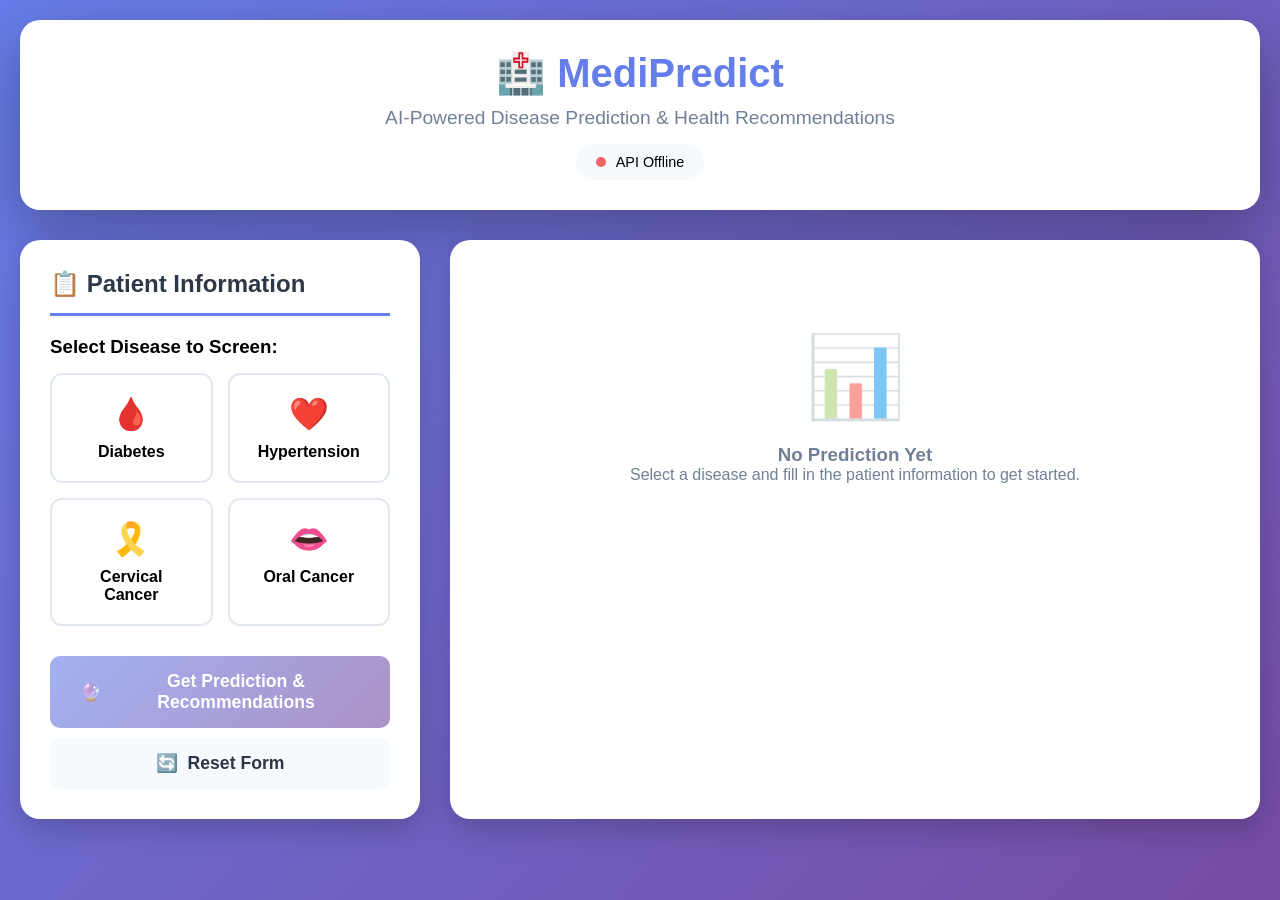
==== website/index.html @ 04dd5582 "Added Frontend Site" ====
<!DOCTYPE html>
<html lang="en">

<head>
    <meta charset="UTF-8">
    <meta name="viewport" content="width=device-width, initial-scale=1.0">
    <title>Sistem Predisksi Penyakit Degeneratif</title>
    <style>
        * {
            margin: 0;
            padding: 0;
            box-sizing: border-box;
        }

        :root {
            --primary: #667eea;
            --primary-dark: #5568d3;
            --secondary: #764ba2;
            --success: #48bb78;
            --warning: #ed8936;
            --danger: #f56565;
            --info: #4299e1;
            --light: #f7fafc;
            --dark: #2d3748;
            --gray: #718096;
        }

        body {
            font-family: 'Segoe UI', Tahoma, Geneva, Verdana, sans-serif;
            background: linear-gradient(135deg, #667eea 0%, #764ba2 100%);
            min-height: 100vh;
            padding: 20px;
        }

        .container {
            max-width: 1400px;
            margin: 0 auto;
        }

        /* Header */
        .header {
            background: white;
            padding: 30px;
            border-radius: 20px;
            box-shadow: 0 20px 60px rgba(0, 0, 0, 0.3);
            margin-bottom: 30px;
            text-align: center;
        }

        .header h1 {
            color: var(--primary);
            font-size: 2.5em;
            margin-bottom: 10px;
        }

        .header .subtitle {
            color: var(--gray);
            font-size: 1.2em;
        }

        .header .api-status {
            display: inline-flex;
            align-items: center;
            gap: 10px;
            margin-top: 15px;
            padding: 10px 20px;
            background: var(--light);
            border-radius: 25px;
            font-size: 0.9em;
        }

        .status-dot {
            width: 10px;
            height: 10px;
            border-radius: 50%;
            animation: pulse 2s infinite;
        }

        .status-dot.online {
            background: var(--success);
        }

        .status-dot.offline {
            background: var(--danger);
        }

        @keyframes pulse {

            0%,
            100% {
                opacity: 1;
            }

            50% {
                opacity: 0.5;
            }
        }

        /* Main Layout */
        .main-content {
            display: grid;
            grid-template-columns: 400px 1fr;
            gap: 30px;
            margin-bottom: 30px;
        }

        /* Left Panel - Input */
        .input-panel {
            background: white;
            border-radius: 20px;
            padding: 30px;
            box-shadow: 0 10px 30px rgba(0, 0, 0, 0.2);
            max-height: calc(100vh - 200px);
            overflow-y: auto;
        }

        .panel-title {
            font-size: 1.5em;
            color: var(--dark);
            margin-bottom: 20px;
            padding-bottom: 15px;
            border-bottom: 3px solid var(--primary);
        }

        .disease-selector {
            margin-bottom: 30px;
        }

        .disease-cards {
            display: grid;
            grid-template-columns: 1fr 1fr;
            gap: 15px;
            margin-top: 15px;
        }

        .disease-card {
            padding: 20px;
            border: 2px solid #e2e8f0;
            border-radius: 12px;
            cursor: pointer;
            transition: all 0.3s;
            text-align: center;
        }

        .disease-card:hover {
            border-color: var(--primary);
            transform: translateY(-3px);
            box-shadow: 0 5px 15px rgba(102, 126, 234, 0.3);
        }

        .disease-card.selected {
            border-color: var(--primary);
            background: linear-gradient(135deg, #667eea 0%, #764ba2 100%);
            color: white;
        }

        .disease-icon {
            font-size: 2em;
            margin-bottom: 10px;
        }

        .disease-name {
            font-weight: bold;
            font-size: 1em;
        }

        .form-section {
            margin-bottom: 25px;
        }

        .form-section h3 {
            color: var(--dark);
            font-size: 1.1em;
            margin-bottom: 15px;
            display: flex;
            align-items: center;
            gap: 10px;
        }

        .form-group {
            margin-bottom: 15px;
        }

        .form-group label {
            display: block;
            margin-bottom: 8px;
            color: var(--dark);
            font-weight: 500;
            font-size: 0.95em;
        }

        .form-group input,
        .form-group select {
            width: 100%;
            padding: 12px;
            border: 2px solid #e2e8f0;
            border-radius: 8px;
            font-size: 1em;
            transition: border-color 0.3s;
        }

        .form-group input:focus,
        .form-group select:focus {
            outline: none;
            border-color: var(--primary);
        }

        .form-group input[type="range"] {
            padding: 0;
        }

        .range-value {
            display: inline-block;
            margin-left: 10px;
            font-weight: bold;
            color: var(--primary);
        }

        .checkbox-group {
            display: flex;
            align-items: center;
            gap: 10px;
        }

        .checkbox-group input[type="checkbox"] {
            width: 20px;
            height: 20px;
            cursor: pointer;
        }

        .btn {
            padding: 15px 30px;
            border: none;
            border-radius: 10px;
            font-size: 1.1em;
            font-weight: bold;
            cursor: pointer;
            transition: all 0.3s;
            width: 100%;
            display: flex;
            align-items: center;
            justify-content: center;
            gap: 10px;
        }

        .btn-primary {
            background: linear-gradient(135deg, var(--primary) 0%, var(--secondary) 100%);
            color: white;
        }

        .btn-primary:hover {
            transform: translateY(-2px);
            box-shadow: 0 10px 20px rgba(102, 126, 234, 0.4);
        }

        .btn-primary:disabled {
            opacity: 0.6;
            cursor: not-allowed;
            transform: none;
        }

        .btn-secondary {
            background: var(--light);
            color: var(--dark);
            margin-top: 10px;
        }

        .btn-secondary:hover {
            background: #e2e8f0;
        }

        /* Right Panel - Results */
        .results-panel {
            background: white;
            border-radius: 20px;
            padding: 30px;
            box-shadow: 0 10px 30px rgba(0, 0, 0, 0.2);
            max-height: calc(100vh - 200px);
            overflow-y: auto;
        }

        .empty-state {
            text-align: center;
            padding: 60px 20px;
            color: var(--gray);
        }

        .empty-state-icon {
            font-size: 5em;
            margin-bottom: 20px;
            opacity: 0.5;
        }

        .loading {
            text-align: center;
            padding: 60px 20px;
        }

        .spinner {
            width: 60px;
            height: 60px;
            border: 5px solid #e2e8f0;
            border-top-color: var(--primary);
            border-radius: 50%;
            animation: spin 1s linear infinite;
            margin: 0 auto 20px;
        }

        @keyframes spin {
            to {
                transform: rotate(360deg);
            }
        }

        /* Prediction Results */
        .prediction-header {
            background: linear-gradient(135deg, var(--primary) 0%, var(--secondary) 100%);
            color: white;
            padding: 25px;
            border-radius: 15px;
            margin-bottom: 25px;
        }

        .prediction-title {
            font-size: 1.3em;
            margin-bottom: 15px;
        }

        .prediction-result {
            display: flex;
            align-items: center;
            justify-content: space-between;
            margin-bottom: 10px;
        }

        .prediction-label {
            font-size: 2em;
            font-weight: bold;
        }

        .confidence-badge {
            padding: 8px 20px;
            border-radius: 20px;
            font-weight: bold;
            font-size: 1.1em;
        }

        .confidence-high {
            background: rgba(255, 255, 255, 0.3);
        }

        .risk-level {
            display: inline-block;
            padding: 5px 15px;
            border-radius: 15px;
            font-size: 0.9em;
            font-weight: bold;
            margin-top: 10px;
        }

        .risk-critical {
            background: #f56565;
            color: white;
        }

        .risk-high {
            background: #ed8936;
            color: white;
        }

        .risk-moderate {
            background: #ecc94b;
            color: white;
        }

        .risk-low {
            background: #48bb78;
            color: white;
        }

        .risk-minimal {
            background: #4299e1;
            color: white;
        }

        .probabilities {
            display: grid;
            grid-template-columns: repeat(auto-fit, minmax(120px, 1fr));
            gap: 15px;
            margin-top: 20px;
        }

        .prob-card {
            background: rgba(255, 255, 255, 0.2);
            padding: 15px;
            border-radius: 10px;
            text-align: center;
        }

        .prob-label {
            font-size: 0.9em;
            opacity: 0.9;
            margin-bottom: 5px;
        }

        .prob-value {
            font-size: 1.8em;
            font-weight: bold;
        }

        /* Recommendations */
        .recommendations-section {
            margin-top: 25px;
        }

        .rec-category {
            background: var(--light);
            border-radius: 12px;
            padding: 20px;
            margin-bottom: 20px;
            border-left: 4px solid var(--primary);
        }

        .rec-category h3 {
            color: var(--dark);
            font-size: 1.2em;
            margin-bottom: 15px;
            display: flex;
            align-items: center;
            gap: 10px;
        }

        .rec-list {
            list-style: none;
        }

        .rec-item {
            padding: 12px;
            background: white;
            border-radius: 8px;
            margin-bottom: 10px;
            display: flex;
            align-items: flex-start;
            gap: 12px;
            box-shadow: 0 2px 4px rgba(0, 0, 0, 0.05);
        }

        .rec-icon {
            font-size: 1.3em;
            flex-shrink: 0;
        }

        .rec-text {
            flex: 1;
            color: var(--dark);
            line-height: 1.5;
        }

        .rec-goal {
            background: white;
            border-radius: 10px;
            padding: 15px;
            margin-bottom: 15px;
            border-left: 4px solid var(--success);
        }

        .rec-goal-title {
            font-weight: bold;
            color: var(--dark);
            margin-bottom: 8px;
        }

        .rec-goal-detail {
            font-size: 0.9em;
            color: var(--gray);
            margin-top: 5px;
        }

        .expandable-section {
            margin-top: 10px;
        }

        .expand-btn {
            background: var(--primary);
            color: white;
            border: none;
            padding: 10px 20px;
            border-radius: 8px;
            cursor: pointer;
            font-size: 0.9em;
            transition: all 0.3s;
        }

        .expand-btn:hover {
            background: var(--primary-dark);
        }

        .expandable-content {
            max-height: 0;
            overflow: hidden;
            transition: max-height 0.3s ease;
        }

        .expandable-content.expanded {
            max-height: 2000px;
        }

        /* Alerts */
        .alert {
            padding: 15px 20px;
            border-radius: 10px;
            margin-bottom: 20px;
            display: flex;
            align-items: center;
            gap: 15px;
        }

        .alert-icon {
            font-size: 1.5em;
        }

        .alert-danger {
            background: #fff5f5;
            border-left: 4px solid var(--danger);
            color: #c53030;
        }

        .alert-warning {
            background: #fffaf0;
            border-left: 4px solid var(--warning);
            color: #c05621;
        }

        .alert-info {
            background: #ebf8ff;
            border-left: 4px solid var(--info);
            color: #2c5282;
        }

        /* Responsive */
        @media (max-width: 1024px) {
            .main-content {
                grid-template-columns: 1fr;
            }

            .input-panel,
            .results-panel {
                max-height: none;
            }
        }

        @media (max-width: 768px) {
            .header h1 {
                font-size: 1.8em;
            }

            .disease-cards {
                grid-template-columns: 1fr;
            }

            .probabilities {
                grid-template-columns: repeat(2, 1fr);
            }
        }

        /* Scrollbar */
        ::-webkit-scrollbar {
            width: 10px;
        }

        ::-webkit-scrollbar-track {
            background: #f1f1f1;
            border-radius: 10px;
        }

        ::-webkit-scrollbar-thumb {
            background: var(--primary);
            border-radius: 10px;
        }

        ::-webkit-scrollbar-thumb:hover {
            background: var(--primary-dark);
        }
    </style>
</head>

<body>
    <div class="container">
        <!-- Header -->
        <div class="header">
            <h1>🏥 MediPredict</h1>
            <p class="subtitle">AI-Powered Disease Prediction & Health Recommendations</p>
            <div class="api-status">
                <div class="status-dot online" id="statusDot"></div>
                <span id="statusText">Checking API...</span>
            </div>
        </div>

        <!-- Main Content -->
        <div class="main-content">
            <!-- Left Panel - Input Form -->
            <div class="input-panel">
                <h2 class="panel-title">📋 Patient Information</h2>

                <!-- Disease Selection -->
                <div class="disease-selector">
                    <h3>Select Disease to Screen:</h3>
                    <div class="disease-cards">
                        <div class="disease-card" data-disease="diabetes">
                            <div class="disease-icon">🩸</div>
                            <div class="disease-name">Diabetes</div>
                        </div>
                        <div class="disease-card" data-disease="hypertension">
                            <div class="disease-icon">❤️</div>
                            <div class="disease-name">Hypertension</div>
                        </div>
                        <div class="disease-card" data-disease="cervical_cancer">
                            <div class="disease-icon">🎗️</div>
                            <div class="disease-name">Cervical Cancer</div>
                        </div>
                        <div class="disease-card" data-disease="oral_cancer">
                            <div class="disease-icon">👄</div>
                            <div class="disease-name">Oral Cancer</div>
                        </div>
                    </div>
                </div>

                <!-- Dynamic Form -->
                <div id="patientForm"></div>

                <!-- Action Buttons -->
                <button class="btn btn-primary" id="predictBtn" disabled>
                    <span>🔮</span>
                    <span>Get Prediction & Recommendations</span>
                </button>
                <button class="btn btn-secondary" id="resetBtn">
                    <span>🔄</span>
                    <span>Reset Form</span>
                </button>
            </div>

            <!-- Right Panel - Results -->
            <div class="results-panel">
                <div id="resultsContent">
                    <div class="empty-state">
                        <div class="empty-state-icon">📊</div>
                        <h3>No Prediction Yet</h3>
                        <p>Select a disease and fill in the patient information to get started.</p>
                    </div>
                </div>
            </div>
        </div>
    </div>

    <script>
        // Configuration
        const API_BASE_URL = 'http://192.168.18.8:5000';

        let selectedDisease = null;
        let diseaseFeatures = {};

        // Disease form configurations
        const diseaseConfigs = {
            diabetes: {
                name: 'Diabetes',
                icon: '🩸',
                fields: [
                    { name: 'Age', type: 'number', min: 1, max: 120, default: 50, category: 'Demographics' },
                    { name: 'Sex', type: 'select', options: [{ v: 0, l: 'Female' }, { v: 1, l: 'Male' }], category: 'Demographics' },
                    { name: 'BMI', type: 'number', min: 10, max: 60, step: 0.1, default: 25, category: 'Physical' },
                    { name: 'HighBP', type: 'checkbox', label: 'High Blood Pressure', category: 'Medical History' },
                    { name: 'HighChol', type: 'checkbox', label: 'High Cholesterol', category: 'Medical History' },
                    { name: 'CholCheck', type: 'checkbox', label: 'Cholesterol Check in 5 years', category: 'Medical History' },
                    { name: 'Smoker', type: 'checkbox', label: 'Smoker', category: 'Lifestyle' },
                    { name: 'Stroke', type: 'checkbox', label: 'History of Stroke', category: 'Medical History' },
                    { name: 'HeartDiseaseorAttack', type: 'checkbox', label: 'Heart Disease or Attack', category: 'Medical History' },
                    { name: 'PhysActivity', type: 'checkbox', label: 'Physical Activity (past 30 days)', category: 'Lifestyle' },
                    { name: 'Fruits', type: 'checkbox', label: 'Consume Fruits Daily', category: 'Lifestyle' },
                    { name: 'Veggies', type: 'checkbox', label: 'Consume Vegetables Daily', category: 'Lifestyle' },
                    { name: 'HvyAlcoholConsump', type: 'checkbox', label: 'Heavy Alcohol Consumption', category: 'Lifestyle' },
                    { name: 'AnyHealthcare', type: 'checkbox', label: 'Has Healthcare Coverage', category: 'Healthcare' },
                    { name: 'NoDocbcCost', type: 'checkbox', label: 'Could not see doctor due to cost', category: 'Healthcare' },
                    { name: 'GenHlth', type: 'range', min: 1, max: 5, default: 3, label: 'General Health (1=Excellent, 5=Poor)', category: 'Health Status' },
                    { name: 'MentHlth', type: 'range', min: 0, max: 30, default: 0, label: 'Mental Health (days not good in past 30)', category: 'Health Status' },
                    { name: 'PhysHlth', type: 'range', min: 0, max: 30, default: 0, label: 'Physical Health (days not good in past 30)', category: 'Health Status' },
                    { name: 'DiffWalk', type: 'checkbox', label: 'Difficulty Walking', category: 'Physical' },
                    { name: 'Education', type: 'range', min: 1, max: 6, default: 4, label: 'Education Level (1-6)', category: 'Demographics' },
                    { name: 'Income', type: 'range', min: 1, max: 8, default: 5, label: 'Income Level (1-8)', category: 'Demographics' }
                ]
            },
            hypertension: {
                name: 'Hypertension',
                icon: '❤️',
                fields: [
                    { name: 'age', type: 'number', min: 1, max: 120, default: 50, category: 'Demographics' },
                    { name: 'sex', type: 'select', options: [{ v: 0, l: 'Female' }, { v: 1, l: 'Male' }], category: 'Demographics' },
                    { name: 'cp', type: 'range', min: 0, max: 3, default: 0, label: 'Chest Pain Type (0-3)', category: 'Symptoms' },
                    { name: 'trestbps', type: 'number', min: 80, max: 200, default: 120, label: 'Resting Blood Pressure (mmHg)', category: 'Vitals' },
                    { name: 'chol', type: 'number', min: 100, max: 400, default: 200, label: 'Serum Cholesterol (mg/dl)', category: 'Lab Values' },
                    { name: 'fbs', type: 'checkbox', label: 'Fasting Blood Sugar > 120 mg/dl', category: 'Lab Values' },
                    { name: 'restecg', type: 'range', min: 0, max: 2, default: 0, label: 'Resting ECG Results (0-2)', category: 'Tests' },
                    { name: 'thalach', type: 'number', min: 60, max: 220, default: 150, label: 'Max Heart Rate Achieved', category: 'Vitals' },
                    { name: 'exang', type: 'checkbox', label: 'Exercise Induced Angina', category: 'Symptoms' },
                    { name: 'oldpeak', type: 'number', min: 0, max: 10, step: 0.1, default: 0, label: 'ST Depression', category: 'Tests' },
                    { name: 'slope', type: 'range', min: 0, max: 2, default: 1, label: 'Slope of Peak Exercise ST Segment', category: 'Tests' },
                    { name: 'ca', type: 'range', min: 0, max: 4, default: 0, label: 'Number of Major Vessels (0-4)', category: 'Tests' },
                    { name: 'thal', type: 'range', min: 0, max: 3, default: 2, label: 'Thalassemia (0-3)', category: 'Tests' }
                ]
            },
            // Simplified versions for space - you can expand these
            cervical_cancer: {
                name: 'Cervical Cancer',
                icon: '🎗️',
                fields: [
                    { name: 'Age', type: 'number', min: 1, max: 120, default: 30, category: 'Demographics' },
                    { name: 'Number of sexual partners', type: 'number', min: 0, max: 20, default: 1, category: 'Risk Factors' },
                    { name: 'First sexual intercourse', type: 'number', min: 10, max: 40, default: 18, label: 'Age at First Sexual Intercourse', category: 'Risk Factors' },
                    { name: 'Num of pregnancies', type: 'number', min: 0, max: 20, default: 0, category: 'Medical History' },
                    { name: 'Smokes', type: 'checkbox', label: 'Smoker', category: 'Lifestyle' },
                    { name: 'Hormonal Contraceptives', type: 'checkbox', label: 'Uses Hormonal Contraceptives', category: 'Medical History' },
                    { name: 'IUD', type: 'checkbox', label: 'Uses IUD', category: 'Medical History' },
                    { name: 'STDs', type: 'checkbox', label: 'History of STDs', category: 'Medical History' },
                    { name: 'STDs:HPV', type: 'checkbox', label: 'HPV Infection', category: 'Medical History' }
                ]
            },
            oral_cancer: {
                name: 'Oral Cancer',
                icon: '👄',
                fields: [
                    { name: 'Age', type: 'number', min: 1, max: 120, default: 50, category: 'Demographics' },
                    { name: 'Gender', type: 'select', options: [{ v: 0, l: 'Female' }, { v: 1, l: 'Male' }], category: 'Demographics' },
                    { name: 'Tobacco Use', type: 'checkbox', label: 'Tobacco Use', category: 'Lifestyle' },
                    { name: 'Alcohol Consumption', type: 'checkbox', label: 'Alcohol Consumption', category: 'Lifestyle' },
                    { name: 'HPV Infection', type: 'checkbox', label: 'HPV Infection', category: 'Risk Factors' },
                    { name: 'Betel Quid Use', type: 'checkbox', label: 'Betel Quid Use', category: 'Lifestyle' },
                    { name: 'Chronic Sun Exposure', type: 'checkbox', label: 'Chronic Sun Exposure', category: 'Risk Factors' },
                    { name: 'Poor Oral Hygiene', type: 'checkbox', label: 'Poor Oral Hygiene', category: 'Lifestyle' },
                    { name: 'Family History of Cancer', type: 'checkbox', label: 'Family History of Cancer', category: 'Medical History' },
                    { name: 'Oral Lesions', type: 'checkbox', label: 'Oral Lesions Present', category: 'Symptoms' },
                    { name: 'Unexplained Bleeding', type: 'checkbox', label: 'Unexplained Bleeding', category: 'Symptoms' },
                    { name: 'Difficulty Swallowing', type: 'checkbox', label: 'Difficulty Swallowing', category: 'Symptoms' },
                    { name: 'White or Red Patches in Mouth', type: 'checkbox', label: 'White or Red Patches', category: 'Symptoms' }
                ]
            }
        };

        // Initialize
        document.addEventListener('DOMContentLoaded', () => {
            checkAPIStatus();
            setupEventListeners();
        });

        // Check API Status
        async function checkAPIStatus() {
            try {
                const response = await fetch(`${API_BASE_URL}/health`);
                const data = await response.json();

                document.getElementById('statusDot').className = 'status-dot online';
                document.getElementById('statusText').textContent = `API Online - ${data.models_loaded} models loaded`;
            } catch (error) {
                document.getElementById('statusDot').className = 'status-dot offline';
                document.getElementById('statusText').textContent = 'API Offline';
                console.error('API Error:', error);
            }
        }

        // Setup Event Listeners
        function setupEventListeners() {
            // Disease card selection
            document.querySelectorAll('.disease-card').forEach(card => {
                card.addEventListener('click', () => selectDisease(card.dataset.disease));
            });

            // Buttons
            document.getElementById('predictBtn').addEventListener('click', makePrediction);
            document.getElementById('resetBtn').addEventListener('click', resetForm);
        }

        // Select Disease
        function selectDisease(disease) {
            selectedDisease = disease;

            // Update UI
            document.querySelectorAll('.disease-card').forEach(card => {
                card.classList.remove('selected');
            });
            event.target.closest('.disease-card').classList.add('selected');

            // Generate form
            generateForm(disease);

            // Enable predict button
            document.getElementById('predictBtn').disabled = false;
        }

        // Generate Form
        function generateForm(disease) {
            const config = diseaseConfigs[disease];
            const formContainer = document.getElementById('patientForm');

            // Group fields by category
            const categories = {};
            config.fields.forEach(field => {
                if (!categories[field.category]) {
                    categories[field.category] = [];
                }
                categories[field.category].push(field);
            });

            // Generate HTML
            let html = '';
            for (const [category, fields] of Object.entries(categories)) {
                html += `
                    <div class="form-section">
                        <h3><span>📝</span> ${category}</h3>
                `;

                fields.forEach(field => {
                    html += generateFieldHTML(field);
                });

                html += `</div>`;
            }

            formContainer.innerHTML = html;

            // Add range input listeners
            document.querySelectorAll('input[type="range"]').forEach(input => {
                input.addEventListener('input', (e) => {
                    const valueSpan = e.target.nextElementSibling;
                    if (valueSpan && valueSpan.classList.contains('range-value')) {
                        valueSpan.textContent = e.target.value;
                    }
                });
            });
        }

        // Generate Field HTML
        function generateFieldHTML(field) {
            const fieldName = field.name;
            const label = field.label || field.name;

            let html = '<div class="form-group">';

            if (field.type === 'checkbox') {
                html += `
                    <div class="checkbox-group">
                        <input type="checkbox" id="${fieldName}" name="${fieldName}">
                        <label for="${fieldName}">${label}</label>
                    </div>
                `;
            } else if (field.type === 'select') {
                html += `
                    <label for="${fieldName}">${label}</label>
                    <select id="${fieldName}" name="${fieldName}">
                        ${field.options.map(opt =>
                    `<option value="${opt.v}">${opt.l}</option>`
                ).join('')}
                    </select>
                `;
            } else if (field.type === 'range') {
                html += `
                    <label for="${fieldName}">${label}</label>
                    <input type="range" id="${fieldName}" name="${fieldName}" 
                           min="${field.min}" max="${field.max}" 
                           value="${field.default || field.min}" 
                           step="${field.step || 1}">
                    <span class="range-value">${field.default || field.min}</span>
                `;
            } else {
                html += `
                    <label for="${fieldName}">${label}</label>
                    <input type="${field.type}" id="${fieldName}" name="${fieldName}" 
                           ${field.min ? `min="${field.min}"` : ''}
                           ${field.max ? `max="${field.max}"` : ''}
                           ${field.step ? `step="${field.step}"` : ''}
                           value="${field.default || ''}">
                `;
            }

            html += '</div>';
            return html;
        }

        // Collect Form Data
        function collectFormData() {
            const config = diseaseConfigs[selectedDisease];
            const data = {};

            config.fields.forEach(field => {
                const input = document.getElementById(field.name);
                if (!input) return;

                if (field.type === 'checkbox') {
                    data[field.name] = input.checked ? 1 : 0;
                } else if (field.type === 'number' || field.type === 'range') {
                    data[field.name] = parseFloat(input.value);
                } else {
                    data[field.name] = input.value;
                }
            });

            // Add missing fields with default 0 for compatibility
            const allPossibleFields = {
                diabetes: ['HighBP', 'HighChol', 'CholCheck', 'BMI', 'Smoker', 'Stroke',
                    'HeartDiseaseorAttack', 'PhysActivity', 'Fruits', 'Veggies',
                    'HvyAlcoholConsump', 'AnyHealthcare', 'NoDocbcCost', 'GenHlth',
                    'MentHlth', 'PhysHlth', 'DiffWalk', 'Sex', 'Age', 'Education', 'Income'],
                hypertension: ['age', 'sex', 'cp', 'trestbps', 'chol', 'fbs', 'restecg',
                    'thalach', 'exang', 'oldpeak', 'slope', 'ca', 'thal'],
                cervical_cancer: ['Age', 'Number of sexual partners', 'First sexual intercourse',
                    'Num of pregnancies', 'Smokes', 'Smokes (years)',
                    'Smokes (packs/year)', 'Hormonal Contraceptives',
                    'Hormonal Contraceptives (years)', 'IUD', 'IUD (years)',
                    'STDs', 'STDs (number)', 'STDs:condylomatosis',
                    'STDs:cervical condylomatosis', 'STDs:vaginal condylomatosis',
                    'STDs:vulvo-perineal condylomatosis', 'STDs:syphilis',
                    'STDs:pelvic inflammatory disease', 'STDs:genital herpes',
                    'STDs:molluscum contagiosum', 'STDs:AIDS', 'STDs:HIV',
                    'STDs:Hepatitis B', 'STDs:HPV', 'STDs: Number of diagnosis',
                    'STDs: Time since first diagnosis', 'STDs: Time since last diagnosis',
                    'Dx:Cancer', 'Dx:CIN', 'Dx:HPV', 'Dx', 'Hinselmann',
                    'Schiller', 'Citology'],
                oral_cancer: ['Country', 'Age', 'Gender', 'Tobacco Use', 'Alcohol Consumption',
                    'HPV Infection', 'Betel Quid Use', 'Chronic Sun Exposure',
                    'Poor Oral Hygiene', 'Diet (Fruits & Vegetables Intake)',
                    'Family History of Cancer', 'Compromised Immune System',
                    'Oral Lesions', 'Unexplained Bleeding', 'Difficulty Swallowing',
                    'White or Red Patches in Mouth', 'Tumor Size (cm)',
                    'Cancer Stage', 'Treatment Type', 'Survival Rate (5-Year, %)',
                    'Cost of Treatment (USD)', 'Economic Burden (Lost Workdays per Year)',
                    'Early Diagnosis']
            };

            const requiredFields = allPossibleFields[selectedDisease] || [];
            requiredFields.forEach(field => {
                if (!(field in data)) {
                    data[field] = 0;
                }
            });

            return data;
        }

        // Make Prediction
        async function makePrediction() {
            if (!selectedDisease) {
                alert('Please select a disease first');
                return;
            }

            const data = collectFormData();
            const resultsContainer = document.getElementById('resultsContent');

            // Show loading
            resultsContainer.innerHTML = `
                <div class="loading">
                    <div class="spinner"></div>
                    <h3>Analyzing patient data...</h3>
                    <p>Running ML model and generating recommendations</p>
                </div>
            `;

            try {
                const response = await fetch(`${API_BASE_URL}/predict/${selectedDisease}`, {
                    method: 'POST',
                    headers: {
                        'Content-Type': 'application/json'
                    },
                    body: JSON.stringify(data)
                });

                const result = await response.json();

                if (result.success) {
                    displayResults(result);
                } else {
                    displayError(result.error);
                }
            } catch (error) {
                displayError('Failed to connect to API: ' + error.message);
            }
        }

        // Display Results
        function displayResults(result) {
            const resultsContainer = document.getElementById('resultsContent');

            let html = `
                <!-- Prediction Header -->
                <div class="prediction-header">
                    <div class="prediction-title">
                        ${diseaseConfigs[selectedDisease].icon} ${result.disease} Screening Results
                    </div>
                    <div class="prediction-result">
                        <div>
                            <div style="opacity: 0.9; font-size: 0.9em; margin-bottom: 5px;">Prediction:</div>
                            <div class="prediction-label">${getPredictionLabel(result.prediction, selectedDisease)}</div>
                        </div>
                        <div class="confidence-badge confidence-high">
                            ${(result.confidence * 100).toFixed(1)}% Confident
                        </div>
                    </div>
                    
                    ${result.recommendations?.risk_assessment ? `
                        <div style="margin-top: 15px;">
                            <span class="risk-level risk-${result.recommendations.risk_assessment.severity_level.toLowerCase()}">
                                ${result.recommendations.risk_assessment.severity_level} RISK
                            </span>
                            <div style="margin-top: 10px; opacity: 0.9; font-size: 0.95em;">
                                ⏰ Urgency: ${result.recommendations.risk_assessment.urgency}
                            </div>
                        </div>
                    ` : `
                        <div style="margin-top: 15px;">
                            <span class="risk-level risk-${result.risk_level.toLowerCase()}">
                                ${result.risk_level.toUpperCase()} RISK
                            </span>
                        </div>
                    `}
                    
                    ${result.probabilities ? `
                        <div class="probabilities">
                            ${Object.entries(result.probabilities).map(([key, value]) => `
                                <div class="prob-card">
                                    <div class="prob-label">${getClassLabel(key, selectedDisease)}</div>
                                    <div class="prob-value">${(value * 100).toFixed(0)}%</div>
                                </div>
                            `).join('')}
                        </div>
                    ` : ''}
                </div>
            `;

            // Recommendations
            if (result.recommendations) {
                html += '<div class="recommendations-section">';

                // Immediate Actions
                if (result.recommendations.immediate_actions && result.recommendations.immediate_actions.length > 0) {
                    html += `
                        <div class="rec-category">
                            <h3><span>🚨</span> Immediate Actions</h3>
                            <ul class="rec-list">
                                ${result.recommendations.immediate_actions.map(action => `
                                    <li class="rec-item">
                                        <div class="rec-icon">▶️</div>
                                        <div class="rec-text">${action}</div>
                                    </li>
                                `).join('')}
                            </ul>
                        </div>
                    `;
                }

                // Diagnostic Workup
                if (result.recommendations.diagnostic_workup && result.recommendations.diagnostic_workup.length > 0) {
                    html += `
                        <div class="rec-category">
                            <h3><span>🔬</span> Diagnostic Tests Recommended</h3>
                            <ul class="rec-list">
                                ${result.recommendations.diagnostic_workup.slice(0, 5).map(test => `
                                    <li class="rec-item">
                                        <div class="rec-icon">🧪</div>
                                        <div class="rec-text">
                                            <strong>${test.test || test}</strong><br>
                                            ${test.purpose ? `<small style="color: var(--gray);">${test.purpose}</small>` : ''}
                                            ${test.target ? `<br><small style="color: var(--primary);">Target: ${test.target}</small>` : ''}
                                        </div>
                                    </li>
                                `).join('')}
                            </ul>
                            ${result.recommendations.diagnostic_workup.length > 5 ? `
                                <button class="expand-btn" onclick="toggleExpand(this, 'diagnostics')">
                                    Show ${result.recommendations.diagnostic_workup.length - 5} More Tests
                                </button>
                                <div id="diagnostics" class="expandable-content">
                                    <ul class="rec-list" style="margin-top: 10px;">
                                        ${result.recommendations.diagnostic_workup.slice(5).map(test => `
                                            <li class="rec-item">
                                                <div class="rec-icon">🧪</div>
                                                <div class="rec-text">
                                                    <strong>${test.test || test}</strong><br>
                                                    ${test.purpose ? `<small style="color: var(--gray);">${test.purpose}</small>` : ''}
                                                </div>
                                            </li>
                                        `).join('')}
                                    </ul>
                                </div>
                            ` : ''}
                        </div>
                    `;
                }

                // Short-term Goals
                if (result.recommendations.short_term_goals && result.recommendations.short_term_goals.length > 0) {
                    html += `
                        <div class="rec-category">
                            <h3><span>🎯</span> Short-Term Goals (1-3 months)</h3>
                            ${result.recommendations.short_term_goals.map(goal => `
                                <div class="rec-goal">
                                    <div class="rec-goal-title">${goal.goal || goal}</div>
                                    ${goal.timeframe ? `<div class="rec-goal-detail">⏱️ Timeframe: ${goal.timeframe}</div>` : ''}
                                    ${goal.success_criteria ? `<div class="rec-goal-detail">✅ Success: ${goal.success_criteria}</div>` : ''}
                                </div>
                            `).join('')}
                        </div>
                    `;
                }

                // Lifestyle Modifications
                if (result.recommendations.lifestyle_modifications) {
                    const lifestyle = result.recommendations.lifestyle_modifications;
                    html += `
                        <div class="rec-category">
                            <h3><span>🥗</span> Lifestyle Modifications</h3>
                    `;

                    // Nutrition
                    if (lifestyle.nutrition) {
                        html += `
                            <div style="margin-bottom: 20px;">
                                <strong>🍎 Nutrition:</strong>
                                ${lifestyle.nutrition.approach ? `<div style="margin: 10px 0; color: var(--gray);">${lifestyle.nutrition.approach}</div>` : ''}
                                ${lifestyle.nutrition.specific_guidance ? `
                                    <ul class="rec-list" style="margin-top: 10px;">
                                        ${lifestyle.nutrition.specific_guidance.slice(0, 4).map(tip => `
                                            <li class="rec-item">
                                                <div class="rec-icon">✓</div>
                                                <div class="rec-text">${tip}</div>
                                            </li>
                                        `).join('')}
                                    </ul>
                                ` : ''}
                            </div>
                        `;
                    }

                    // Physical Activity
                    if (lifestyle.physical_activity) {
                        html += `
                            <div style="margin-bottom: 20px;">
                                <strong>💪 Exercise:</strong>
                                ${lifestyle.physical_activity.prescription ? `<div style="margin: 10px 0; color: var(--gray);">${lifestyle.physical_activity.prescription}</div>` : ''}
                                ${lifestyle.physical_activity.safety_precautions ? `
                                    <ul class="rec-list" style="margin-top: 10px;">
                                        ${lifestyle.physical_activity.safety_precautions.slice(0, 3).map(tip => `
                                            <li class="rec-item">
                                                <div class="rec-icon">⚠️</div>
                                                <div class="rec-text">${tip}</div>
                                            </li>
                                        `).join('')}
                                    </ul>
                                ` : ''}
                            </div>
                        `;
                    }

                    // If array format (basic recommendations)
                    if (Array.isArray(lifestyle)) {
                        html += `
                            <ul class="rec-list">
                                ${lifestyle.map(mod => `
                                    <li class="rec-item">
                                        <div class="rec-icon">✓</div>
                                        <div class="rec-text">${mod}</div>
                                    </li>
                                `).join('')}
                            </ul>
                        `;
                    }

                    html += `</div>`;
                }

                // Warning Signs
                if (result.recommendations.warning_signs && result.recommendations.warning_signs.length > 0) {
                    html += `
                        <div class="alert alert-warning">
                            <div class="alert-icon">⚠️</div>
                            <div>
                                <strong>Warning Signs to Watch:</strong>
                                <ul style="margin-top: 10px; margin-left: 20px;">
                                    ${result.recommendations.warning_signs.slice(0, 3).map(sign => `
                                        <li>${sign.sign || sign}</li>
                                    `).join('')}
                                </ul>
                            </div>
                        </div>
                    `;
                }

                // Emergency Indicators
                if (result.recommendations.emergency_indicators && result.recommendations.emergency_indicators.length > 0) {
                    html += `
                        <div class="alert alert-danger">
                            <div class="alert-icon">🚨</div>
                            <div>
                                <strong>Call 911 If:</strong>
                                <ul style="margin-top: 10px; margin-left: 20px;">
                                    ${result.recommendations.emergency_indicators.slice(0, 3).map(indicator => `
                                        <li>${indicator.emergency || indicator.signs || indicator}</li>
                                    `).join('')}
                                </ul>
                            </div>
                        </div>
                    `;
                }

                // Specialist Referrals
                if (result.recommendations.specialist_referrals && result.recommendations.specialist_referrals.length > 0) {
                    html += `
                        <div class="rec-category">
                            <h3><span>👨‍⚕️</span> Specialist Referrals</h3>
                            <ul class="rec-list">
                                ${result.recommendations.specialist_referrals.map(ref => `
                                    <li class="rec-item">
                                        <div class="rec-icon">🏥</div>
                                        <div class="rec-text">
                                            <strong>${ref.specialist || ref}</strong><br>
                                            ${ref.when ? `<small style="color: var(--gray);">When: ${ref.when}</small><br>` : ''}
                                            ${ref.purpose ? `<small style="color: var(--info);">${ref.purpose}</small>` : ''}
                                        </div>
                                    </li>
                                `).join('')}
                            </ul>
                        </div>
                    `;
                }

                // Follow-up Plan
                if (result.recommendations.follow_up_plan && Object.keys(result.recommendations.follow_up_plan).length > 0) {
                    html += `
                        <div class="rec-category">
                            <h3><span>📅</span> Follow-up Schedule</h3>
                            <ul class="rec-list">
                                ${Object.entries(result.recommendations.follow_up_plan).map(([time, details]) => `
                                    <li class="rec-item">
                                        <div class="rec-icon">📆</div>
                                        <div class="rec-text">
                                            <strong>${time.replace(/_/g, ' ')}</strong><br>
                                            <small style="color: var(--gray);">${details.purpose || details}</small>
                                        </div>
                                    </li>
                                `).join('')}
                            </ul>
                        </div>
                    `;
                }

                // Personalized Insights
                if (result.recommendations.personalized_insights && result.recommendations.personalized_insights.length > 0) {
                    html += `
                        <div class="alert alert-info">
                            <div class="alert-icon">💡</div>
                            <div>
                                <strong>Personalized Insights:</strong>
                                <ul style="margin-top: 10px; margin-left: 20px;">
                                    ${result.recommendations.personalized_insights.map(insight => `
                                        <li>${insight}</li>
                                    `).join('')}
                                </ul>
                            </div>
                        </div>
                    `;
                }

                html += '</div>'; // Close recommendations-section
            }

            // Footer note
            html += `
                <div style="margin-top: 30px; padding: 20px; background: var(--light); border-radius: 10px; text-align: center; color: var(--gray); font-size: 0.9em;">
                    <strong>⚠️ Important Disclaimer:</strong><br>
                    This is an AI-based screening tool for educational purposes. It is NOT a substitute for professional medical diagnosis. 
                    Always consult with qualified healthcare providers for medical advice and treatment.
                </div>
            `;

            resultsContainer.innerHTML = html;

            // Smooth scroll to results
            resultsContainer.scrollIntoView({ behavior: 'smooth', block: 'start' });
        }

        // Display Error
        function displayError(errorMsg) {
            const resultsContainer = document.getElementById('resultsContent');
            resultsContainer.innerHTML = `
                <div class="alert alert-danger">
                    <div class="alert-icon">❌</div>
                    <div>
                        <strong>Error:</strong><br>
                        ${errorMsg}
                    </div>
                </div>
            `;
        }

        // Helper Functions
        function getPredictionLabel(prediction, disease) {
            const labels = {
                diabetes: {
                    '0': 'No Diabetes',
                    '1': 'Prediabetes',
                    '2': 'Diabetes'
                },
                hypertension: {
                    '0': 'No Hypertension',
                    '1': 'Hypertension Detected'
                },
                cervical_cancer: {
                    '0': 'Negative',
                    '1': 'Positive - Further Testing Required'
                },
                oral_cancer: {
                    'No': 'Negative',
                    'Yes': 'Positive - Further Testing Required'
                }
            };

            return labels[disease]?.[String(prediction)] || prediction;
        }

        function getClassLabel(classKey, disease) {
            const labels = {
                diabetes: {
                    '0': 'No Diabetes',
                    '1': 'Prediabetes',
                    '2': 'Diabetes'
                },
                hypertension: {
                    '0': 'Negative',
                    '1': 'Positive'
                },
                cervical_cancer: {
                    '0': 'Negative',
                    '1': 'Positive'
                },
                oral_cancer: {
                    'No': 'Negative',
                    'Yes': 'Positive'
                }
            };

            return labels[disease]?.[String(classKey)] || `Class ${classKey}`;
        }

        function toggleExpand(button, contentId) {
            const content = document.getElementById(contentId);
            if (content.classList.contains('expanded')) {
                content.classList.remove('expanded');
                button.textContent = button.textContent.replace('Hide', 'Show');
            } else {
                content.classList.add('expanded');
                button.textContent = button.textContent.replace('Show', 'Hide');
            }
        }

        // Reset Form
        function resetForm() {
            selectedDisease = null;
            document.getElementById('patientForm').innerHTML = '';
            document.getElementById('resultsContent').innerHTML = `
                <div class="empty-state">
                    <div class="empty-state-icon">📊</div>
                    <h3>No Prediction Yet</h3>
                    <p>Select a disease and fill in the patient information to get started.</p>
                </div>
            `;
            document.querySelectorAll('.disease-card').forEach(card => {
                card.classList.remove('selected');
            });
            document.getElementById('predictBtn').disabled = true;
        }

        // Refresh API status every 30 seconds
        setInterval(checkAPIStatus, 30000);
    </script>
</body>

</html>
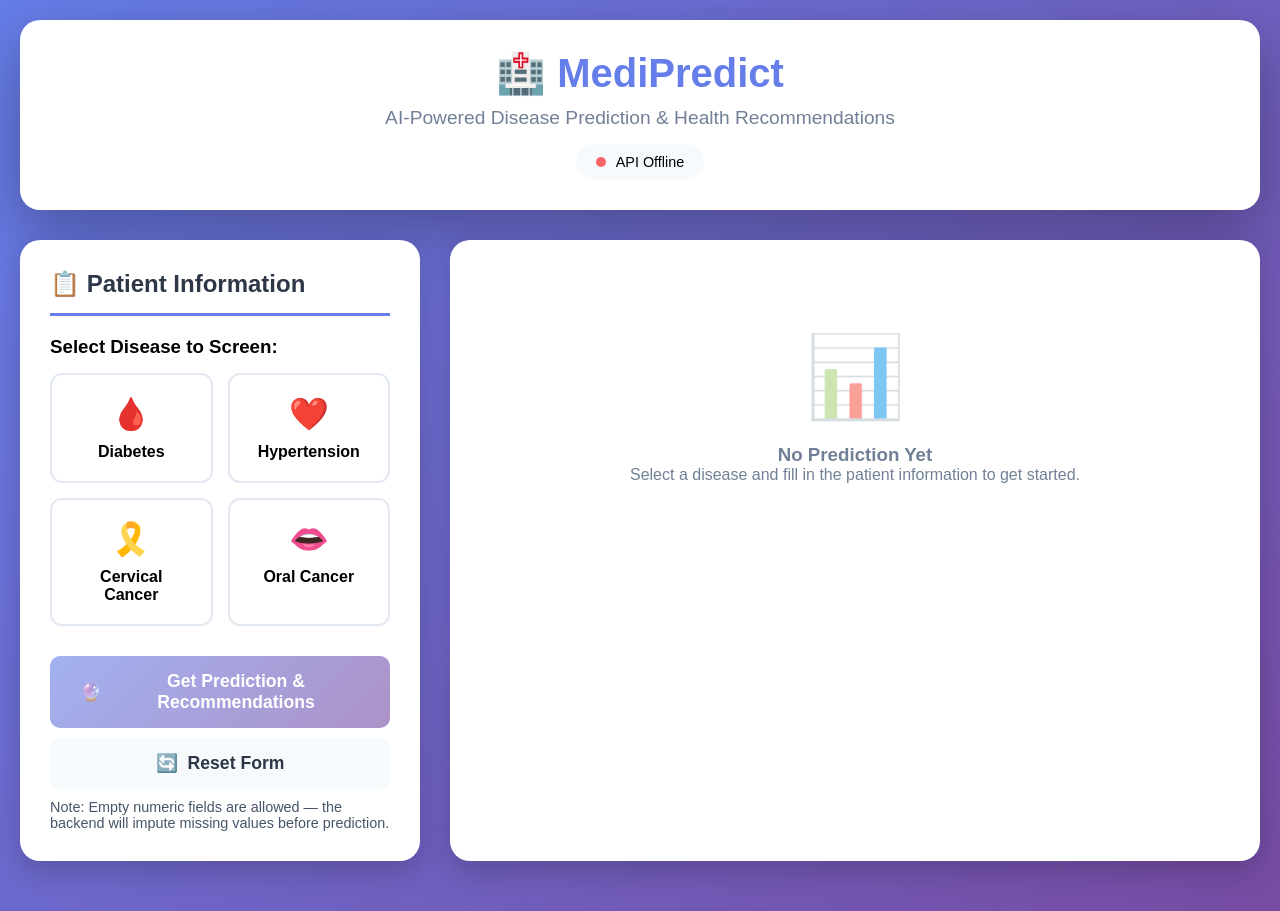
==== commit d3c2ef4c: "Patches Errors" ====
--- a/website/index.html
+++ b/website/index.html
@@ -895,9 +895,12 @@
                 if (field.type === 'checkbox') {
                     data[field.name] = input.checked ? 1 : 0;
                 } else if (field.type === 'number' || field.type === 'range') {
-                    data[field.name] = parseFloat(input.value);
+                    // If user left numeric field empty, send null so backend can impute
+                    data[field.name] = input.value === '' ? null : parseFloat(input.value);
+                } else if (field.type === 'select') {
+                    data[field.name] = input.value === '' ? null : input.value;
                 } else {
-                    data[field.name] = input.value;
+                    data[field.name] = input.value === '' ? null : input.value;
                 }
             });
 
@@ -936,7 +939,7 @@
             const requiredFields = allPossibleFields[selectedDisease] || [];
             requiredFields.forEach(field => {
                 if (!(field in data)) {
-                    data[field] = 0;
+                    data[field] = null;
                 }
             });
 
@@ -982,6 +985,20 @@
                 displayError('Failed to connect to API: ' + error.message);
             }
         }
+
+        // Add a small informational note about missing-value handling
+        (function addImputeNote() {
+            const inputPanel = document.querySelector('.input-panel');
+            if (!document.getElementById('imputeNote')) {
+                const note = document.createElement('div');
+                note.id = 'imputeNote';
+                note.style.marginTop = '10px';
+                note.style.fontSize = '0.9em';
+                note.style.color = '#475569';
+                note.innerHTML = 'Note: Empty numeric fields are allowed — the backend will impute missing values before prediction.';
+                inputPanel.appendChild(note);
+            }
+        })();
 
         // Display Results
         function displayResults(result) {
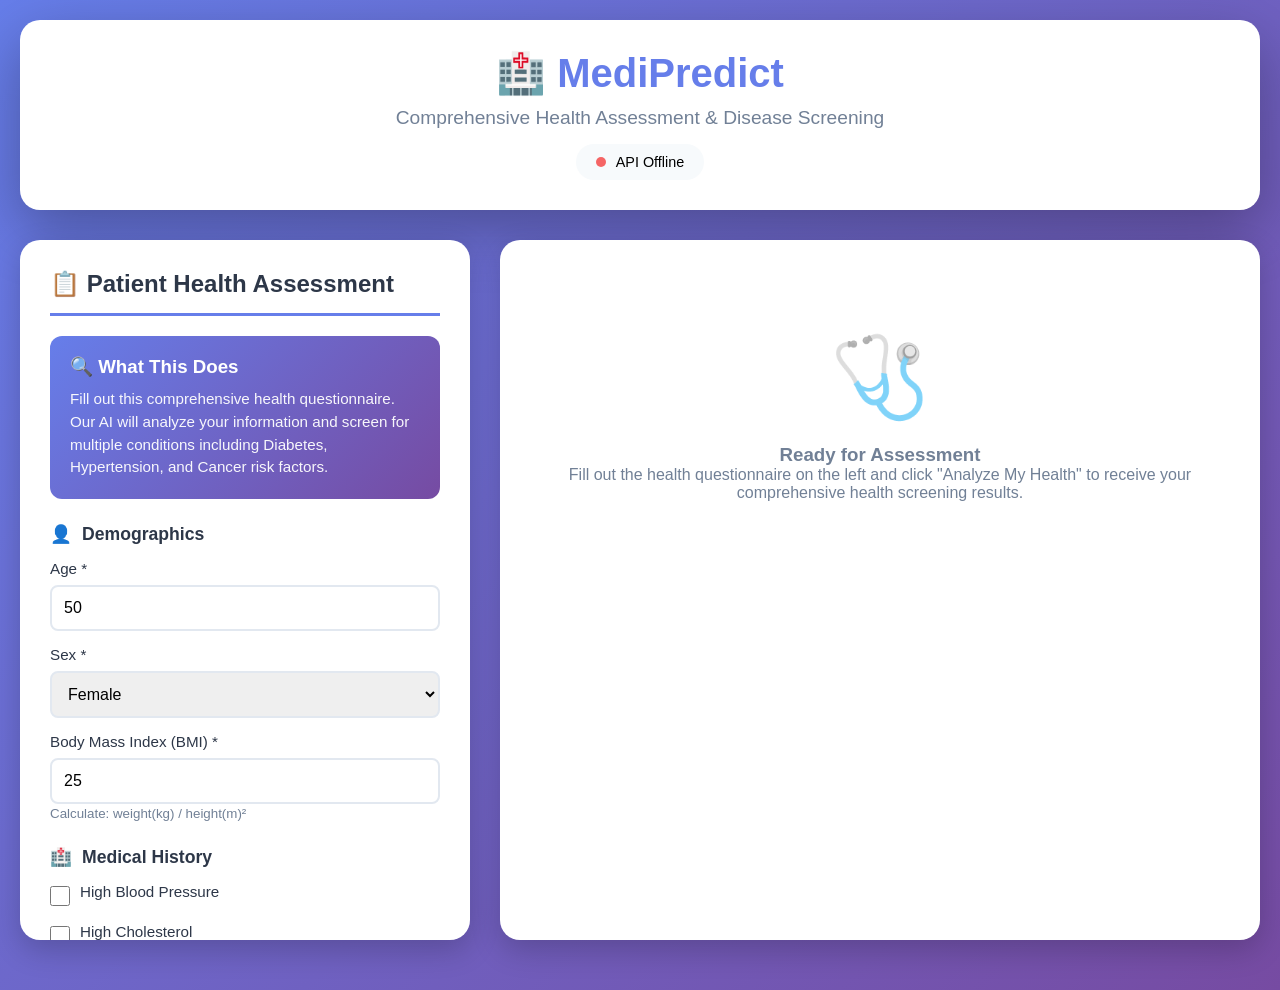
==== commit 83063c65: "Changed Frontend" ====
--- a/website/index.html
+++ b/website/index.html
@@ -4,7 +4,7 @@
 <head>
     <meta charset="UTF-8">
     <meta name="viewport" content="width=device-width, initial-scale=1.0">
-    <title>Sistem Predisksi Penyakit Degeneratif</title>
+    <title>MediPredict - Comprehensive Health Assessment</title>
     <style>
         * {
             margin: 0;
@@ -37,7 +37,6 @@
             margin: 0 auto;
         }
 
-        /* Header */
         .header {
             background: white;
             padding: 30px;
@@ -58,7 +57,7 @@
             font-size: 1.2em;
         }
 
-        .header .api-status {
+        .api-status {
             display: inline-flex;
             align-items: center;
             gap: 10px;
@@ -96,15 +95,13 @@
             }
         }
 
-        /* Main Layout */
         .main-content {
             display: grid;
-            grid-template-columns: 400px 1fr;
+            grid-template-columns: 450px 1fr;
             gap: 30px;
             margin-bottom: 30px;
         }
 
-        /* Left Panel - Input */
         .input-panel {
             background: white;
             border-radius: 20px;
@@ -122,46 +119,22 @@
             border-bottom: 3px solid var(--primary);
         }
 
-        .disease-selector {
-            margin-bottom: 30px;
-        }
-
-        .disease-cards {
-            display: grid;
-            grid-template-columns: 1fr 1fr;
-            gap: 15px;
-            margin-top: 15px;
-        }
-
-        .disease-card {
-            padding: 20px;
-            border: 2px solid #e2e8f0;
-            border-radius: 12px;
-            cursor: pointer;
-            transition: all 0.3s;
-            text-align: center;
-        }
-
-        .disease-card:hover {
-            border-color: var(--primary);
-            transform: translateY(-3px);
-            box-shadow: 0 5px 15px rgba(102, 126, 234, 0.3);
-        }
-
-        .disease-card.selected {
-            border-color: var(--primary);
+        .info-box {
             background: linear-gradient(135deg, #667eea 0%, #764ba2 100%);
             color: white;
-        }
-
-        .disease-icon {
-            font-size: 2em;
+            padding: 20px;
+            border-radius: 12px;
+            margin-bottom: 25px;
+        }
+
+        .info-box h3 {
             margin-bottom: 10px;
         }
 
-        .disease-name {
-            font-weight: bold;
-            font-size: 1em;
+        .info-box p {
+            font-size: 0.95em;
+            opacity: 0.95;
+            line-height: 1.5;
         }
 
         .form-section {
@@ -203,10 +176,6 @@
         .form-group select:focus {
             outline: none;
             border-color: var(--primary);
-        }
-
-        .form-group input[type="range"] {
-            padding: 0;
         }
 
         .range-value {
@@ -269,7 +238,6 @@
             background: #e2e8f0;
         }
 
-        /* Right Panel - Results */
         .results-panel {
             background: white;
             border-radius: 20px;
@@ -312,182 +280,212 @@
             }
         }
 
-        /* Prediction Results */
-        .prediction-header {
-            background: linear-gradient(135deg, var(--primary) 0%, var(--secondary) 100%);
+        .health-summary {
+            background: linear-gradient(135deg, var(--success) 0%, #38a169 100%);
             color: white;
             padding: 25px;
             border-radius: 15px;
             margin-bottom: 25px;
-        }
-
-        .prediction-title {
-            font-size: 1.3em;
+            text-align: center;
+        }
+
+        .health-summary.at-risk {
+            background: linear-gradient(135deg, var(--warning) 0%, #dd6b20 100%);
+        }
+
+        .health-summary.high-risk {
+            background: linear-gradient(135deg, var(--danger) 0%, #c53030 100%);
+        }
+
+        .health-summary h2 {
+            font-size: 2em;
+            margin-bottom: 10px;
+        }
+
+        .health-summary p {
+            font-size: 1.1em;
+            opacity: 0.95;
+        }
+
+        .disease-results {
+            margin-bottom: 30px;
+        }
+
+        .disease-card {
+            background: white;
+            border-radius: 12px;
+            padding: 20px;
             margin-bottom: 15px;
-        }
-
-        .prediction-result {
+            border-left: 5px solid;
+            box-shadow: 0 2px 8px rgba(0, 0, 0, 0.1);
+        }
+
+        .disease-card.positive {
+            border-left-color: var(--danger);
+            background: #fff5f5;
+        }
+
+        .disease-card.warning {
+            border-left-color: var(--warning);
+            background: #fffaf0;
+        }
+
+        .disease-card.negative {
+            border-left-color: var(--success);
+            background: #f0fff4;
+        }
+
+        .disease-header {
+            display: flex;
+            justify-content: space-between;
+            align-items: center;
+            margin-bottom: 15px;
+        }
+
+        .disease-name {
             display: flex;
             align-items: center;
-            justify-content: space-between;
-            margin-bottom: 10px;
-        }
-
-        .prediction-label {
-            font-size: 2em;
+            gap: 10px;
+            font-size: 1.3em;
             font-weight: bold;
-        }
-
-        .confidence-badge {
+            color: var(--dark);
+        }
+
+        .disease-icon {
+            font-size: 1.5em;
+        }
+
+        .disease-status {
             padding: 8px 20px;
             border-radius: 20px;
             font-weight: bold;
-            font-size: 1.1em;
-        }
-
-        .confidence-high {
-            background: rgba(255, 255, 255, 0.3);
-        }
-
-        .risk-level {
-            display: inline-block;
-            padding: 5px 15px;
+            font-size: 0.95em;
+        }
+
+        .status-positive {
+            background: var(--danger);
+            color: white;
+        }
+
+        .status-warning {
+            background: var(--warning);
+            color: white;
+        }
+
+        .status-negative {
+            background: var(--success);
+            color: white;
+        }
+
+        .disease-probability {
+            margin-bottom: 15px;
+        }
+
+        .probability-bar {
+            background: #e2e8f0;
+            height: 30px;
             border-radius: 15px;
-            font-size: 0.9em;
+            overflow: hidden;
+            position: relative;
+        }
+
+        .probability-fill {
+            height: 100%;
+            transition: width 0.5s ease;
+            display: flex;
+            align-items: center;
+            justify-content: center;
+            color: white;
             font-weight: bold;
+        }
+
+        .probability-fill.high {
+            background: linear-gradient(90deg, var(--danger) 0%, #c53030 100%);
+        }
+
+        .probability-fill.medium {
+            background: linear-gradient(90deg, var(--warning) 0%, #dd6b20 100%);
+        }
+
+        .probability-fill.low {
+            background: linear-gradient(90deg, var(--success) 0%, #38a169 100%);
+        }
+
+        .probability-details {
+            display: grid;
+            grid-template-columns: repeat(auto-fit, minmax(100px, 1fr));
+            gap: 10px;
             margin-top: 10px;
         }
 
-        .risk-critical {
-            background: #f56565;
-            color: white;
-        }
-
-        .risk-high {
-            background: #ed8936;
-            color: white;
-        }
-
-        .risk-moderate {
-            background: #ecc94b;
-            color: white;
-        }
-
-        .risk-low {
-            background: #48bb78;
-            color: white;
-        }
-
-        .risk-minimal {
-            background: #4299e1;
-            color: white;
-        }
-
-        .probabilities {
-            display: grid;
-            grid-template-columns: repeat(auto-fit, minmax(120px, 1fr));
-            gap: 15px;
+        .prob-item {
+            background: white;
+            padding: 10px;
+            border-radius: 8px;
+            text-align: center;
+            border: 1px solid #e2e8f0;
+        }
+
+        .prob-label {
+            font-size: 0.85em;
+            color: var(--gray);
+            margin-bottom: 5px;
+        }
+
+        .prob-value {
+            font-size: 1.3em;
+            font-weight: bold;
+            color: var(--dark);
+        }
+
+        .recommendations-section {
             margin-top: 20px;
-        }
-
-        .prob-card {
-            background: rgba(255, 255, 255, 0.2);
-            padding: 15px;
-            border-radius: 10px;
-            text-align: center;
-        }
-
-        .prob-label {
-            font-size: 0.9em;
-            opacity: 0.9;
-            margin-bottom: 5px;
-        }
-
-        .prob-value {
-            font-size: 1.8em;
-            font-weight: bold;
-        }
-
-        /* Recommendations */
-        .recommendations-section {
-            margin-top: 25px;
         }
 
         .rec-category {
             background: var(--light);
-            border-radius: 12px;
-            padding: 20px;
-            margin-bottom: 20px;
-            border-left: 4px solid var(--primary);
-        }
-
-        .rec-category h3 {
-            color: var(--dark);
-            font-size: 1.2em;
-            margin-bottom: 15px;
-            display: flex;
-            align-items: center;
-            gap: 10px;
-        }
-
-        .rec-list {
-            list-style: none;
-        }
-
-        .rec-item {
-            padding: 12px;
-            background: white;
-            border-radius: 8px;
-            margin-bottom: 10px;
-            display: flex;
-            align-items: flex-start;
-            gap: 12px;
-            box-shadow: 0 2px 4px rgba(0, 0, 0, 0.05);
-        }
-
-        .rec-icon {
-            font-size: 1.3em;
-            flex-shrink: 0;
-        }
-
-        .rec-text {
-            flex: 1;
-            color: var(--dark);
-            line-height: 1.5;
-        }
-
-        .rec-goal {
-            background: white;
             border-radius: 10px;
             padding: 15px;
             margin-bottom: 15px;
-            border-left: 4px solid var(--success);
-        }
-
-        .rec-goal-title {
-            font-weight: bold;
+        }
+
+        .rec-category h4 {
             color: var(--dark);
+            margin-bottom: 10px;
+            display: flex;
+            align-items: center;
+            gap: 8px;
+        }
+
+        .rec-list {
+            list-style: none;
+        }
+
+        .rec-item {
+            padding: 10px;
+            background: white;
+            border-radius: 6px;
             margin-bottom: 8px;
-        }
-
-        .rec-goal-detail {
-            font-size: 0.9em;
-            color: var(--gray);
-            margin-top: 5px;
-        }
-
-        .expandable-section {
-            margin-top: 10px;
+            display: flex;
+            align-items: flex-start;
+            gap: 10px;
+            font-size: 0.95em;
+        }
+
+        .rec-icon {
+            font-size: 1.1em;
+            flex-shrink: 0;
         }
 
         .expand-btn {
             background: var(--primary);
             color: white;
             border: none;
-            padding: 10px 20px;
-            border-radius: 8px;
+            padding: 8px 16px;
+            border-radius: 6px;
             cursor: pointer;
             font-size: 0.9em;
+            margin-top: 10px;
             transition: all 0.3s;
         }
 
@@ -502,14 +500,13 @@
         }
 
         .expandable-content.expanded {
-            max-height: 2000px;
-        }
-
-        /* Alerts */
+            max-height: 3000px;
+        }
+
         .alert {
             padding: 15px 20px;
             border-radius: 10px;
-            margin-bottom: 20px;
+            margin-bottom: 15px;
             display: flex;
             align-items: center;
             gap: 15px;
@@ -537,7 +534,12 @@
             color: #2c5282;
         }
 
-        /* Responsive */
+        .alert-success {
+            background: #f0fff4;
+            border-left: 4px solid var(--success);
+            color: #2f855a;
+        }
+
         @media (max-width: 1024px) {
             .main-content {
                 grid-template-columns: 1fr;
@@ -549,21 +551,6 @@
             }
         }
 
-        @media (max-width: 768px) {
-            .header h1 {
-                font-size: 1.8em;
-            }
-
-            .disease-cards {
-                grid-template-columns: 1fr;
-            }
-
-            .probabilities {
-                grid-template-columns: repeat(2, 1fr);
-            }
-        }
-
-        /* Scrollbar */
         ::-webkit-scrollbar {
             width: 10px;
         }
@@ -586,66 +573,187 @@
 
 <body>
     <div class="container">
-        <!-- Header -->
         <div class="header">
             <h1>🏥 MediPredict</h1>
-            <p class="subtitle">AI-Powered Disease Prediction & Health Recommendations</p>
+            <p class="subtitle">Comprehensive Health Assessment & Disease Screening</p>
             <div class="api-status">
                 <div class="status-dot online" id="statusDot"></div>
                 <span id="statusText">Checking API...</span>
             </div>
         </div>
 
-        <!-- Main Content -->
         <div class="main-content">
-            <!-- Left Panel - Input Form -->
+            <!-- Left Panel - Patient Information Form -->
             <div class="input-panel">
-                <h2 class="panel-title">📋 Patient Information</h2>
-
-                <!-- Disease Selection -->
-                <div class="disease-selector">
-                    <h3>Select Disease to Screen:</h3>
-                    <div class="disease-cards">
-                        <div class="disease-card" data-disease="diabetes">
-                            <div class="disease-icon">🩸</div>
-                            <div class="disease-name">Diabetes</div>
-                        </div>
-                        <div class="disease-card" data-disease="hypertension">
-                            <div class="disease-icon">❤️</div>
-                            <div class="disease-name">Hypertension</div>
-                        </div>
-                        <div class="disease-card" data-disease="cervical_cancer">
-                            <div class="disease-icon">🎗️</div>
-                            <div class="disease-name">Cervical Cancer</div>
-                        </div>
-                        <div class="disease-card" data-disease="oral_cancer">
-                            <div class="disease-icon">👄</div>
-                            <div class="disease-name">Oral Cancer</div>
+                <h2 class="panel-title">📋 Patient Health Assessment</h2>
+
+                <div class="info-box">
+                    <h3>🔍 What This Does</h3>
+                    <p>Fill out this comprehensive health questionnaire. Our AI will analyze your information and screen
+                        for multiple conditions including Diabetes, Hypertension, and Cancer risk factors.</p>
+                </div>
+
+                <form id="healthForm">
+                    <!-- Demographics -->
+                    <div class="form-section">
+                        <h3><span>👤</span> Demographics</h3>
+                        <div class="form-group">
+                            <label for="Age">Age *</label>
+                            <input type="number" id="Age" name="Age" min="1" max="120" value="50" required>
+                        </div>
+                        <div class="form-group">
+                            <label for="Sex">Sex *</label>
+                            <select id="Sex" name="Sex" required>
+                                <option value="0">Female</option>
+                                <option value="1">Male</option>
+                            </select>
+                        </div>
+                        <div class="form-group">
+                            <label for="BMI">Body Mass Index (BMI) *</label>
+                            <input type="number" id="BMI" name="BMI" min="10" max="60" step="0.1" value="25" required>
+                            <small style="color: var(--gray);">Calculate: weight(kg) / height(m)²</small>
                         </div>
                     </div>
-                </div>
-
-                <!-- Dynamic Form -->
-                <div id="patientForm"></div>
-
-                <!-- Action Buttons -->
-                <button class="btn btn-primary" id="predictBtn" disabled>
-                    <span>🔮</span>
-                    <span>Get Prediction & Recommendations</span>
-                </button>
-                <button class="btn btn-secondary" id="resetBtn">
-                    <span>🔄</span>
-                    <span>Reset Form</span>
-                </button>
+
+                    <!-- Medical History -->
+                    <div class="form-section">
+                        <h3><span>🏥</span> Medical History</h3>
+                        <div class="form-group">
+                            <div class="checkbox-group">
+                                <input type="checkbox" id="HighBP" name="HighBP">
+                                <label for="HighBP">High Blood Pressure</label>
+                            </div>
+                        </div>
+                        <div class="form-group">
+                            <div class="checkbox-group">
+                                <input type="checkbox" id="HighChol" name="HighChol">
+                                <label for="HighChol">High Cholesterol</label>
+                            </div>
+                        </div>
+                        <div class="form-group">
+                            <div class="checkbox-group">
+                                <input type="checkbox" id="Stroke" name="Stroke">
+                                <label for="Stroke">History of Stroke</label>
+                            </div>
+                        </div>
+                        <div class="form-group">
+                            <div class="checkbox-group">
+                                <input type="checkbox" id="HeartDiseaseorAttack" name="HeartDiseaseorAttack">
+                                <label for="HeartDiseaseorAttack">Heart Disease or Heart Attack</label>
+                            </div>
+                        </div>
+                        <div class="form-group">
+                            <div class="checkbox-group">
+                                <input type="checkbox" id="FamilyHistoryCancer" name="FamilyHistoryCancer">
+                                <label for="FamilyHistoryCancer">Family History of Cancer</label>
+                            </div>
+                        </div>
+                    </div>
+
+                    <!-- Lifestyle Factors -->
+                    <div class="form-section">
+                        <h3><span>🏃</span> Lifestyle</h3>
+                        <div class="form-group">
+                            <div class="checkbox-group">
+                                <input type="checkbox" id="Smoker" name="Smoker">
+                                <label for="Smoker">Tobacco/Smoking Use</label>
+                            </div>
+                        </div>
+                        <div class="form-group">
+                            <div class="checkbox-group">
+                                <input type="checkbox" id="AlcoholConsumption" name="AlcoholConsumption">
+                                <label for="AlcoholConsumption">Regular Alcohol Consumption</label>
+                            </div>
+                        </div>
+                        <div class="form-group">
+                            <div class="checkbox-group">
+                                <input type="checkbox" id="PhysActivity" name="PhysActivity">
+                                <label for="PhysActivity">Regular Physical Activity (past 30 days)</label>
+                            </div>
+                        </div>
+                        <div class="form-group">
+                            <div class="checkbox-group">
+                                <input type="checkbox" id="Fruits" name="Fruits">
+                                <label for="Fruits">Daily Fruit Consumption</label>
+                            </div>
+                        </div>
+                        <div class="form-group">
+                            <div class="checkbox-group">
+                                <input type="checkbox" id="Veggies" name="Veggies">
+                                <label for="Veggies">Daily Vegetable Consumption</label>
+                            </div>
+                        </div>
+                    </div>
+
+                    <!-- Health Status -->
+                    <div class="form-section">
+                        <h3><span>💊</span> Current Health Status</h3>
+                        <div class="form-group">
+                            <label for="GenHlth">General Health (1=Excellent, 5=Poor)</label>
+                            <input type="range" id="GenHlth" name="GenHlth" min="1" max="5" value="3">
+                            <span class="range-value">3</span>
+                        </div>
+                        <div class="form-group">
+                            <label for="MentHlth">Mental Health Issues (days in past 30)</label>
+                            <input type="range" id="MentHlth" name="MentHlth" min="0" max="30" value="0">
+                            <span class="range-value">0</span>
+                        </div>
+                        <div class="form-group">
+                            <label for="PhysHlth">Physical Health Issues (days in past 30)</label>
+                            <input type="range" id="PhysHlth" name="PhysHlth" min="0" max="30" value="0">
+                            <span class="range-value">0</span>
+                        </div>
+                        <div class="form-group">
+                            <div class="checkbox-group">
+                                <input type="checkbox" id="DiffWalk" name="DiffWalk">
+                                <label for="DiffWalk">Difficulty Walking or Climbing Stairs</label>
+                            </div>
+                        </div>
+                    </div>
+
+                    <!-- Symptoms (for cancer screening) -->
+                    <div class="form-section">
+                        <h3><span>⚕️</span> Symptoms (if any)</h3>
+                        <div class="form-group">
+                            <div class="checkbox-group">
+                                <input type="checkbox" id="OralLesions" name="OralLesions">
+                                <label for="OralLesions">Mouth sores or white/red patches</label>
+                            </div>
+                        </div>
+                        <div class="form-group">
+                            <div class="checkbox-group">
+                                <input type="checkbox" id="UnexplainedBleeding" name="UnexplainedBleeding">
+                                <label for="UnexplainedBleeding">Unexplained bleeding</label>
+                            </div>
+                        </div>
+                        <div class="form-group">
+                            <div class="checkbox-group">
+                                <input type="checkbox" id="DifficultySwallowing" name="DifficultySwallowing">
+                                <label for="DifficultySwallowing">Difficulty swallowing</label>
+                            </div>
+                        </div>
+                    </div>
+
+                    <!-- Action Buttons -->
+                    <button type="submit" class="btn btn-primary">
+                        <span>🔬</span>
+                        <span>Analyze My Health</span>
+                    </button>
+                    <button type="button" class="btn btn-secondary" id="resetBtn">
+                        <span>🔄</span>
+                        <span>Reset Form</span>
+                    </button>
+                </form>
             </div>
 
             <!-- Right Panel - Results -->
             <div class="results-panel">
                 <div id="resultsContent">
                     <div class="empty-state">
-                        <div class="empty-state-icon">📊</div>
-                        <h3>No Prediction Yet</h3>
-                        <p>Select a disease and fill in the patient information to get started.</p>
+                        <div class="empty-state-icon">🩺</div>
+                        <h3>Ready for Assessment</h3>
+                        <p>Fill out the health questionnaire on the left and click "Analyze My Health" to receive your
+                            comprehensive health screening results.</p>
                     </div>
                 </div>
             </div>
@@ -653,96 +761,7 @@
     </div>
 
     <script>
-        // Configuration
         const API_BASE_URL = 'http://192.168.18.8:5000';
-
-        let selectedDisease = null;
-        let diseaseFeatures = {};
-
-        // Disease form configurations
-        const diseaseConfigs = {
-            diabetes: {
-                name: 'Diabetes',
-                icon: '🩸',
-                fields: [
-                    { name: 'Age', type: 'number', min: 1, max: 120, default: 50, category: 'Demographics' },
-                    { name: 'Sex', type: 'select', options: [{ v: 0, l: 'Female' }, { v: 1, l: 'Male' }], category: 'Demographics' },
-                    { name: 'BMI', type: 'number', min: 10, max: 60, step: 0.1, default: 25, category: 'Physical' },
-                    { name: 'HighBP', type: 'checkbox', label: 'High Blood Pressure', category: 'Medical History' },
-                    { name: 'HighChol', type: 'checkbox', label: 'High Cholesterol', category: 'Medical History' },
-                    { name: 'CholCheck', type: 'checkbox', label: 'Cholesterol Check in 5 years', category: 'Medical History' },
-                    { name: 'Smoker', type: 'checkbox', label: 'Smoker', category: 'Lifestyle' },
-                    { name: 'Stroke', type: 'checkbox', label: 'History of Stroke', category: 'Medical History' },
-                    { name: 'HeartDiseaseorAttack', type: 'checkbox', label: 'Heart Disease or Attack', category: 'Medical History' },
-                    { name: 'PhysActivity', type: 'checkbox', label: 'Physical Activity (past 30 days)', category: 'Lifestyle' },
-                    { name: 'Fruits', type: 'checkbox', label: 'Consume Fruits Daily', category: 'Lifestyle' },
-                    { name: 'Veggies', type: 'checkbox', label: 'Consume Vegetables Daily', category: 'Lifestyle' },
-                    { name: 'HvyAlcoholConsump', type: 'checkbox', label: 'Heavy Alcohol Consumption', category: 'Lifestyle' },
-                    { name: 'AnyHealthcare', type: 'checkbox', label: 'Has Healthcare Coverage', category: 'Healthcare' },
-                    { name: 'NoDocbcCost', type: 'checkbox', label: 'Could not see doctor due to cost', category: 'Healthcare' },
-                    { name: 'GenHlth', type: 'range', min: 1, max: 5, default: 3, label: 'General Health (1=Excellent, 5=Poor)', category: 'Health Status' },
-                    { name: 'MentHlth', type: 'range', min: 0, max: 30, default: 0, label: 'Mental Health (days not good in past 30)', category: 'Health Status' },
-                    { name: 'PhysHlth', type: 'range', min: 0, max: 30, default: 0, label: 'Physical Health (days not good in past 30)', category: 'Health Status' },
-                    { name: 'DiffWalk', type: 'checkbox', label: 'Difficulty Walking', category: 'Physical' },
-                    { name: 'Education', type: 'range', min: 1, max: 6, default: 4, label: 'Education Level (1-6)', category: 'Demographics' },
-                    { name: 'Income', type: 'range', min: 1, max: 8, default: 5, label: 'Income Level (1-8)', category: 'Demographics' }
-                ]
-            },
-            hypertension: {
-                name: 'Hypertension',
-                icon: '❤️',
-                fields: [
-                    { name: 'age', type: 'number', min: 1, max: 120, default: 50, category: 'Demographics' },
-                    { name: 'sex', type: 'select', options: [{ v: 0, l: 'Female' }, { v: 1, l: 'Male' }], category: 'Demographics' },
-                    { name: 'cp', type: 'range', min: 0, max: 3, default: 0, label: 'Chest Pain Type (0-3)', category: 'Symptoms' },
-                    { name: 'trestbps', type: 'number', min: 80, max: 200, default: 120, label: 'Resting Blood Pressure (mmHg)', category: 'Vitals' },
-                    { name: 'chol', type: 'number', min: 100, max: 400, default: 200, label: 'Serum Cholesterol (mg/dl)', category: 'Lab Values' },
-                    { name: 'fbs', type: 'checkbox', label: 'Fasting Blood Sugar > 120 mg/dl', category: 'Lab Values' },
-                    { name: 'restecg', type: 'range', min: 0, max: 2, default: 0, label: 'Resting ECG Results (0-2)', category: 'Tests' },
-                    { name: 'thalach', type: 'number', min: 60, max: 220, default: 150, label: 'Max Heart Rate Achieved', category: 'Vitals' },
-                    { name: 'exang', type: 'checkbox', label: 'Exercise Induced Angina', category: 'Symptoms' },
-                    { name: 'oldpeak', type: 'number', min: 0, max: 10, step: 0.1, default: 0, label: 'ST Depression', category: 'Tests' },
-                    { name: 'slope', type: 'range', min: 0, max: 2, default: 1, label: 'Slope of Peak Exercise ST Segment', category: 'Tests' },
-                    { name: 'ca', type: 'range', min: 0, max: 4, default: 0, label: 'Number of Major Vessels (0-4)', category: 'Tests' },
-                    { name: 'thal', type: 'range', min: 0, max: 3, default: 2, label: 'Thalassemia (0-3)', category: 'Tests' }
-                ]
-            },
-            // Simplified versions for space - you can expand these
-            cervical_cancer: {
-                name: 'Cervical Cancer',
-                icon: '🎗️',
-                fields: [
-                    { name: 'Age', type: 'number', min: 1, max: 120, default: 30, category: 'Demographics' },
-                    { name: 'Number of sexual partners', type: 'number', min: 0, max: 20, default: 1, category: 'Risk Factors' },
-                    { name: 'First sexual intercourse', type: 'number', min: 10, max: 40, default: 18, label: 'Age at First Sexual Intercourse', category: 'Risk Factors' },
-                    { name: 'Num of pregnancies', type: 'number', min: 0, max: 20, default: 0, category: 'Medical History' },
-                    { name: 'Smokes', type: 'checkbox', label: 'Smoker', category: 'Lifestyle' },
-                    { name: 'Hormonal Contraceptives', type: 'checkbox', label: 'Uses Hormonal Contraceptives', category: 'Medical History' },
-                    { name: 'IUD', type: 'checkbox', label: 'Uses IUD', category: 'Medical History' },
-                    { name: 'STDs', type: 'checkbox', label: 'History of STDs', category: 'Medical History' },
-                    { name: 'STDs:HPV', type: 'checkbox', label: 'HPV Infection', category: 'Medical History' }
-                ]
-            },
-            oral_cancer: {
-                name: 'Oral Cancer',
-                icon: '👄',
-                fields: [
-                    { name: 'Age', type: 'number', min: 1, max: 120, default: 50, category: 'Demographics' },
-                    { name: 'Gender', type: 'select', options: [{ v: 0, l: 'Female' }, { v: 1, l: 'Male' }], category: 'Demographics' },
-                    { name: 'Tobacco Use', type: 'checkbox', label: 'Tobacco Use', category: 'Lifestyle' },
-                    { name: 'Alcohol Consumption', type: 'checkbox', label: 'Alcohol Consumption', category: 'Lifestyle' },
-                    { name: 'HPV Infection', type: 'checkbox', label: 'HPV Infection', category: 'Risk Factors' },
-                    { name: 'Betel Quid Use', type: 'checkbox', label: 'Betel Quid Use', category: 'Lifestyle' },
-                    { name: 'Chronic Sun Exposure', type: 'checkbox', label: 'Chronic Sun Exposure', category: 'Risk Factors' },
-                    { name: 'Poor Oral Hygiene', type: 'checkbox', label: 'Poor Oral Hygiene', category: 'Lifestyle' },
-                    { name: 'Family History of Cancer', type: 'checkbox', label: 'Family History of Cancer', category: 'Medical History' },
-                    { name: 'Oral Lesions', type: 'checkbox', label: 'Oral Lesions Present', category: 'Symptoms' },
-                    { name: 'Unexplained Bleeding', type: 'checkbox', label: 'Unexplained Bleeding', category: 'Symptoms' },
-                    { name: 'Difficulty Swallowing', type: 'checkbox', label: 'Difficulty Swallowing', category: 'Symptoms' },
-                    { name: 'White or Red Patches in Mouth', type: 'checkbox', label: 'White or Red Patches', category: 'Symptoms' }
-                ]
-            }
-        };
 
         // Initialize
         document.addEventListener('DOMContentLoaded', () => {
@@ -757,7 +776,7 @@
                 const data = await response.json();
 
                 document.getElementById('statusDot').className = 'status-dot online';
-                document.getElementById('statusText').textContent = `API Online - ${data.models_loaded} models loaded`;
+                document.getElementById('statusText').textContent = `API Online - ${data.models_loaded} models ready`;
             } catch (error) {
                 document.getElementById('statusDot').className = 'status-dot offline';
                 document.getElementById('statusText').textContent = 'API Offline';
@@ -767,65 +786,13 @@
 
         // Setup Event Listeners
         function setupEventListeners() {
-            // Disease card selection
-            document.querySelectorAll('.disease-card').forEach(card => {
-                card.addEventListener('click', () => selectDisease(card.dataset.disease));
-            });
-
-            // Buttons
-            document.getElementById('predictBtn').addEventListener('click', makePrediction);
+            // Form submission
+            document.getElementById('healthForm').addEventListener('submit', handleFormSubmit);
+
+            // Reset button
             document.getElementById('resetBtn').addEventListener('click', resetForm);
-        }
-
-        // Select Disease
-        function selectDisease(disease) {
-            selectedDisease = disease;
-
-            // Update UI
-            document.querySelectorAll('.disease-card').forEach(card => {
-                card.classList.remove('selected');
-            });
-            event.target.closest('.disease-card').classList.add('selected');
-
-            // Generate form
-            generateForm(disease);
-
-            // Enable predict button
-            document.getElementById('predictBtn').disabled = false;
-        }
-
-        // Generate Form
-        function generateForm(disease) {
-            const config = diseaseConfigs[disease];
-            const formContainer = document.getElementById('patientForm');
-
-            // Group fields by category
-            const categories = {};
-            config.fields.forEach(field => {
-                if (!categories[field.category]) {
-                    categories[field.category] = [];
-                }
-                categories[field.category].push(field);
-            });
-
-            // Generate HTML
-            let html = '';
-            for (const [category, fields] of Object.entries(categories)) {
-                html += `
-                    <div class="form-section">
-                        <h3><span>📝</span> ${category}</h3>
-                `;
-
-                fields.forEach(field => {
-                    html += generateFieldHTML(field);
-                });
-
-                html += `</div>`;
-            }
-
-            formContainer.innerHTML = html;
-
-            // Add range input listeners
+
+            // Range input listeners
             document.querySelectorAll('input[type="range"]').forEach(input => {
                 input.addEventListener('input', (e) => {
                     const valueSpan = e.target.nextElementSibling;
@@ -836,231 +803,386 @@
             });
         }
 
-        // Generate Field HTML
-        function generateFieldHTML(field) {
-            const fieldName = field.name;
-            const label = field.label || field.name;
-
-            let html = '<div class="form-group">';
-
-            if (field.type === 'checkbox') {
-                html += `
-                    <div class="checkbox-group">
-                        <input type="checkbox" id="${fieldName}" name="${fieldName}">
-                        <label for="${fieldName}">${label}</label>
-                    </div>
-                `;
-            } else if (field.type === 'select') {
-                html += `
-                    <label for="${fieldName}">${label}</label>
-                    <select id="${fieldName}" name="${fieldName}">
-                        ${field.options.map(opt =>
-                    `<option value="${opt.v}">${opt.l}</option>`
-                ).join('')}
-                    </select>
-                `;
-            } else if (field.type === 'range') {
-                html += `
-                    <label for="${fieldName}">${label}</label>
-                    <input type="range" id="${fieldName}" name="${fieldName}" 
-                           min="${field.min}" max="${field.max}" 
-                           value="${field.default || field.min}" 
-                           step="${field.step || 1}">
-                    <span class="range-value">${field.default || field.min}</span>
-                `;
-            } else {
-                html += `
-                    <label for="${fieldName}">${label}</label>
-                    <input type="${field.type}" id="${fieldName}" name="${fieldName}" 
-                           ${field.min ? `min="${field.min}"` : ''}
-                           ${field.max ? `max="${field.max}"` : ''}
-                           ${field.step ? `step="${field.step}"` : ''}
-                           value="${field.default || ''}">
-                `;
-            }
-
-            html += '</div>';
-            return html;
-        }
-
-        // Collect Form Data
-        function collectFormData() {
-            const config = diseaseConfigs[selectedDisease];
-            const data = {};
-
-            config.fields.forEach(field => {
-                const input = document.getElementById(field.name);
-                if (!input) return;
-
-                if (field.type === 'checkbox') {
-                    data[field.name] = input.checked ? 1 : 0;
-                } else if (field.type === 'number' || field.type === 'range') {
-                    // If user left numeric field empty, send null so backend can impute
-                    data[field.name] = input.value === '' ? null : parseFloat(input.value);
-                } else if (field.type === 'select') {
-                    data[field.name] = input.value === '' ? null : input.value;
-                } else {
-                    data[field.name] = input.value === '' ? null : input.value;
-                }
-            });
-
-            // Add missing fields with default 0 for compatibility
-            const allPossibleFields = {
-                diabetes: ['HighBP', 'HighChol', 'CholCheck', 'BMI', 'Smoker', 'Stroke',
-                    'HeartDiseaseorAttack', 'PhysActivity', 'Fruits', 'Veggies',
-                    'HvyAlcoholConsump', 'AnyHealthcare', 'NoDocbcCost', 'GenHlth',
-                    'MentHlth', 'PhysHlth', 'DiffWalk', 'Sex', 'Age', 'Education', 'Income'],
-                hypertension: ['age', 'sex', 'cp', 'trestbps', 'chol', 'fbs', 'restecg',
-                    'thalach', 'exang', 'oldpeak', 'slope', 'ca', 'thal'],
-                cervical_cancer: ['Age', 'Number of sexual partners', 'First sexual intercourse',
-                    'Num of pregnancies', 'Smokes', 'Smokes (years)',
-                    'Smokes (packs/year)', 'Hormonal Contraceptives',
-                    'Hormonal Contraceptives (years)', 'IUD', 'IUD (years)',
-                    'STDs', 'STDs (number)', 'STDs:condylomatosis',
-                    'STDs:cervical condylomatosis', 'STDs:vaginal condylomatosis',
-                    'STDs:vulvo-perineal condylomatosis', 'STDs:syphilis',
-                    'STDs:pelvic inflammatory disease', 'STDs:genital herpes',
-                    'STDs:molluscum contagiosum', 'STDs:AIDS', 'STDs:HIV',
-                    'STDs:Hepatitis B', 'STDs:HPV', 'STDs: Number of diagnosis',
-                    'STDs: Time since first diagnosis', 'STDs: Time since last diagnosis',
-                    'Dx:Cancer', 'Dx:CIN', 'Dx:HPV', 'Dx', 'Hinselmann',
-                    'Schiller', 'Citology'],
-                oral_cancer: ['Country', 'Age', 'Gender', 'Tobacco Use', 'Alcohol Consumption',
-                    'HPV Infection', 'Betel Quid Use', 'Chronic Sun Exposure',
-                    'Poor Oral Hygiene', 'Diet (Fruits & Vegetables Intake)',
-                    'Family History of Cancer', 'Compromised Immune System',
-                    'Oral Lesions', 'Unexplained Bleeding', 'Difficulty Swallowing',
-                    'White or Red Patches in Mouth', 'Tumor Size (cm)',
-                    'Cancer Stage', 'Treatment Type', 'Survival Rate (5-Year, %)',
-                    'Cost of Treatment (USD)', 'Economic Burden (Lost Workdays per Year)',
-                    'Early Diagnosis']
-            };
-
-            const requiredFields = allPossibleFields[selectedDisease] || [];
-            requiredFields.forEach(field => {
-                if (!(field in data)) {
-                    data[field] = null;
-                }
-            });
-
-            return data;
-        }
-
-        // Make Prediction
-        async function makePrediction() {
-            if (!selectedDisease) {
-                alert('Please select a disease first');
-                return;
-            }
-
-            const data = collectFormData();
+        // Handle Form Submission
+        async function handleFormSubmit(e) {
+            e.preventDefault();
+
+            const formData = collectFormData();
             const resultsContainer = document.getElementById('resultsContent');
 
             // Show loading
             resultsContainer.innerHTML = `
                 <div class="loading">
                     <div class="spinner"></div>
-                    <h3>Analyzing patient data...</h3>
-                    <p>Running ML model and generating recommendations</p>
+                    <h3>Analyzing your health data...</h3>
+                    <p>Screening for multiple conditions using AI models</p>
                 </div>
             `;
 
             try {
-                const response = await fetch(`${API_BASE_URL}/predict/${selectedDisease}`, {
+                // Predict all diseases
+                const predictions = await Promise.all([
+                    predictDisease('diabetes', formData),
+                    predictDisease('hypertension', formData),
+                    predictDisease('oral_cancer', formData)
+                ]);
+
+                displayComprehensiveResults(predictions, formData);
+            } catch (error) {
+                displayError('Failed to complete health assessment: ' + error.message);
+            }
+        }
+
+        // Collect Form Data
+        function collectFormData() {
+            const form = document.getElementById('healthForm');
+            const formData = new FormData(form);
+            const data = {};
+
+            // Get all form values
+            for (let [key, value] of formData.entries()) {
+                const input = document.getElementById(key);
+                if (input.type === 'checkbox') {
+                    data[key] = input.checked ? 1 : 0;
+                } else if (input.type === 'number' || input.type === 'range') {
+                    data[key] = parseFloat(value);
+                } else {
+                    data[key] = value;
+                }
+            }
+
+            // Add any unchecked checkboxes as 0
+            document.querySelectorAll('input[type="checkbox"]').forEach(checkbox => {
+                if (!(checkbox.name in data)) {
+                    data[checkbox.name] = 0;
+                }
+            });
+
+            return data;
+        }
+
+        // Predict Single Disease
+        async function predictDisease(disease, baseData) {
+            // Map form data to disease-specific fields
+            let diseaseData = {};
+
+            if (disease === 'diabetes') {
+                diseaseData = {
+                    Age: baseData.Age || 50,
+                    Sex: parseInt(baseData.Sex) || 0,
+                    BMI: parseFloat(baseData.BMI) || 25,
+                    HighBP: baseData.HighBP || 0,
+                    HighChol: baseData.HighChol || 0,
+                    CholCheck: 1, // Assume checked
+                    Smoker: baseData.Smoker || 0,
+                    Stroke: baseData.Stroke || 0,
+                    HeartDiseaseorAttack: baseData.HeartDiseaseorAttack || 0,
+                    PhysActivity: baseData.PhysActivity || 0,
+                    Fruits: baseData.Fruits || 0,
+                    Veggies: baseData.Veggies || 0,
+                    HvyAlcoholConsump: baseData.AlcoholConsumption || 0,
+                    AnyHealthcare: 1,
+                    NoDocbcCost: 0,
+                    GenHlth: baseData.GenHlth || 3,
+                    MentHlth: baseData.MentHlth || 0,
+                    PhysHlth: baseData.PhysHlth || 0,
+                    DiffWalk: baseData.DiffWalk || 0,
+                    Education: 4,
+                    Income: 5
+                };
+            } else if (disease === 'hypertension') {
+                diseaseData = {
+                    age: baseData.Age || 50,
+                    sex: parseInt(baseData.Sex) || 0,
+                    cp: baseData.HeartDiseaseorAttack ? 2 : 0,
+                    trestbps: baseData.HighBP ? 140 : 120,
+                    chol: baseData.HighChol ? 240 : 200,
+                    fbs: 0,
+                    restecg: 0,
+                    thalach: 150,
+                    exang: 0,
+                    oldpeak: 0,
+                    slope: 1,
+                    ca: 0,
+                    thal: 2
+                };
+            } else if (disease === 'oral_cancer') {
+                diseaseData = {
+                    Country: 0,
+                    Age: baseData.Age || 50,
+                    Gender: parseInt(baseData.Sex) || 0,
+                    'Tobacco Use': baseData.Smoker || 0,
+                    'Alcohol Consumption': baseData.AlcoholConsumption || 0,
+                    'HPV Infection': 0,
+                    'Betel Quid Use': 0,
+                    'Chronic Sun Exposure': 0,
+                    'Poor Oral Hygiene': 0,
+                    'Diet (Fruits & Vegetables Intake)': (baseData.Fruits && baseData.Veggies) ? 1 : 0,
+                    'Family History of Cancer': baseData.FamilyHistoryCancer || 0,
+                    'Compromised Immune System': 0,
+                    'Oral Lesions': baseData.OralLesions || 0,
+                    'Unexplained Bleeding': baseData.UnexplainedBleeding || 0,
+                    'Difficulty Swallowing': baseData.DifficultySwallowing || 0,
+                    'White or Red Patches in Mouth': baseData.OralLesions || 0,
+                    'Tumor Size (cm)': 0,
+                    'Cancer Stage': 0,
+                    'Treatment Type': 0,
+                    'Survival Rate (5-Year, %)': 0,
+                    'Cost of Treatment (USD)': 0,
+                    'Economic Burden (Lost Workdays per Year)': 0,
+                    'Early Diagnosis': 0
+                };
+            }
+
+            try {
+                const response = await fetch(`${API_BASE_URL}/predict/${disease}`, {
                     method: 'POST',
                     headers: {
                         'Content-Type': 'application/json'
                     },
-                    body: JSON.stringify(data)
+                    body: JSON.stringify(diseaseData)
                 });
 
                 const result = await response.json();
-
-                if (result.success) {
-                    displayResults(result);
-                } else {
-                    displayError(result.error);
+                return {
+                    disease: disease,
+                    ...result
+                };
+            } catch (error) {
+                return {
+                    disease: disease,
+                    success: false,
+                    error: error.message
+                };
+            }
+        }
+
+        // Display Comprehensive Results
+        function displayComprehensiveResults(predictions, formData) {
+            const resultsContainer = document.getElementById('resultsContent');
+
+            // Count positive results
+            let positiveCount = 0;
+            let highRiskCount = 0;
+
+            predictions.forEach(pred => {
+                if (pred.success) {
+                    const isPositive = checkIfPositive(pred);
+                    if (isPositive) positiveCount++;
+                    if (pred.confidence > 0.7 && isPositive) highRiskCount++;
                 }
-            } catch (error) {
-                displayError('Failed to connect to API: ' + error.message);
-            }
-        }
-
-        // Add a small informational note about missing-value handling
-        (function addImputeNote() {
-            const inputPanel = document.querySelector('.input-panel');
-            if (!document.getElementById('imputeNote')) {
-                const note = document.createElement('div');
-                note.id = 'imputeNote';
-                note.style.marginTop = '10px';
-                note.style.fontSize = '0.9em';
-                note.style.color = '#475569';
-                note.innerHTML = 'Note: Empty numeric fields are allowed — the backend will impute missing values before prediction.';
-                inputPanel.appendChild(note);
-            }
-        })();
-
-        // Display Results
-        function displayResults(result) {
-            const resultsContainer = document.getElementById('resultsContent');
-
-            let html = `
-                <!-- Prediction Header -->
-                <div class="prediction-header">
-                    <div class="prediction-title">
-                        ${diseaseConfigs[selectedDisease].icon} ${result.disease} Screening Results
-                    </div>
-                    <div class="prediction-result">
-                        <div>
-                            <div style="opacity: 0.9; font-size: 0.9em; margin-bottom: 5px;">Prediction:</div>
-                            <div class="prediction-label">${getPredictionLabel(result.prediction, selectedDisease)}</div>
-                        </div>
-                        <div class="confidence-badge confidence-high">
-                            ${(result.confidence * 100).toFixed(1)}% Confident
-                        </div>
+            });
+
+            // Overall health status
+            let healthStatus = 'healthy';
+            let statusMessage = 'No significant health concerns detected';
+            let statusClass = '';
+
+            if (highRiskCount > 0) {
+                healthStatus = 'high-risk';
+                statusMessage = `${highRiskCount} condition${highRiskCount > 1 ? 's' : ''} detected with high confidence`;
+                statusClass = 'high-risk';
+            } else if (positiveCount > 0) {
+                healthStatus = 'at-risk';
+                statusMessage = `${positiveCount} potential health concern${positiveCount > 1 ? 's' : ''} detected`;
+                statusClass = 'at-risk';
+            }
+
+            let html = '';
+
+            // Health Summary
+            if (healthStatus === 'healthy') {
+                html += `
+                    <div class="health-summary">
+                        <h2>✅ Good Health Status</h2>
+                        <p>Based on your assessment, no major health concerns were detected. Continue maintaining your healthy lifestyle!</p>
                     </div>
                     
-                    ${result.recommendations?.risk_assessment ? `
-                        <div style="margin-top: 15px;">
-                            <span class="risk-level risk-${result.recommendations.risk_assessment.severity_level.toLowerCase()}">
-                                ${result.recommendations.risk_assessment.severity_level} RISK
-                            </span>
-                            <div style="margin-top: 10px; opacity: 0.9; font-size: 0.95em;">
-                                ⏰ Urgency: ${result.recommendations.risk_assessment.urgency}
-                            </div>
-                        </div>
-                    ` : `
-                        <div style="margin-top: 15px;">
-                            <span class="risk-level risk-${result.risk_level.toLowerCase()}">
-                                ${result.risk_level.toUpperCase()} RISK
-                            </span>
-                        </div>
-                    `}
-                    
-                    ${result.probabilities ? `
-                        <div class="probabilities">
-                            ${Object.entries(result.probabilities).map(([key, value]) => `
-                                <div class="prob-card">
-                                    <div class="prob-label">${getClassLabel(key, selectedDisease)}</div>
-                                    <div class="prob-value">${(value * 100).toFixed(0)}%</div>
-                                </div>
-                            `).join('')}
-                        </div>
-                    ` : ''}
+                    <div class="alert alert-success">
+                        <div class="alert-icon">💚</div>
+                        <div>
+                            <strong>Great News!</strong><br>
+                            Your screening results show low risk for diabetes, hypertension, and cancer. Keep up the healthy habits!
+                        </div>
+                    </div>
+                `;
+            } else {
+                html += `
+                    <div class="health-summary ${statusClass}">
+                        <h2>⚠️ Health Assessment Results</h2>
+                        <p>${statusMessage}</p>
+                        <p style="margin-top: 10px; font-size: 0.95em;">Please review the detailed results below and follow the recommended actions.</p>
+                    </div>
+                `;
+            }
+
+            // Disease Results
+            html += '<div class="disease-results">';
+            html += '<h3 style="color: var(--dark); margin-bottom: 20px; font-size: 1.4em;">🔬 Screening Results by Condition</h3>';
+
+            predictions.forEach(pred => {
+                if (pred.success) {
+                    html += generateDiseaseCard(pred);
+                }
+            });
+
+            html += '</div>';
+
+            // General Health Recommendations (if healthy)
+            if (healthStatus === 'healthy') {
+                html += `
+                    <div class="rec-category" style="background: var(--light); padding: 20px; border-radius: 12px;">
+                        <h4 style="font-size: 1.2em; margin-bottom: 15px;">
+                            <span>💡</span> General Health Recommendations
+                        </h4>
+                        <ul class="rec-list">
+                            <li class="rec-item">
+                                <div class="rec-icon">✓</div>
+                                <div class="rec-text">Continue annual health check-ups with your primary care physician</div>
+                            </li>
+                            <li class="rec-item">
+                                <div class="rec-icon">✓</div>
+                                <div class="rec-text">Maintain a balanced diet rich in fruits, vegetables, and whole grains</div>
+                            </li>
+                            <li class="rec-item">
+                                <div class="rec-icon">✓</div>
+                                <div class="rec-text">Exercise regularly - at least 150 minutes of moderate activity per week</div>
+                            </li>
+                            <li class="rec-item">
+                                <div class="rec-icon">✓</div>
+                                <div class="rec-text">Get 7-9 hours of quality sleep each night</div>
+                            </li>
+                            <li class="rec-item">
+                                <div class="rec-icon">✓</div>
+                                <div class="rec-text">Manage stress through mindfulness, meditation, or hobbies</div>
+                            </li>
+                            <li class="rec-item">
+                                <div class="rec-icon">✓</div>
+                                <div class="rec-text">Stay hydrated - drink at least 8 glasses of water daily</div>
+                            </li>
+                            <li class="rec-item">
+                                <div class="rec-icon">✓</div>
+                                <div class="rec-text">Avoid smoking and limit alcohol consumption</div>
+                            </li>
+                        </ul>
+                    </div>
+                `;
+            }
+
+            // Disclaimer
+            html += `
+                <div class="alert alert-warning" style="margin-top: 30px;">
+                    <div class="alert-icon">⚠️</div>
+                    <div>
+                        <strong>Important Disclaimer:</strong><br>
+                        This is an AI-based screening tool for educational purposes only. It is NOT a medical diagnosis and should NOT replace professional medical advice. 
+                        Always consult with qualified healthcare providers for proper diagnosis and treatment.
+                    </div>
                 </div>
             `;
 
-            // Recommendations
-            if (result.recommendations) {
+            resultsContainer.innerHTML = html;
+            resultsContainer.scrollIntoView({ behavior: 'smooth', block: 'start' });
+        }
+
+        // Check if prediction is positive
+        function checkIfPositive(pred) {
+            const prediction = String(pred.prediction).toLowerCase();
+
+            if (pred.disease === 'diabetes') {
+                return prediction === '1' || prediction === '2'; // Prediabetes or Diabetes
+            } else if (pred.disease === 'hypertension') {
+                return prediction === '1';
+            } else if (pred.disease === 'oral_cancer') {
+                return prediction === 'yes';
+            }
+
+            return false;
+        }
+
+        // Generate Disease Card
+        function generateDiseaseCard(pred) {
+            const diseaseInfo = {
+                diabetes: { name: 'Diabetes', icon: '🩸' },
+                hypertension: { name: 'Hypertension', icon: '❤️' },
+                oral_cancer: { name: 'Oral Cancer', icon: '👄' }
+            };
+
+            const info = diseaseInfo[pred.disease];
+            const isPositive = checkIfPositive(pred);
+            const confidence = pred.confidence || 0;
+
+            let cardClass = 'negative';
+            let statusClass = 'status-negative';
+            let statusText = 'Low Risk';
+            let barClass = 'low';
+
+            if (isPositive) {
+                if (confidence > 0.7) {
+                    cardClass = 'positive';
+                    statusClass = 'status-positive';
+                    statusText = 'Detected';
+                    barClass = 'high';
+                } else {
+                    cardClass = 'warning';
+                    statusClass = 'status-warning';
+                    statusText = 'Moderate Risk';
+                    barClass = 'medium';
+                }
+            }
+
+            let html = `
+                <div class="disease-card ${cardClass}">
+                    <div class="disease-header">
+                        <div class="disease-name">
+                            <span class="disease-icon">${info.icon}</span>
+                            <span>${info.name}</span>
+                        </div>
+                        <div class="disease-status ${statusClass}">${statusText}</div>
+                    </div>
+                    
+                    <div class="disease-probability">
+                        <div class="probability-bar">
+                            <div class="probability-fill ${barClass}" style="width: ${(confidence * 100).toFixed(0)}%">
+                                ${(confidence * 100).toFixed(1)}% Confidence
+                            </div>
+                        </div>
+            `;
+
+            // Show probability breakdown if available
+            if (pred.probabilities) {
+                html += '<div class="probability-details">';
+                Object.entries(pred.probabilities).forEach(([key, value]) => {
+                    const label = getPredictionLabel(key, pred.disease);
+                    html += `
+                        <div class="prob-item">
+                            <div class="prob-label">${label}</div>
+                            <div class="prob-value">${(value * 100).toFixed(0)}%</div>
+                        </div>
+                    `;
+                });
+                html += '</div>';
+            }
+
+            html += '</div>'; // Close probability div
+
+            // Interpretation
+            html += '<div style="margin: 15px 0; padding: 12px; background: white; border-radius: 8px;">';
+            html += `<strong>Interpretation:</strong><br>`;
+            html += getInterpretation(pred.disease, pred.prediction, confidence);
+            html += '</div>';
+
+            // Show recommendations if positive or moderate risk
+            if (isPositive && pred.recommendations) {
                 html += '<div class="recommendations-section">';
 
                 // Immediate Actions
-                if (result.recommendations.immediate_actions && result.recommendations.immediate_actions.length > 0) {
+                if (pred.recommendations.immediate_actions && pred.recommendations.immediate_actions.length > 0) {
                     html += `
                         <div class="rec-category">
-                            <h3><span>🚨</span> Immediate Actions</h3>
+                            <h4><span>🚨</span> Immediate Actions</h4>
                             <ul class="rec-list">
-                                ${result.recommendations.immediate_actions.map(action => `
+                                ${pred.recommendations.immediate_actions.slice(0, 3).map(action => `
                                     <li class="rec-item">
                                         <div class="rec-icon">▶️</div>
                                         <div class="rec-text">${action}</div>
@@ -1071,234 +1193,141 @@
                     `;
                 }
 
-                // Diagnostic Workup
-                if (result.recommendations.diagnostic_workup && result.recommendations.diagnostic_workup.length > 0) {
+                // Lifestyle Modifications
+                if (pred.recommendations.lifestyle_modifications) {
+                    const lifestyle = pred.recommendations.lifestyle_modifications;
+                    html += '<div class="rec-category"><h4><span>🥗</span> Lifestyle Modifications</h4><ul class="rec-list">';
+
+                    if (Array.isArray(lifestyle)) {
+                        lifestyle.slice(0, 3).forEach(mod => {
+                            html += `
+                                <li class="rec-item">
+                                    <div class="rec-icon">✓</div>
+                                    <div class="rec-text">${mod}</div>
+                                </li>
+                            `;
+                        });
+                    } else if (lifestyle.nutrition && lifestyle.nutrition.specific_guidance) {
+                        lifestyle.nutrition.specific_guidance.slice(0, 3).forEach(tip => {
+                            html += `
+                                <li class="rec-item">
+                                    <div class="rec-icon">✓</div>
+                                    <div class="rec-text">${tip}</div>
+                                </li>
+                            `;
+                        });
+                    }
+
+                    html += '</ul></div>';
+                }
+
+                // Show more button
+                const hasMoreRecs = pred.recommendations.short_term_goals ||
+                    pred.recommendations.diagnostic_workup ||
+                    pred.recommendations.warning_signs;
+
+                if (hasMoreRecs) {
                     html += `
-                        <div class="rec-category">
-                            <h3><span>🔬</span> Diagnostic Tests Recommended</h3>
-                            <ul class="rec-list">
-                                ${result.recommendations.diagnostic_workup.slice(0, 5).map(test => `
-                                    <li class="rec-item">
-                                        <div class="rec-icon">🧪</div>
-                                        <div class="rec-text">
-                                            <strong>${test.test || test}</strong><br>
-                                            ${test.purpose ? `<small style="color: var(--gray);">${test.purpose}</small>` : ''}
-                                            ${test.target ? `<br><small style="color: var(--primary);">Target: ${test.target}</small>` : ''}
-                                        </div>
-                                    </li>
-                                `).join('')}
-                            </ul>
-                            ${result.recommendations.diagnostic_workup.length > 5 ? `
-                                <button class="expand-btn" onclick="toggleExpand(this, 'diagnostics')">
-                                    Show ${result.recommendations.diagnostic_workup.length - 5} More Tests
-                                </button>
-                                <div id="diagnostics" class="expandable-content">
-                                    <ul class="rec-list" style="margin-top: 10px;">
-                                        ${result.recommendations.diagnostic_workup.slice(5).map(test => `
-                                            <li class="rec-item">
-                                                <div class="rec-icon">🧪</div>
-                                                <div class="rec-text">
-                                                    <strong>${test.test || test}</strong><br>
-                                                    ${test.purpose ? `<small style="color: var(--gray);">${test.purpose}</small>` : ''}
-                                                </div>
-                                            </li>
-                                        `).join('')}
-                                    </ul>
-                                </div>
-                            ` : ''}
-                        </div>
+                        <button class="expand-btn" onclick="toggleExpand(this, 'recs-${pred.disease}')">
+                            Show More Recommendations
+                        </button>
+                        <div id="recs-${pred.disease}" class="expandable-content">
                     `;
+
+                    // Short-term Goals
+                    if (pred.recommendations.short_term_goals && pred.recommendations.short_term_goals.length > 0) {
+                        html += '<div class="rec-category" style="margin-top: 15px;"><h4><span>🎯</span> Goals (1-3 months)</h4><ul class="rec-list">';
+                        pred.recommendations.short_term_goals.slice(0, 3).forEach(goal => {
+                            html += `
+                                <li class="rec-item">
+                                    <div class="rec-icon">📌</div>
+                                    <div class="rec-text">${goal.goal || goal}</div>
+                                </li>
+                            `;
+                        });
+                        html += '</ul></div>';
+                    }
+
+                    // Warning Signs
+                    if (pred.recommendations.warning_signs && pred.recommendations.warning_signs.length > 0) {
+                        html += '<div class="alert alert-warning" style="margin-top: 15px;">';
+                        html += '<div class="alert-icon">⚠️</div><div><strong>Warning Signs to Watch:</strong><ul style="margin-top: 10px; margin-left: 20px;">';
+                        pred.recommendations.warning_signs.slice(0, 3).forEach(sign => {
+                            html += `<li>${sign.sign || sign}</li>`;
+                        });
+                        html += '</ul></div></div>';
+                    }
+
+                    html += '</div>'; // Close expandable content
                 }
 
-                // Short-term Goals
-                if (result.recommendations.short_term_goals && result.recommendations.short_term_goals.length > 0) {
-                    html += `
-                        <div class="rec-category">
-                            <h3><span>🎯</span> Short-Term Goals (1-3 months)</h3>
-                            ${result.recommendations.short_term_goals.map(goal => `
-                                <div class="rec-goal">
-                                    <div class="rec-goal-title">${goal.goal || goal}</div>
-                                    ${goal.timeframe ? `<div class="rec-goal-detail">⏱️ Timeframe: ${goal.timeframe}</div>` : ''}
-                                    ${goal.success_criteria ? `<div class="rec-goal-detail">✅ Success: ${goal.success_criteria}</div>` : ''}
-                                </div>
-                            `).join('')}
-                        </div>
-                    `;
+                html += '</div>'; // Close recommendations section
+            }
+
+            html += '</div>'; // Close disease card
+            return html;
+        }
+
+        // Get Prediction Label
+        function getPredictionLabel(key, disease) {
+            const labels = {
+                diabetes: {
+                    '0': 'No Diabetes',
+                    '1': 'Prediabetes',
+                    '2': 'Diabetes'
+                },
+                hypertension: {
+                    '0': 'Normal',
+                    '1': 'Hypertension'
+                },
+                oral_cancer: {
+                    'no': 'Negative',
+                    'yes': 'Positive'
                 }
-
-                // Lifestyle Modifications
-                if (result.recommendations.lifestyle_modifications) {
-                    const lifestyle = result.recommendations.lifestyle_modifications;
-                    html += `
-                        <div class="rec-category">
-                            <h3><span>🥗</span> Lifestyle Modifications</h3>
-                    `;
-
-                    // Nutrition
-                    if (lifestyle.nutrition) {
-                        html += `
-                            <div style="margin-bottom: 20px;">
-                                <strong>🍎 Nutrition:</strong>
-                                ${lifestyle.nutrition.approach ? `<div style="margin: 10px 0; color: var(--gray);">${lifestyle.nutrition.approach}</div>` : ''}
-                                ${lifestyle.nutrition.specific_guidance ? `
-                                    <ul class="rec-list" style="margin-top: 10px;">
-                                        ${lifestyle.nutrition.specific_guidance.slice(0, 4).map(tip => `
-                                            <li class="rec-item">
-                                                <div class="rec-icon">✓</div>
-                                                <div class="rec-text">${tip}</div>
-                                            </li>
-                                        `).join('')}
-                                    </ul>
-                                ` : ''}
-                            </div>
-                        `;
-                    }
-
-                    // Physical Activity
-                    if (lifestyle.physical_activity) {
-                        html += `
-                            <div style="margin-bottom: 20px;">
-                                <strong>💪 Exercise:</strong>
-                                ${lifestyle.physical_activity.prescription ? `<div style="margin: 10px 0; color: var(--gray);">${lifestyle.physical_activity.prescription}</div>` : ''}
-                                ${lifestyle.physical_activity.safety_precautions ? `
-                                    <ul class="rec-list" style="margin-top: 10px;">
-                                        ${lifestyle.physical_activity.safety_precautions.slice(0, 3).map(tip => `
-                                            <li class="rec-item">
-                                                <div class="rec-icon">⚠️</div>
-                                                <div class="rec-text">${tip}</div>
-                                            </li>
-                                        `).join('')}
-                                    </ul>
-                                ` : ''}
-                            </div>
-                        `;
-                    }
-
-                    // If array format (basic recommendations)
-                    if (Array.isArray(lifestyle)) {
-                        html += `
-                            <ul class="rec-list">
-                                ${lifestyle.map(mod => `
-                                    <li class="rec-item">
-                                        <div class="rec-icon">✓</div>
-                                        <div class="rec-text">${mod}</div>
-                                    </li>
-                                `).join('')}
-                            </ul>
-                        `;
-                    }
-
-                    html += `</div>`;
+            };
+
+            return labels[disease]?.[String(key).toLowerCase()] || `Class ${key}`;
+        }
+
+        // Get Interpretation
+        function getInterpretation(disease, prediction, confidence) {
+            const pred = String(prediction).toLowerCase();
+
+            if (disease === 'diabetes') {
+                if (pred === '2') {
+                    return `Based on your risk factors, the model indicates high likelihood of diabetes (Type 2). This requires medical evaluation and management. Schedule an appointment with your doctor soon.`;
+                } else if (pred === '1') {
+                    return `Your results suggest prediabetes - blood sugar levels higher than normal but not yet diabetes. This is reversible with lifestyle changes. Consult your doctor about prevention strategies.`;
+                } else {
+                    return `Your current risk factors suggest low likelihood of diabetes. Continue maintaining healthy lifestyle habits to keep your risk low.`;
                 }
-
-                // Warning Signs
-                if (result.recommendations.warning_signs && result.recommendations.warning_signs.length > 0) {
-                    html += `
-                        <div class="alert alert-warning">
-                            <div class="alert-icon">⚠️</div>
-                            <div>
-                                <strong>Warning Signs to Watch:</strong>
-                                <ul style="margin-top: 10px; margin-left: 20px;">
-                                    ${result.recommendations.warning_signs.slice(0, 3).map(sign => `
-                                        <li>${sign.sign || sign}</li>
-                                    `).join('')}
-                                </ul>
-                            </div>
-                        </div>
-                    `;
+            } else if (disease === 'hypertension') {
+                if (pred === '1') {
+                    return `Your risk profile indicates potential hypertension (high blood pressure). This should be confirmed with proper blood pressure measurements. Consult your doctor for evaluation and management.`;
+                } else {
+                    return `Your cardiovascular risk factors appear within normal range. Continue heart-healthy habits to maintain good blood pressure.`;
                 }
-
-                // Emergency Indicators
-                if (result.recommendations.emergency_indicators && result.recommendations.emergency_indicators.length > 0) {
-                    html += `
-                        <div class="alert alert-danger">
-                            <div class="alert-icon">🚨</div>
-                            <div>
-                                <strong>Call 911 If:</strong>
-                                <ul style="margin-top: 10px; margin-left: 20px;">
-                                    ${result.recommendations.emergency_indicators.slice(0, 3).map(indicator => `
-                                        <li>${indicator.emergency || indicator.signs || indicator}</li>
-                                    `).join('')}
-                                </ul>
-                            </div>
-                        </div>
-                    `;
+            } else if (disease === 'oral_cancer') {
+                if (pred === 'yes') {
+                    return `WARNING: Your risk factors and symptoms suggest increased oral cancer risk. This requires immediate medical attention. Schedule an examination with an oral surgeon or oncologist as soon as possible.`;
+                } else {
+                    return `Your oral cancer risk appears low based on current factors. Continue regular dental check-ups and maintain good oral hygiene. Avoid tobacco and excessive alcohol.`;
                 }
-
-                // Specialist Referrals
-                if (result.recommendations.specialist_referrals && result.recommendations.specialist_referrals.length > 0) {
-                    html += `
-                        <div class="rec-category">
-                            <h3><span>👨‍⚕️</span> Specialist Referrals</h3>
-                            <ul class="rec-list">
-                                ${result.recommendations.specialist_referrals.map(ref => `
-                                    <li class="rec-item">
-                                        <div class="rec-icon">🏥</div>
-                                        <div class="rec-text">
-                                            <strong>${ref.specialist || ref}</strong><br>
-                                            ${ref.when ? `<small style="color: var(--gray);">When: ${ref.when}</small><br>` : ''}
-                                            ${ref.purpose ? `<small style="color: var(--info);">${ref.purpose}</small>` : ''}
-                                        </div>
-                                    </li>
-                                `).join('')}
-                            </ul>
-                        </div>
-                    `;
-                }
-
-                // Follow-up Plan
-                if (result.recommendations.follow_up_plan && Object.keys(result.recommendations.follow_up_plan).length > 0) {
-                    html += `
-                        <div class="rec-category">
-                            <h3><span>📅</span> Follow-up Schedule</h3>
-                            <ul class="rec-list">
-                                ${Object.entries(result.recommendations.follow_up_plan).map(([time, details]) => `
-                                    <li class="rec-item">
-                                        <div class="rec-icon">📆</div>
-                                        <div class="rec-text">
-                                            <strong>${time.replace(/_/g, ' ')}</strong><br>
-                                            <small style="color: var(--gray);">${details.purpose || details}</small>
-                                        </div>
-                                    </li>
-                                `).join('')}
-                            </ul>
-                        </div>
-                    `;
-                }
-
-                // Personalized Insights
-                if (result.recommendations.personalized_insights && result.recommendations.personalized_insights.length > 0) {
-                    html += `
-                        <div class="alert alert-info">
-                            <div class="alert-icon">💡</div>
-                            <div>
-                                <strong>Personalized Insights:</strong>
-                                <ul style="margin-top: 10px; margin-left: 20px;">
-                                    ${result.recommendations.personalized_insights.map(insight => `
-                                        <li>${insight}</li>
-                                    `).join('')}
-                                </ul>
-                            </div>
-                        </div>
-                    `;
-                }
-
-                html += '</div>'; // Close recommendations-section
-            }
-
-            // Footer note
-            html += `
-                <div style="margin-top: 30px; padding: 20px; background: var(--light); border-radius: 10px; text-align: center; color: var(--gray); font-size: 0.9em;">
-                    <strong>⚠️ Important Disclaimer:</strong><br>
-                    This is an AI-based screening tool for educational purposes. It is NOT a substitute for professional medical diagnosis. 
-                    Always consult with qualified healthcare providers for medical advice and treatment.
-                </div>
-            `;
-
-            resultsContainer.innerHTML = html;
-
-            // Smooth scroll to results
-            resultsContainer.scrollIntoView({ behavior: 'smooth', block: 'start' });
+            }
+
+            return `Results indicate ${confidence > 0.7 ? 'high' : 'moderate'} confidence in this assessment.`;
+        }
+
+        // Toggle Expand
+        function toggleExpand(button, contentId) {
+            const content = document.getElementById(contentId);
+            if (content.classList.contains('expanded')) {
+                content.classList.remove('expanded');
+                button.textContent = 'Show More Recommendations';
+            } else {
+                content.classList.add('expanded');
+                button.textContent = 'Show Less';
+            }
         }
 
         // Display Error
@@ -1309,87 +1338,33 @@
                     <div class="alert-icon">❌</div>
                     <div>
                         <strong>Error:</strong><br>
-                        ${errorMsg}
+                        ${errorMsg}<br><br>
+                        Please make sure the API server is running and try again.
                     </div>
                 </div>
             `;
         }
 
-        // Helper Functions
-        function getPredictionLabel(prediction, disease) {
-            const labels = {
-                diabetes: {
-                    '0': 'No Diabetes',
-                    '1': 'Prediabetes',
-                    '2': 'Diabetes'
-                },
-                hypertension: {
-                    '0': 'No Hypertension',
-                    '1': 'Hypertension Detected'
-                },
-                cervical_cancer: {
-                    '0': 'Negative',
-                    '1': 'Positive - Further Testing Required'
-                },
-                oral_cancer: {
-                    'No': 'Negative',
-                    'Yes': 'Positive - Further Testing Required'
-                }
-            };
-
-            return labels[disease]?.[String(prediction)] || prediction;
-        }
-
-        function getClassLabel(classKey, disease) {
-            const labels = {
-                diabetes: {
-                    '0': 'No Diabetes',
-                    '1': 'Prediabetes',
-                    '2': 'Diabetes'
-                },
-                hypertension: {
-                    '0': 'Negative',
-                    '1': 'Positive'
-                },
-                cervical_cancer: {
-                    '0': 'Negative',
-                    '1': 'Positive'
-                },
-                oral_cancer: {
-                    'No': 'Negative',
-                    'Yes': 'Positive'
-                }
-            };
-
-            return labels[disease]?.[String(classKey)] || `Class ${classKey}`;
-        }
-
-        function toggleExpand(button, contentId) {
-            const content = document.getElementById(contentId);
-            if (content.classList.contains('expanded')) {
-                content.classList.remove('expanded');
-                button.textContent = button.textContent.replace('Hide', 'Show');
-            } else {
-                content.classList.add('expanded');
-                button.textContent = button.textContent.replace('Show', 'Hide');
-            }
-        }
-
         // Reset Form
         function resetForm() {
-            selectedDisease = null;
-            document.getElementById('patientForm').innerHTML = '';
+            document.getElementById('healthForm').reset();
+
+            // Reset range values
+            document.querySelectorAll('input[type="range"]').forEach(input => {
+                const valueSpan = input.nextElementSibling;
+                if (valueSpan && valueSpan.classList.contains('range-value')) {
+                    valueSpan.textContent = input.value;
+                }
+            });
+
+            // Reset results
             document.getElementById('resultsContent').innerHTML = `
                 <div class="empty-state">
-                    <div class="empty-state-icon">📊</div>
-                    <h3>No Prediction Yet</h3>
-                    <p>Select a disease and fill in the patient information to get started.</p>
+                    <div class="empty-state-icon">🩺</div>
+                    <h3>Ready for Assessment</h3>
+                    <p>Fill out the health questionnaire on the left and click "Analyze My Health" to receive your comprehensive health screening results.</p>
                 </div>
             `;
-            document.querySelectorAll('.disease-card').forEach(card => {
-                card.classList.remove('selected');
-            });
-            document.getElementById('predictBtn').disabled = true;
         }
 
         // Refresh API status every 30 seconds
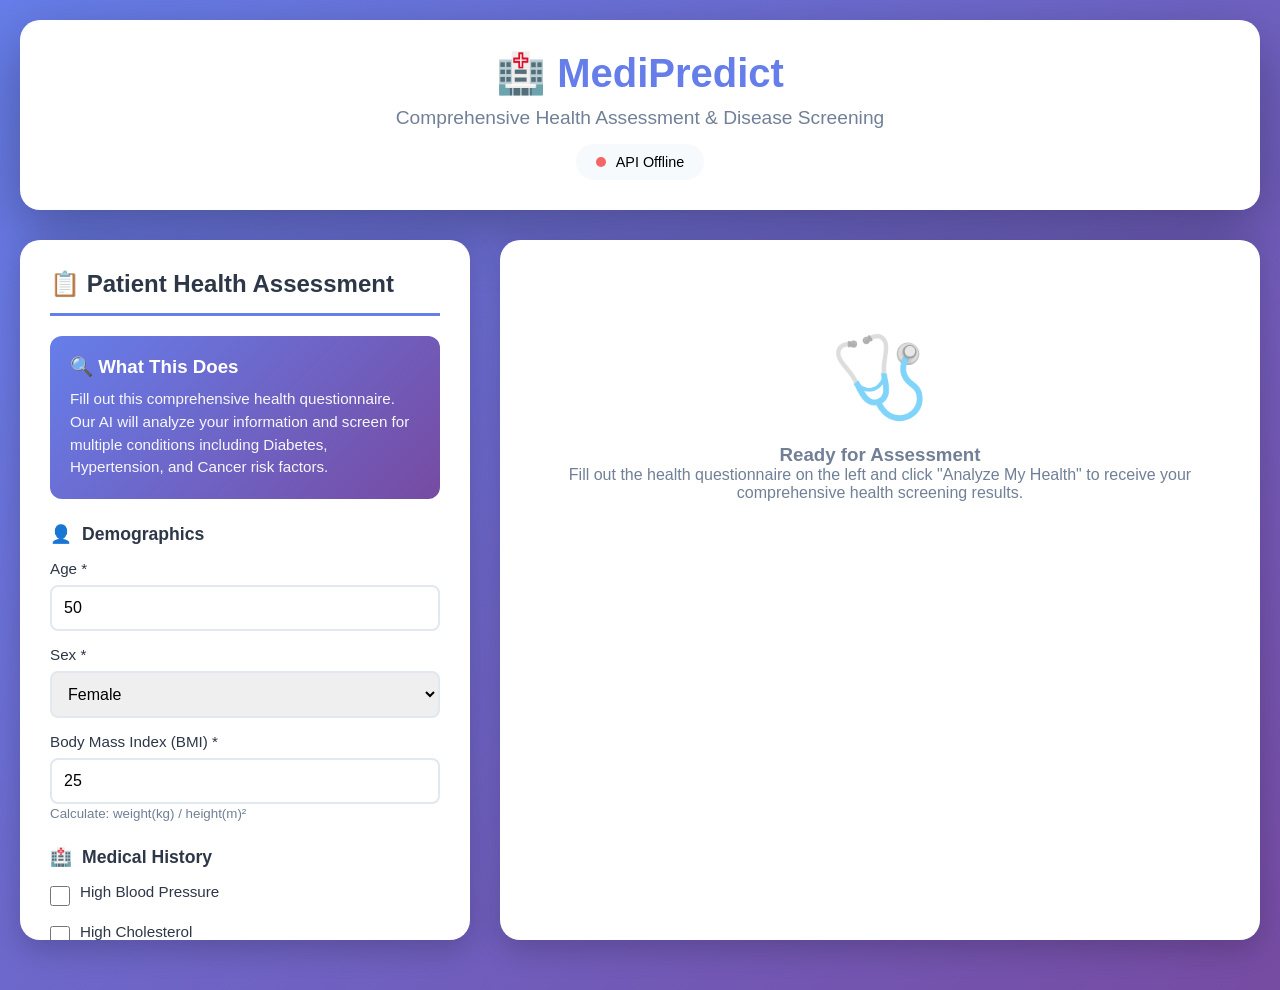
==== commit d1a467af: "Fixed errors" ====
--- a/website/index.html
+++ b/website/index.html
@@ -1088,12 +1088,13 @@
         // Check if prediction is positive
         function checkIfPositive(pred) {
             const prediction = String(pred.prediction).toLowerCase();
-
-            if (pred.disease === 'diabetes') {
+            const diseaseKey = normalizeDiseaseName(pred.disease);
+
+            if (diseaseKey === 'diabetes') {
                 return prediction === '1' || prediction === '2'; // Prediabetes or Diabetes
-            } else if (pred.disease === 'hypertension') {
+            } else if (diseaseKey === 'hypertension') {
                 return prediction === '1';
-            } else if (pred.disease === 'oral_cancer') {
+            } else if (diseaseKey === 'oral_cancer') {
                 return prediction === 'yes';
             }
 
@@ -1108,7 +1109,8 @@
                 oral_cancer: { name: 'Oral Cancer', icon: '👄' }
             };
 
-            const info = diseaseInfo[pred.disease];
+            const diseaseKey = normalizeDiseaseName(pred.disease);
+            const info = diseaseInfo[diseaseKey] || { name: pred.disease || 'Unknown', icon: '❓' };
             const isPositive = checkIfPositive(pred);
             const confidence = pred.confidence || 0;
 
@@ -1153,7 +1155,7 @@
             if (pred.probabilities) {
                 html += '<div class="probability-details">';
                 Object.entries(pred.probabilities).forEach(([key, value]) => {
-                    const label = getPredictionLabel(key, pred.disease);
+                    const label = getPredictionLabel(key, diseaseKey);
                     html += `
                         <div class="prob-item">
                             <div class="prob-label">${label}</div>
@@ -1270,6 +1272,8 @@
 
         // Get Prediction Label
         function getPredictionLabel(key, disease) {
+            // Normalize disease identifier (server may return 'Diabetes' etc.)
+            disease = String(disease || '').toLowerCase().replace(/\s+/g, '_');
             const labels = {
                 diabetes: {
                     '0': 'No Diabetes',
@@ -1289,11 +1293,18 @@
             return labels[disease]?.[String(key).toLowerCase()] || `Class ${key}`;
         }
 
+        // Normalize disease name returned from API into internal key
+        function normalizeDiseaseName(disease) {
+            if (!disease) return '';
+            return String(disease).toLowerCase().trim().replace(/\s+/g, '_');
+        }
+
         // Get Interpretation
         function getInterpretation(disease, prediction, confidence) {
             const pred = String(prediction).toLowerCase();
-
-            if (disease === 'diabetes') {
+            const diseaseKey = normalizeDiseaseName(disease);
+
+            if (diseaseKey === 'diabetes') {
                 if (pred === '2') {
                     return `Based on your risk factors, the model indicates high likelihood of diabetes (Type 2). This requires medical evaluation and management. Schedule an appointment with your doctor soon.`;
                 } else if (pred === '1') {
@@ -1301,13 +1312,13 @@
                 } else {
                     return `Your current risk factors suggest low likelihood of diabetes. Continue maintaining healthy lifestyle habits to keep your risk low.`;
                 }
-            } else if (disease === 'hypertension') {
+            } else if (diseaseKey === 'hypertension') {
                 if (pred === '1') {
                     return `Your risk profile indicates potential hypertension (high blood pressure). This should be confirmed with proper blood pressure measurements. Consult your doctor for evaluation and management.`;
                 } else {
                     return `Your cardiovascular risk factors appear within normal range. Continue heart-healthy habits to maintain good blood pressure.`;
                 }
-            } else if (disease === 'oral_cancer') {
+            } else if (diseaseKey === 'oral_cancer') {
                 if (pred === 'yes') {
                     return `WARNING: Your risk factors and symptoms suggest increased oral cancer risk. This requires immediate medical attention. Schedule an examination with an oral surgeon or oncologist as soon as possible.`;
                 } else {
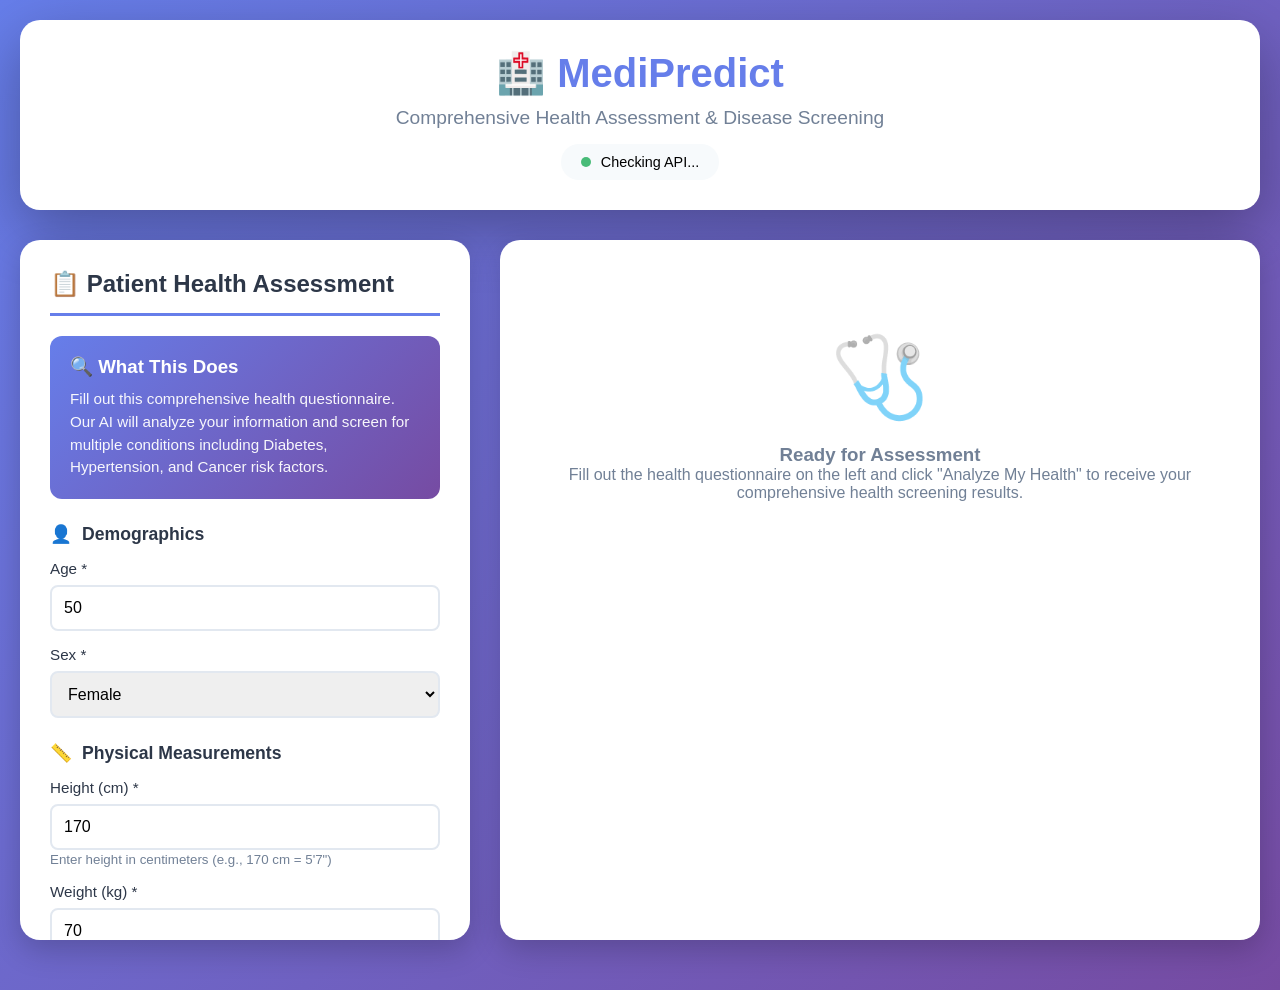
==== commit 8a2911af: "revert" ====
--- a/website/index.html
+++ b/website/index.html
@@ -608,10 +608,38 @@
                                 <option value="1">Male</option>
                             </select>
                         </div>
-                        <div class="form-group">
-                            <label for="BMI">Body Mass Index (BMI) *</label>
-                            <input type="number" id="BMI" name="BMI" min="10" max="60" step="0.1" value="25" required>
-                            <small style="color: var(--gray);">Calculate: weight(kg) / height(m)²</small>
+                    </div>
+
+                    <!-- Physical Measurements -->
+                    <div class="form-section">
+                        <h3><span>📏</span> Physical Measurements</h3>
+                        <div class="form-group">
+                            <label for="Height">Height (cm) *</label>
+                            <input type="number" id="Height" name="Height" min="100" max="250" step="0.1" value="170"
+                                required>
+                            <small style="color: var(--gray);">Enter height in centimeters (e.g., 170 cm = 5'7")</small>
+                        </div>
+                        <div class="form-group">
+                            <label for="Weight">Weight (kg) *</label>
+                            <input type="number" id="Weight" name="Weight" min="30" max="300" step="0.1" value="70"
+                                required>
+                            <small style="color: var(--gray);">Enter weight in kilograms (e.g., 70 kg = 154 lbs)</small>
+                        </div>
+                        <div class="form-group">
+                            <label>Body Mass Index (BMI)</label>
+                            <div
+                                style="background: var(--light); padding: 15px; border-radius: 8px; border: 2px solid #e2e8f0;">
+                                <div style="display: flex; justify-content: space-between; align-items: center;">
+                                    <span style="font-size: 0.9em; color: var(--gray);">Calculated BMI:</span>
+                                    <span id="calculatedBMI"
+                                        style="font-size: 1.5em; font-weight: bold; color: var(--primary);">24.2</span>
+                                </div>
+                                <div id="bmiCategory"
+                                    style="margin-top: 8px; font-size: 0.85em; padding: 5px 10px; border-radius: 5px; text-align: center; background: var(--success); color: white;">
+                                    Normal Weight
+                                </div>
+                            </div>
+                            <input type="hidden" id="BMI" name="BMI" value="24.2">
                         </div>
                     </div>
 
@@ -801,6 +829,68 @@
                     }
                 });
             });
+
+            // BMI calculation listeners
+            const heightInput = document.getElementById('Height');
+            const weightInput = document.getElementById('Weight');
+
+            if (heightInput && weightInput) {
+                heightInput.addEventListener('input', calculateBMI);
+                weightInput.addEventListener('input', calculateBMI);
+
+                // Calculate initial BMI
+                calculateBMI();
+            }
+        }
+
+        // Calculate BMI
+        function calculateBMI() {
+            const height = parseFloat(document.getElementById('Height').value);
+            const weight = parseFloat(document.getElementById('Weight').value);
+
+            if (height > 0 && weight > 0) {
+                // BMI = weight (kg) / height (m)²
+                const heightInMeters = height / 100;
+                const bmi = weight / (heightInMeters * heightInMeters);
+
+                // Update display
+                document.getElementById('calculatedBMI').textContent = bmi.toFixed(1);
+                document.getElementById('BMI').value = bmi.toFixed(1);
+
+                // Update category
+                updateBMICategory(bmi);
+            }
+        }
+
+        // Update BMI Category Display
+        function updateBMICategory(bmi) {
+            const categoryDiv = document.getElementById('bmiCategory');
+
+            let category = '';
+            let color = '';
+
+            if (bmi < 18.5) {
+                category = 'Underweight';
+                color = 'var(--info)';
+            } else if (bmi < 25) {
+                category = 'Normal Weight';
+                color = 'var(--success)';
+            } else if (bmi < 30) {
+                category = 'Overweight';
+                color = 'var(--warning)';
+            } else if (bmi < 35) {
+                category = 'Obese (Class I)';
+                color = 'var(--danger)';
+            } else if (bmi < 40) {
+                category = 'Obese (Class II)';
+                color = 'var(--danger)';
+            } else {
+                category = 'Obese (Class III)';
+                color = 'var(--danger)';
+            }
+
+            categoryDiv.textContent = category;
+            categoryDiv.style.background = color;
         }
 
         // Handle Form Submission
@@ -961,38 +1051,514 @@
         function displayComprehensiveResults(predictions, formData) {
             const resultsContainer = document.getElementById('resultsContent');
 
-            // Count positive results
-            let positiveCount = 0;
-            let highRiskCount = 0;
+            // Separate positive/at-risk from low-risk
+            let highPriorityResults = [];
+            let lowPriorityResults = [];
 
             predictions.forEach(pred => {
                 if (pred.success) {
                     const isPositive = checkIfPositive(pred);
-                    if (isPositive) positiveCount++;
-                    if (pred.confidence > 0.7 && isPositive) highRiskCount++;
+                    const confidence = pred.confidence || 0;
+
+                    if (isPositive && confidence > 0.4) {
+                        highPriorityResults.push(pred);
+                    } else {
+                        lowPriorityResults.push(pred);
+                    }
                 }
             });
 
-            // Overall health status
-            let healthStatus = 'healthy';
-            let statusMessage = 'No significant health concerns detected';
-            let statusClass = '';
-
-            if (highRiskCount > 0) {
-                healthStatus = 'high-risk';
-                statusMessage = `${highRiskCount} condition${highRiskCount > 1 ? 's' : ''} detected with high confidence`;
-                statusClass = 'high-risk';
-            } else if (positiveCount > 0) {
-                healthStatus = 'at-risk';
-                statusMessage = `${positiveCount} potential health concern${positiveCount > 1 ? 's' : ''} detected`;
-                statusClass = 'at-risk';
-            }
+            // Sort high priority by confidence (highest first)
+            highPriorityResults.sort((a, b) => (b.confidence || 0) - (a.confidence || 0));
 
             let html = '';
 
             // Health Summary
-            if (healthStatus === 'healthy') {
+            if (highPriorityResults.length === 0) {
                 html += `
+                    <div class="health-summary">
+                        <h2>✅ Excellent Health Status</h2>
+                        <p>Based on your comprehensive assessment, no significant health concerns were detected across all screenings.</p>
+                        <p style="margin-top: 10px; font-size: 0.95em;">Continue maintaining your healthy lifestyle and schedule regular check-ups.</p>
+                    </div>
+                    
+                    <div class="alert alert-success">
+                        <div class="alert-icon">💚</div>
+                        <div>
+                            <strong>Great News!</strong><br>
+                            Your screening results show low risk for diabetes, hypertension, and cancer. All vital health indicators are within healthy ranges.
+                        </div>
+                    </div>
+                    
+                    <div class="rec-category" style="background: var(--light); padding: 20px; border-radius: 12px; margin-top: 20px;">
+                        <h4 style="font-size: 1.2em; margin-bottom: 15px;">
+                            <span>💡</span> Maintain Your Health
+                        </h4>
+                        <ul class="rec-list">
+                            <li class="rec-item">
+                                <div class="rec-icon">✓</div>
+                                <div class="rec-text">Schedule annual physical examinations with your primary care physician</div>
+                            </li>
+                            <li class="rec-item">
+                                <div class="rec-icon">✓</div>
+                                <div class="rec-text">Continue eating a balanced diet with plenty of fruits, vegetables, and whole grains</div>
+                            </li>
+                            <li class="rec-item">
+                                <div class="rec-icon">✓</div>
+                                <div class="rec-text">Maintain regular exercise routine - at least 150 minutes of moderate activity per week</div>
+                            </li>
+                            <li class="rec-item">
+                                <div class="rec-icon">✓</div>
+                                <div class="rec-text">Prioritize 7-9 hours of quality sleep each night</div>
+                            </li>
+                            <li class="rec-item">
+                                <div class="rec-icon">✓</div>
+                                <div class="rec-text">Practice stress management through meditation, yoga, or hobbies</div>
+                            </li>
+                            <li class="rec-item">
+                                <div class="rec-icon">✓</div>
+                                <div class="rec-text">Stay hydrated with at least 8 glasses of water daily</div>
+                            </li>
+                            <li class="rec-item">
+                                <div class="rec-icon">✓</div>
+                                <div class="rec-text">Avoid tobacco products and limit alcohol consumption</div>
+                            </li>
+                            <li class="rec-item">
+                                <div class="rec-icon">✓</div>
+                                <div class="rec-text">Keep up with age-appropriate cancer screenings (mammogram, colonoscopy, etc.)</div>
+                            </li>
+                        </ul>
+                    </div>
+                `;
+            } else {
+                // Show priority condition(s)
+                const primaryCondition = highPriorityResults[0];
+                const conditionCount = highPriorityResults.length;
+
+                html += `
+                    <div class="health-summary high-risk">
+                        <h2>⚠️ Health Concern Detected</h2>
+                        <p>${conditionCount === 1 ? 'One condition requires' : `${conditionCount} conditions require`} your attention based on the screening results.</p>
+                        <p style="margin-top: 10px; font-size: 0.95em;">Please review the findings below and follow the recommended actions promptly.</p>
+                    </div>
+                `;
+
+                // Display each high-priority result prominently
+                highPriorityResults.forEach((pred, index) => {
+                    html += generateDetailedDiseaseCard(pred, index === 0); // First one is most prominent
+                });
+            }
+
+            // Show low-risk results minimized at bottom
+            if (lowPriorityResults.length > 0) {
+                html += `
+                    <div style="margin-top: 40px; padding-top: 30px; border-top: 2px solid #e2e8f0;">
+                        <h4 style="color: var(--gray); font-size: 1.1em; margin-bottom: 15px;">
+                            ✓ Other Screenings - Low Risk
+                        </h4>
+                        <div style="display: grid; grid-template-columns: repeat(auto-fit, minmax(250px, 1fr)); gap: 15px;">
+                `;
+
+                lowPriorityResults.forEach(pred => {
+                    html += generateMinimalDiseaseCard(pred);
+                });
+
+                html += `
+                        </div>
+                        <p style="color: var(--gray); font-size: 0.9em; margin-top: 15px; text-align: center;">
+                            These conditions show low probability based on your current health profile. Continue healthy habits to maintain low risk.
+                        </p>
+                    </div>
+                `;
+            }
+
+            // Disclaimer
+            html += `
+                <div class="alert alert-warning" style="margin-top: 30px;">
+                    <div class="alert-icon">⚠️</div>
+                    <div>
+                        <strong>Important Medical Disclaimer:</strong><br>
+                        This is an AI-based screening tool for educational purposes only. It is NOT a medical diagnosis and should NOT replace professional medical evaluation. 
+                        Always consult with qualified healthcare providers for proper diagnosis, treatment, and medical advice. If you have symptoms or concerns, please seek immediate medical attention.
+                    </div>
+                </div>
+            `;
+
+            resultsContainer.innerHTML = html;
+            resultsContainer.scrollIntoView({ behavior: 'smooth', block: 'start' });
+        }
+
+        // Generate Detailed Disease Card (for detected/at-risk conditions)
+        function generateDetailedDiseaseCard(pred, isPrimary) {
+            const diseaseInfo = {
+                diabetes: { name: 'Diabetes', icon: '🩸', color: '#f56565' },
+                hypertension: { name: 'Hypertension (High Blood Pressure)', icon: '❤️', color: '#ed8936' },
+                oral_cancer: { name: 'Oral Cancer Risk', icon: '👄', color: '#f56565' }
+            };
+
+            const info = diseaseInfo[pred.disease];
+            const confidence = pred.confidence || 0;
+
+            let severityLevel = 'High Risk';
+            let severityColor = '#f56565';
+
+            if (confidence < 0.7) {
+                severityLevel = 'Moderate Risk';
+                severityColor = '#ed8936';
+            }
+
+            let html = `
+                <div style="background: white; border-radius: 15px; padding: 30px; margin-bottom: 25px; 
+                            box-shadow: 0 4px 20px rgba(0,0,0,0.15); border-left: 6px solid ${info.color};">
+                    
+                    <!-- Header -->
+                    <div style="display: flex; justify-content: space-between; align-items: center; margin-bottom: 25px;">
+                        <div style="display: flex; align-items: center; gap: 15px;">
+                            <span style="font-size: 3em;">${info.icon}</span>
+                            <div>
+                                <h2 style="color: var(--dark); font-size: 1.8em; margin-bottom: 5px;">${info.name}</h2>
+                                <p style="color: var(--gray); font-size: 1em;">Screening Result</p>
+                            </div>
+                        </div>
+                        <div style="background: ${severityColor}; color: white; padding: 12px 24px; 
+                                    border-radius: 25px; font-weight: bold; font-size: 1.1em;">
+                            ${severityLevel}
+                        </div>
+                    </div>
+                    
+                    <!-- Confidence Bar -->
+                    <div style="margin-bottom: 25px;">
+                        <div style="display: flex; justify-content: space-between; align-items: center; margin-bottom: 10px;">
+                            <span style="font-weight: 600; color: var(--dark);">Prediction Confidence</span>
+                            <span style="font-size: 1.5em; font-weight: bold; color: ${severityColor};">
+                                ${(confidence * 100).toFixed(1)}%
+                            </span>
+                        </div>
+                        <div style="background: #e2e8f0; height: 40px; border-radius: 20px; overflow: hidden;">
+                            <div style="height: 100%; background: linear-gradient(90deg, ${severityColor} 0%, ${severityColor}dd 100%); 
+                                        width: ${(confidence * 100).toFixed(0)}%; display: flex; align-items: center; 
+                                        justify-content: flex-end; padding-right: 15px; color: white; font-weight: bold;
+                                        transition: width 0.8s ease;">
+                            </div>
+                        </div>
+                    </div>
+            `;
+
+            // Probability Breakdown
+            if (pred.probabilities) {
+                html += `
+                    <div style="background: var(--light); padding: 20px; border-radius: 12px; margin-bottom: 25px;">
+                        <h4 style="color: var(--dark); margin-bottom: 15px; font-size: 1.1em;">
+                            📊 Probability Breakdown
+                        </h4>
+                        <div style="display: grid; grid-template-columns: repeat(auto-fit, minmax(150px, 1fr)); gap: 15px;">
+                `;
+
+                Object.entries(pred.probabilities).forEach(([key, value]) => {
+                    const label = getPredictionLabel(key, pred.disease);
+                    const isHighest = value === Math.max(...Object.values(pred.probabilities));
+                    html += `
+                        <div style="background: white; padding: 15px; border-radius: 10px; text-align: center;
+                                    border: 2px solid ${isHighest ? severityColor : '#e2e8f0'};">
+                            <div style="font-size: 0.9em; color: var(--gray); margin-bottom: 8px;">${label}</div>
+                            <div style="font-size: 1.8em; font-weight: bold; color: ${isHighest ? severityColor : 'var(--dark)'};">
+                                ${(value * 100).toFixed(1)}%
+                            </div>
+                        </div>
+                    `;
+                });
+
+                html += `
+                        </div>
+                    </div>
+                `;
+            }
+
+            // Clinical Interpretation
+            html += `
+                <div style="background: #ebf8ff; border-left: 4px solid var(--info); padding: 20px; 
+                            border-radius: 8px; margin-bottom: 25px;">
+                    <h4 style="color: var(--info); margin-bottom: 10px; display: flex; align-items: center; gap: 10px;">
+                        <span>🔍</span> Clinical Interpretation
+                    </h4>
+                    <p style="color: var(--dark); line-height: 1.6; margin: 0;">
+                        ${getDetailedInterpretation(pred.disease, pred.prediction, confidence)}
+                    </p>
+                </div>
+            `;
+
+            // Recommendations Section
+            if (pred.recommendations) {
+                html += '<div style="margin-top: 30px;">';
+
+                // Immediate Actions
+                if (pred.recommendations.immediate_actions && pred.recommendations.immediate_actions.length > 0) {
+                    html += `
+                        <div style="background: #fff5f5; border-left: 4px solid var(--danger); padding: 20px; 
+                                    border-radius: 8px; margin-bottom: 20px;">
+                            <h3 style="color: var(--danger); margin-bottom: 15px; font-size: 1.3em; display: flex; align-items: center; gap: 10px;">
+                                <span>🚨</span> Immediate Actions Required
+                            </h3>
+                            <ul style="list-style: none; padding: 0; margin: 0;">
+                                ${pred.recommendations.immediate_actions.map((action, index) => `
+                                    <li style="padding: 12px; background: white; border-radius: 8px; margin-bottom: 10px;
+                                               display: flex; align-items: flex-start; gap: 12px;">
+                                        <span style="background: var(--danger); color: white; width: 28px; height: 28px;
+                                                     border-radius: 50%; display: flex; align-items: center; justify-content: center;
+                                                     font-weight: bold; flex-shrink: 0;">${index + 1}</span>
+                                        <span style="color: var(--dark); line-height: 1.6; flex: 1;">${action}</span>
+                                    </li>
+                                `).join('')}
+                            </ul>
+                        </div>
+                    `;
+                }
+
+                // Diagnostic Tests
+                if (pred.recommendations.diagnostic_workup && pred.recommendations.diagnostic_workup.length > 0) {
+                    html += `
+                        <div style="background: var(--light); padding: 20px; border-radius: 12px; margin-bottom: 20px;">
+                            <h3 style="color: var(--dark); margin-bottom: 15px; font-size: 1.2em; display: flex; align-items: center; gap: 10px;">
+                                <span>🔬</span> Recommended Diagnostic Tests
+                            </h3>
+                            <div style="display: grid; gap: 12px;">
+                                ${pred.recommendations.diagnostic_workup.slice(0, 5).map(test => `
+                                    <div style="background: white; padding: 15px; border-radius: 8px; border-left: 3px solid var(--info);">
+                                        <div style="font-weight: bold; color: var(--dark); margin-bottom: 5px;">
+                                            🧪 ${test.test || test}
+                                        </div>
+                                        ${test.purpose ? `<div style="font-size: 0.9em; color: var(--gray); margin-bottom: 5px;">${test.purpose}</div>` : ''}
+                                        ${test.target ? `<div style="font-size: 0.9em; color: var(--primary); font-weight: 500;">Target: ${test.target}</div>` : ''}
+                                        ${test.frequency ? `<div style="font-size: 0.85em; color: var(--gray);">Frequency: ${test.frequency}</div>` : ''}
+                                    </div>
+                                `).join('')}
+                            </div>
+                        </div>
+                    `;
+                }
+
+                // Short-term Goals
+                if (pred.recommendations.short_term_goals && pred.recommendations.short_term_goals.length > 0) {
+                    html += `
+                        <div style="background: #f0fff4; border-left: 4px solid var(--success); padding: 20px; 
+                                    border-radius: 8px; margin-bottom: 20px;">
+                            <h3 style="color: var(--success); margin-bottom: 15px; font-size: 1.2em; display: flex; align-items: center; gap: 10px;">
+                                <span>🎯</span> Your Health Goals (1-3 months)
+                            </h3>
+                            ${pred.recommendations.short_term_goals.slice(0, 4).map(goal => `
+                                <div style="background: white; padding: 15px; border-radius: 8px; margin-bottom: 12px;">
+                                    <div style="font-weight: bold; color: var(--dark); margin-bottom: 8px;">
+                                        ✓ ${goal.goal || goal}
+                                    </div>
+                                    ${goal.timeframe ? `<div style="font-size: 0.9em; color: var(--gray);">⏱️ ${goal.timeframe}</div>` : ''}
+                                    ${goal.success_criteria ? `<div style="font-size: 0.9em; color: var(--success); margin-top: 5px;">Success: ${goal.success_criteria}</div>` : ''}
+                                </div>
+                            `).join('')}
+                        </div>
+                    `;
+                }
+
+                // Lifestyle Modifications
+                if (pred.recommendations.lifestyle_modifications) {
+                    const lifestyle = pred.recommendations.lifestyle_modifications;
+                    html += `
+                        <div style="background: #fffaf0; border-left: 4px solid var(--warning); padding: 20px; 
+                                    border-radius: 8px; margin-bottom: 20px;">
+                            <h3 style="color: var(--warning); margin-bottom: 15px; font-size: 1.2em; display: flex; align-items: center; gap: 10px;">
+                                <span>🥗</span> Lifestyle Modifications
+                            </h3>
+                    `;
+
+                    // Nutrition
+                    if (lifestyle.nutrition) {
+                        html += `
+                            <div style="background: white; padding: 15px; border-radius: 8px; margin-bottom: 15px;">
+                                <h4 style="color: var(--dark); margin-bottom: 10px;">🍎 Nutrition</h4>
+                                ${lifestyle.nutrition.approach ? `<p style="color: var(--gray); margin-bottom: 10px;">${lifestyle.nutrition.approach}</p>` : ''}
+                                ${lifestyle.nutrition.specific_guidance ? `
+                                    <ul style="list-style: none; padding: 0; margin: 0;">
+                                        ${lifestyle.nutrition.specific_guidance.slice(0, 5).map(tip => `
+                                            <li style="padding: 8px 0; color: var(--dark); display: flex; align-items: start; gap: 10px;">
+                                                <span style="color: var(--success);">✓</span>
+                                                <span>${tip}</span>
+                                            </li>
+                                        `).join('')}
+                                    </ul>
+                                ` : ''}
+                            </div>
+                        `;
+                    }
+
+                    // Physical Activity
+                    if (lifestyle.physical_activity) {
+                        html += `
+                            <div style="background: white; padding: 15px; border-radius: 8px; margin-bottom: 15px;">
+                                <h4 style="color: var(--dark); margin-bottom: 10px;">💪 Physical Activity</h4>
+                                ${lifestyle.physical_activity.prescription ? `<p style="color: var(--gray); margin-bottom: 10px; font-weight: 500;">${lifestyle.physical_activity.prescription}</p>` : ''}
+                                ${lifestyle.physical_activity.safety_precautions ? `
+                                    <div style="background: var(--light); padding: 10px; border-radius: 6px; margin-top: 10px;">
+                                        <strong style="color: var(--dark);">⚠️ Safety Precautions:</strong>
+                                        <ul style="margin: 10px 0 0 20px; color: var(--gray);">
+                                            ${lifestyle.physical_activity.safety_precautions.slice(0, 3).map(tip => `
+                                                <li style="margin: 5px 0;">${tip}</li>
+                                            `).join('')}
+                                        </ul>
+                                    </div>
+                                ` : ''}
+                            </div>
+                        `;
+                    }
+
+                    // If array format (basic recommendations)
+                    if (Array.isArray(lifestyle)) {
+                        html += `
+                            <ul style="list-style: none; padding: 0; margin: 0;">
+                                ${lifestyle.slice(0, 6).map(mod => `
+                                    <li style="padding: 10px; background: white; border-radius: 8px; margin-bottom: 8px;
+                                               display: flex; align-items: start; gap: 10px;">
+                                        <span style="color: var(--success); font-size: 1.2em;">✓</span>
+                                        <span style="color: var(--dark); flex: 1;">${mod}</span>
+                                    </li>
+                                `).join('')}
+                            </ul>
+                        `;
+                    }
+
+                    html += '</div>';
+                }
+
+                // Warning Signs
+                if (pred.recommendations.warning_signs && pred.recommendations.warning_signs.length > 0) {
+                    html += `
+                        <div class="alert alert-warning">
+                            <div class="alert-icon" style="font-size: 2em;">⚠️</div>
+                            <div>
+                                <strong style="font-size: 1.1em;">Watch for These Warning Signs:</strong>
+                                <ul style="margin: 10px 0 0 20px; line-height: 1.8;">
+                                    ${pred.recommendations.warning_signs.slice(0, 4).map(sign => `
+                                        <li>${sign.sign || sign.details || sign}</li>
+                                    `).join('')}
+                                </ul>
+                                <p style="margin-top: 10px; font-size: 0.95em;">
+                                    If you experience any of these symptoms, contact your healthcare provider promptly.
+                                </p>
+                            </div>
+                        </div>
+                    `;
+                }
+
+                // Emergency Indicators
+                if (pred.recommendations.emergency_indicators && pred.recommendations.emergency_indicators.length > 0) {
+                    html += `
+                        <div class="alert alert-danger">
+                            <div class="alert-icon" style="font-size: 2em;">🚨</div>
+                            <div>
+                                <strong style="font-size: 1.1em;">CALL 911 IMMEDIATELY IF:</strong>
+                                <ul style="margin: 10px 0 0 20px; line-height: 1.8; font-weight: 500;">
+                                    ${pred.recommendations.emergency_indicators.slice(0, 3).map(indicator => `
+                                        <li>${indicator.emergency || indicator.signs || indicator}</li>
+                                    `).join('')}
+                                </ul>
+                            </div>
+                        </div>
+                    `;
+                }
+
+                // Specialist Referrals
+                if (pred.recommendations.specialist_referrals && pred.recommendations.specialist_referrals.length > 0) {
+                    html += `
+                        <div style="background: var(--light); padding: 20px; border-radius: 12px; margin-bottom: 20px;">
+                            <h3 style="color: var(--dark); margin-bottom: 15px; font-size: 1.2em; display: flex; align-items: center; gap: 10px;">
+                                <span>👨‍⚕️</span> Recommended Specialists
+                            </h3>
+                            <div style="display: grid; gap: 12px;">
+                                ${pred.recommendations.specialist_referrals.map(ref => `
+                                    <div style="background: white; padding: 15px; border-radius: 8px; display: flex; align-items: start; gap: 12px;">
+                                        <span style="font-size: 2em;">🏥</span>
+                                        <div style="flex: 1;">
+                                            <div style="font-weight: bold; color: var(--dark); margin-bottom: 5px;">
+                                                ${ref.specialist || ref}
+                                            </div>
+                                            ${ref.when ? `<div style="font-size: 0.9em; color: var(--warning); font-weight: 500;">⏰ ${ref.when}</div>` : ''}
+                                            ${ref.purpose ? `<div style="font-size: 0.9em; color: var(--gray); margin-top: 5px;">${ref.purpose}</div>` : ''}
+                                        </div>
+                                    </div>
+                                `).join('')}
+                            </div>
+                        </div>
+                    `;
+                }
+
+                html += '</div>'; // Close recommendations section
+            }
+
+            html += '</div>'; // Close main card
+            return html;
+        }
+
+        // Generate Minimal Disease Card (for low-risk conditions)
+        function generateMinimalDiseaseCard(pred) {
+            const diseaseInfo = {
+                diabetes: { name: 'Diabetes', icon: '🩸' },
+                hypertension: { name: 'Hypertension', icon: '❤️' },
+                oral_cancer: { name: 'Oral Cancer', icon: '👄' }
+            };
+
+            const info = diseaseInfo[pred.disease];
+            const confidence = pred.confidence || 0;
+
+            return `
+                <div style="background: #f0fff4; border: 2px solid var(--success); border-radius: 10px; 
+                            padding: 15px; text-align: center;">
+                    <div style="font-size: 2em; margin-bottom: 8px;">${info.icon}</div>
+                    <div style="font-weight: bold; color: var(--dark); margin-bottom: 5px;">${info.name}</div>
+                    <div style="color: var(--success); font-weight: 600; font-size: 0.95em;">✓ Low Risk</div>
+                    <div style="color: var(--gray); font-size: 0.85em; margin-top: 5px;">
+                        ${(confidence * 100).toFixed(0)}% confidence
+                    </div>
+                </div>
+            `;
+        }
+
+        // Get Detailed Interpretation
+        function getDetailedInterpretation(disease, prediction, confidence) {
+            const pred = String(prediction).toLowerCase();
+
+            if (disease === 'diabetes') {
+                if (pred === '2') {
+                    return `Based on your health profile and risk factors, our AI model predicts a <strong>${(confidence * 100).toFixed(1)}% likelihood of Type 2 Diabetes</strong>. This indicates elevated blood sugar levels that require medical evaluation and management. Key risk factors include BMI, family history, lifestyle habits, and age. It's important to schedule an appointment with an endocrinologist or your primary care physician within the next few days to confirm this assessment with proper blood glucose testing (fasting glucose and HbA1c). Early detection and treatment can prevent serious complications.`;
+                } else if (pred === '1') {
+                    return `Your results suggest <strong>prediabetes</strong> with ${(confidence * 100).toFixed(1)}% confidence. This means your blood sugar levels are higher than normal but not yet in the diabetes range. The good news is that prediabetes is often reversible through lifestyle modifications such as weight loss, dietary changes, and increased physical activity. Without intervention, prediabetes can progress to Type 2 diabetes within a few years. Consult your doctor about a prevention plan, which may include regular monitoring and possible medication.`;
+                }
+            } else if (disease === 'hypertension') {
+                if (pred === '1') {
+                    return `Your cardiovascular risk profile suggests <strong>${(confidence * 100).toFixed(1)}% likelihood of hypertension</strong> (high blood pressure). This assessment is based on factors including age, BMI, cholesterol levels, family history, and lifestyle habits. Hypertension is often called the "silent killer" because it typically has no symptoms but can lead to serious complications including heart attack, stroke, and kidney disease. You should have your blood pressure measured by a healthcare professional and discuss whether treatment (lifestyle changes and/or medication) is needed. Target blood pressure is generally below 130/80 mmHg.`;
+                } else {
+                    return `Based on your current health profile, your cardiovascular risk factors appear within normal range with a ${(confidence * 100).toFixed(1)}% confidence level. Continue maintaining heart-healthy habits including regular exercise, a balanced diet low in sodium, stress management, and avoiding tobacco. Monitor your blood pressure regularly and maintain communication with your healthcare provider about your cardiovascular health.`;
+                }
+            } else if (disease === 'oral_cancer') {
+                if (pred === 'yes') {
+                    return `<strong>IMPORTANT:</strong> Your risk assessment indicates a ${(confidence * 100).toFixed(1)}% likelihood of oral cancer risk based on factors including tobacco use, alcohol consumption, HPV status, oral symptoms, and family history. This does NOT mean you have cancer, but it indicates you have significant risk factors that require professional evaluation. Oral cancer is highly treatable when detected early. You should schedule an examination with an oral surgeon, ENT specialist, or oncologist as soon as possible for a thorough clinical examination and possible biopsy. Do not delay seeking medical attention, especially if you have persistent mouth sores, white/red patches, or unexplained bleeding.`;
+                }
+            }
+
+            return `Results indicate ${confidence > 0.7 ? 'high' : 'moderate'} confidence in this assessment based on your provided health information.`;
+        }
+        0) {
+            healthStatus = 'high-risk';
+            statusMessage = `${highRiskCount} condition${highRiskCount > 1 ? 's' : ''} detected with high confidence`;
+            statusClass = 'high-risk';
+        } else if (positiveCount > 0) {
+            healthStatus = 'at-risk';
+            statusMessage = `${positiveCount} potential health concern${positiveCount > 1 ? 's' : ''} detected`;
+            statusClass = 'at-risk';
+        }
+
+        let html = '';
+
+        // Health Summary
+        if (healthStatus === 'healthy') {
+            html += `
                     <div class="health-summary">
                         <h2>✅ Good Health Status</h2>
                         <p>Based on your assessment, no major health concerns were detected. Continue maintaining your healthy lifestyle!</p>
@@ -1006,31 +1572,31 @@
                         </div>
                     </div>
                 `;
-            } else {
-                html += `
+        } else {
+            html += `
                     <div class="health-summary ${statusClass}">
                         <h2>⚠️ Health Assessment Results</h2>
                         <p>${statusMessage}</p>
                         <p style="margin-top: 10px; font-size: 0.95em;">Please review the detailed results below and follow the recommended actions.</p>
                     </div>
                 `;
-            }
-
-            // Disease Results
-            html += '<div class="disease-results">';
-            html += '<h3 style="color: var(--dark); margin-bottom: 20px; font-size: 1.4em;">🔬 Screening Results by Condition</h3>';
-
-            predictions.forEach(pred => {
-                if (pred.success) {
-                    html += generateDiseaseCard(pred);
-                }
-            });
-
-            html += '</div>';
-
-            // General Health Recommendations (if healthy)
-            if (healthStatus === 'healthy') {
-                html += `
+        }
+
+        // Disease Results
+        html += '<div class="disease-results">';
+        html += '<h3 style="color: var(--dark); margin-bottom: 20px; font-size: 1.4em;">🔬 Screening Results by Condition</h3>';
+
+        predictions.forEach(pred => {
+            if (pred.success) {
+                html += generateDiseaseCard(pred);
+            }
+        });
+
+        html += '</div>';
+
+        // General Health Recommendations (if healthy)
+        if (healthStatus === 'healthy') {
+            html += `
                     <div class="rec-category" style="background: var(--light); padding: 20px; border-radius: 12px;">
                         <h4 style="font-size: 1.2em; margin-bottom: 15px;">
                             <span>💡</span> General Health Recommendations
@@ -1067,10 +1633,10 @@
                         </ul>
                     </div>
                 `;
-            }
-
-            // Disclaimer
-            html += `
+        }
+
+        // Disclaimer
+        html += `
                 <div class="alert alert-warning" style="margin-top: 30px;">
                     <div class="alert-icon">⚠️</div>
                     <div>
@@ -1081,199 +1647,27 @@
                 </div>
             `;
 
-            resultsContainer.innerHTML = html;
-            resultsContainer.scrollIntoView({ behavior: 'smooth', block: 'start' });
+        resultsContainer.innerHTML = html;
+        resultsContainer.scrollIntoView({ behavior: 'smooth', block: 'start' });
         }
 
         // Check if prediction is positive
         function checkIfPositive(pred) {
             const prediction = String(pred.prediction).toLowerCase();
-            const diseaseKey = normalizeDiseaseName(pred.disease);
-
-            if (diseaseKey === 'diabetes') {
+
+            if (pred.disease === 'diabetes') {
                 return prediction === '1' || prediction === '2'; // Prediabetes or Diabetes
-            } else if (diseaseKey === 'hypertension') {
+            } else if (pred.disease === 'hypertension') {
                 return prediction === '1';
-            } else if (diseaseKey === 'oral_cancer') {
+            } else if (pred.disease === 'oral_cancer') {
                 return prediction === 'yes';
             }
 
             return false;
-        }
-
-        // Generate Disease Card
-        function generateDiseaseCard(pred) {
-            const diseaseInfo = {
-                diabetes: { name: 'Diabetes', icon: '🩸' },
-                hypertension: { name: 'Hypertension', icon: '❤️' },
-                oral_cancer: { name: 'Oral Cancer', icon: '👄' }
-            };
-
-            const diseaseKey = normalizeDiseaseName(pred.disease);
-            const info = diseaseInfo[diseaseKey] || { name: pred.disease || 'Unknown', icon: '❓' };
-            const isPositive = checkIfPositive(pred);
-            const confidence = pred.confidence || 0;
-
-            let cardClass = 'negative';
-            let statusClass = 'status-negative';
-            let statusText = 'Low Risk';
-            let barClass = 'low';
-
-            if (isPositive) {
-                if (confidence > 0.7) {
-                    cardClass = 'positive';
-                    statusClass = 'status-positive';
-                    statusText = 'Detected';
-                    barClass = 'high';
-                } else {
-                    cardClass = 'warning';
-                    statusClass = 'status-warning';
-                    statusText = 'Moderate Risk';
-                    barClass = 'medium';
-                }
-            }
-
-            let html = `
-                <div class="disease-card ${cardClass}">
-                    <div class="disease-header">
-                        <div class="disease-name">
-                            <span class="disease-icon">${info.icon}</span>
-                            <span>${info.name}</span>
-                        </div>
-                        <div class="disease-status ${statusClass}">${statusText}</div>
-                    </div>
-                    
-                    <div class="disease-probability">
-                        <div class="probability-bar">
-                            <div class="probability-fill ${barClass}" style="width: ${(confidence * 100).toFixed(0)}%">
-                                ${(confidence * 100).toFixed(1)}% Confidence
-                            </div>
-                        </div>
-            `;
-
-            // Show probability breakdown if available
-            if (pred.probabilities) {
-                html += '<div class="probability-details">';
-                Object.entries(pred.probabilities).forEach(([key, value]) => {
-                    const label = getPredictionLabel(key, diseaseKey);
-                    html += `
-                        <div class="prob-item">
-                            <div class="prob-label">${label}</div>
-                            <div class="prob-value">${(value * 100).toFixed(0)}%</div>
-                        </div>
-                    `;
-                });
-                html += '</div>';
-            }
-
-            html += '</div>'; // Close probability div
-
-            // Interpretation
-            html += '<div style="margin: 15px 0; padding: 12px; background: white; border-radius: 8px;">';
-            html += `<strong>Interpretation:</strong><br>`;
-            html += getInterpretation(pred.disease, pred.prediction, confidence);
-            html += '</div>';
-
-            // Show recommendations if positive or moderate risk
-            if (isPositive && pred.recommendations) {
-                html += '<div class="recommendations-section">';
-
-                // Immediate Actions
-                if (pred.recommendations.immediate_actions && pred.recommendations.immediate_actions.length > 0) {
-                    html += `
-                        <div class="rec-category">
-                            <h4><span>🚨</span> Immediate Actions</h4>
-                            <ul class="rec-list">
-                                ${pred.recommendations.immediate_actions.slice(0, 3).map(action => `
-                                    <li class="rec-item">
-                                        <div class="rec-icon">▶️</div>
-                                        <div class="rec-text">${action}</div>
-                                    </li>
-                                `).join('')}
-                            </ul>
-                        </div>
-                    `;
-                }
-
-                // Lifestyle Modifications
-                if (pred.recommendations.lifestyle_modifications) {
-                    const lifestyle = pred.recommendations.lifestyle_modifications;
-                    html += '<div class="rec-category"><h4><span>🥗</span> Lifestyle Modifications</h4><ul class="rec-list">';
-
-                    if (Array.isArray(lifestyle)) {
-                        lifestyle.slice(0, 3).forEach(mod => {
-                            html += `
-                                <li class="rec-item">
-                                    <div class="rec-icon">✓</div>
-                                    <div class="rec-text">${mod}</div>
-                                </li>
-                            `;
-                        });
-                    } else if (lifestyle.nutrition && lifestyle.nutrition.specific_guidance) {
-                        lifestyle.nutrition.specific_guidance.slice(0, 3).forEach(tip => {
-                            html += `
-                                <li class="rec-item">
-                                    <div class="rec-icon">✓</div>
-                                    <div class="rec-text">${tip}</div>
-                                </li>
-                            `;
-                        });
-                    }
-
-                    html += '</ul></div>';
-                }
-
-                // Show more button
-                const hasMoreRecs = pred.recommendations.short_term_goals ||
-                    pred.recommendations.diagnostic_workup ||
-                    pred.recommendations.warning_signs;
-
-                if (hasMoreRecs) {
-                    html += `
-                        <button class="expand-btn" onclick="toggleExpand(this, 'recs-${pred.disease}')">
-                            Show More Recommendations
-                        </button>
-                        <div id="recs-${pred.disease}" class="expandable-content">
-                    `;
-
-                    // Short-term Goals
-                    if (pred.recommendations.short_term_goals && pred.recommendations.short_term_goals.length > 0) {
-                        html += '<div class="rec-category" style="margin-top: 15px;"><h4><span>🎯</span> Goals (1-3 months)</h4><ul class="rec-list">';
-                        pred.recommendations.short_term_goals.slice(0, 3).forEach(goal => {
-                            html += `
-                                <li class="rec-item">
-                                    <div class="rec-icon">📌</div>
-                                    <div class="rec-text">${goal.goal || goal}</div>
-                                </li>
-                            `;
-                        });
-                        html += '</ul></div>';
-                    }
-
-                    // Warning Signs
-                    if (pred.recommendations.warning_signs && pred.recommendations.warning_signs.length > 0) {
-                        html += '<div class="alert alert-warning" style="margin-top: 15px;">';
-                        html += '<div class="alert-icon">⚠️</div><div><strong>Warning Signs to Watch:</strong><ul style="margin-top: 10px; margin-left: 20px;">';
-                        pred.recommendations.warning_signs.slice(0, 3).forEach(sign => {
-                            html += `<li>${sign.sign || sign}</li>`;
-                        });
-                        html += '</ul></div></div>';
-                    }
-
-                    html += '</div>'; // Close expandable content
-                }
-
-                html += '</div>'; // Close recommendations section
-            }
-
-            html += '</div>'; // Close disease card
-            return html;
         }
 
         // Get Prediction Label
         function getPredictionLabel(key, disease) {
-            // Normalize disease identifier (server may return 'Diabetes' etc.)
-            disease = String(disease || '').toLowerCase().replace(/\s+/g, '_');
             const labels = {
                 diabetes: {
                     '0': 'No Diabetes',
@@ -1281,7 +1675,7 @@
                     '2': 'Diabetes'
                 },
                 hypertension: {
-                    '0': 'Normal',
+                    '0': 'Normal BP',
                     '1': 'Hypertension'
                 },
                 oral_cancer: {
@@ -1293,54 +1687,6 @@
             return labels[disease]?.[String(key).toLowerCase()] || `Class ${key}`;
         }
 
-        // Normalize disease name returned from API into internal key
-        function normalizeDiseaseName(disease) {
-            if (!disease) return '';
-            return String(disease).toLowerCase().trim().replace(/\s+/g, '_');
-        }
-
-        // Get Interpretation
-        function getInterpretation(disease, prediction, confidence) {
-            const pred = String(prediction).toLowerCase();
-            const diseaseKey = normalizeDiseaseName(disease);
-
-            if (diseaseKey === 'diabetes') {
-                if (pred === '2') {
-                    return `Based on your risk factors, the model indicates high likelihood of diabetes (Type 2). This requires medical evaluation and management. Schedule an appointment with your doctor soon.`;
-                } else if (pred === '1') {
-                    return `Your results suggest prediabetes - blood sugar levels higher than normal but not yet diabetes. This is reversible with lifestyle changes. Consult your doctor about prevention strategies.`;
-                } else {
-                    return `Your current risk factors suggest low likelihood of diabetes. Continue maintaining healthy lifestyle habits to keep your risk low.`;
-                }
-            } else if (diseaseKey === 'hypertension') {
-                if (pred === '1') {
-                    return `Your risk profile indicates potential hypertension (high blood pressure). This should be confirmed with proper blood pressure measurements. Consult your doctor for evaluation and management.`;
-                } else {
-                    return `Your cardiovascular risk factors appear within normal range. Continue heart-healthy habits to maintain good blood pressure.`;
-                }
-            } else if (diseaseKey === 'oral_cancer') {
-                if (pred === 'yes') {
-                    return `WARNING: Your risk factors and symptoms suggest increased oral cancer risk. This requires immediate medical attention. Schedule an examination with an oral surgeon or oncologist as soon as possible.`;
-                } else {
-                    return `Your oral cancer risk appears low based on current factors. Continue regular dental check-ups and maintain good oral hygiene. Avoid tobacco and excessive alcohol.`;
-                }
-            }
-
-            return `Results indicate ${confidence > 0.7 ? 'high' : 'moderate'} confidence in this assessment.`;
-        }
-
-        // Toggle Expand
-        function toggleExpand(button, contentId) {
-            const content = document.getElementById(contentId);
-            if (content.classList.contains('expanded')) {
-                content.classList.remove('expanded');
-                button.textContent = 'Show More Recommendations';
-            } else {
-                content.classList.add('expanded');
-                button.textContent = 'Show Less';
-            }
-        }
-
         // Display Error
         function displayError(errorMsg) {
             const resultsContainer = document.getElementById('resultsContent');
@@ -1348,9 +1694,17 @@
                 <div class="alert alert-danger">
                     <div class="alert-icon">❌</div>
                     <div>
-                        <strong>Error:</strong><br>
+                        <strong>Assessment Error:</strong><br>
                         ${errorMsg}<br><br>
-                        Please make sure the API server is running and try again.
+                        <strong>Troubleshooting:</strong>
+                        <ul style="margin-top: 10px; margin-left: 20px;">
+                            <li>Ensure the API server is running on http://192.168.18.8:5000</li>
+                            <li>Check your network connection</li>
+                            <li>Verify all form fields are filled correctly</li>
+                        </ul>
+                        <button onclick="location.reload()" style="margin-top: 15px; padding: 10px 20px; background: var(--primary); color: white; border: none; border-radius: 8px; cursor: pointer;">
+                            Reload Page
+                        </button>
                     </div>
                 </div>
             `;
@@ -1367,6 +1721,9 @@
                     valueSpan.textContent = input.value;
                 }
             });
+
+            // Recalculate BMI with default values
+            calculateBMI();
 
             // Reset results
             document.getElementById('resultsContent').innerHTML = `
@@ -1376,6 +1733,9 @@
                     <p>Fill out the health questionnaire on the left and click "Analyze My Health" to receive your comprehensive health screening results.</p>
                 </div>
             `;
+
+            // Scroll to top
+            window.scrollTo({ top: 0, behavior: 'smooth' });
         }
 
         // Refresh API status every 30 seconds
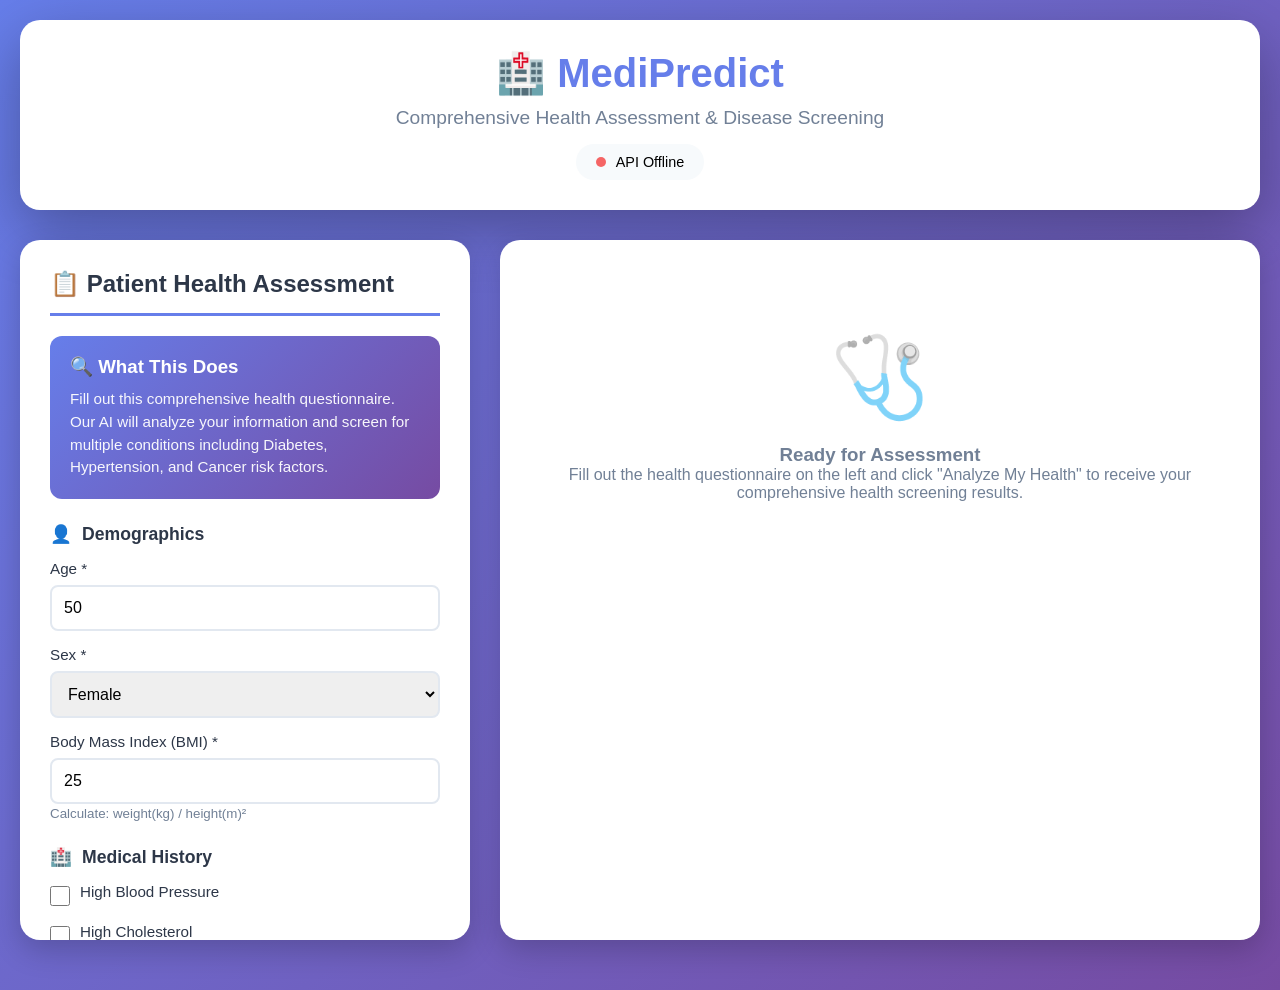
==== commit 9e93fad7: "revert2" ====
--- a/website/index.html
+++ b/website/index.html
@@ -608,38 +608,10 @@
                                 <option value="1">Male</option>
                             </select>
                         </div>
-                    </div>
-
-                    <!-- Physical Measurements -->
-                    <div class="form-section">
-                        <h3><span>📏</span> Physical Measurements</h3>
-                        <div class="form-group">
-                            <label for="Height">Height (cm) *</label>
-                            <input type="number" id="Height" name="Height" min="100" max="250" step="0.1" value="170"
-                                required>
-                            <small style="color: var(--gray);">Enter height in centimeters (e.g., 170 cm = 5'7")</small>
-                        </div>
-                        <div class="form-group">
-                            <label for="Weight">Weight (kg) *</label>
-                            <input type="number" id="Weight" name="Weight" min="30" max="300" step="0.1" value="70"
-                                required>
-                            <small style="color: var(--gray);">Enter weight in kilograms (e.g., 70 kg = 154 lbs)</small>
-                        </div>
-                        <div class="form-group">
-                            <label>Body Mass Index (BMI)</label>
-                            <div
-                                style="background: var(--light); padding: 15px; border-radius: 8px; border: 2px solid #e2e8f0;">
-                                <div style="display: flex; justify-content: space-between; align-items: center;">
-                                    <span style="font-size: 0.9em; color: var(--gray);">Calculated BMI:</span>
-                                    <span id="calculatedBMI"
-                                        style="font-size: 1.5em; font-weight: bold; color: var(--primary);">24.2</span>
-                                </div>
-                                <div id="bmiCategory"
-                                    style="margin-top: 8px; font-size: 0.85em; padding: 5px 10px; border-radius: 5px; text-align: center; background: var(--success); color: white;">
-                                    Normal Weight
-                                </div>
-                            </div>
-                            <input type="hidden" id="BMI" name="BMI" value="24.2">
+                        <div class="form-group">
+                            <label for="BMI">Body Mass Index (BMI) *</label>
+                            <input type="number" id="BMI" name="BMI" min="10" max="60" step="0.1" value="25" required>
+                            <small style="color: var(--gray);">Calculate: weight(kg) / height(m)²</small>
                         </div>
                     </div>
 
@@ -829,68 +801,6 @@
                     }
                 });
             });
-
-            // BMI calculation listeners
-            const heightInput = document.getElementById('Height');
-            const weightInput = document.getElementById('Weight');
-
-            if (heightInput && weightInput) {
-                heightInput.addEventListener('input', calculateBMI);
-                weightInput.addEventListener('input', calculateBMI);
-
-                // Calculate initial BMI
-                calculateBMI();
-            }
-        }
-
-        // Calculate BMI
-        function calculateBMI() {
-            const height = parseFloat(document.getElementById('Height').value);
-            const weight = parseFloat(document.getElementById('Weight').value);
-
-            if (height > 0 && weight > 0) {
-                // BMI = weight (kg) / height (m)²
-                const heightInMeters = height / 100;
-                const bmi = weight / (heightInMeters * heightInMeters);
-
-                // Update display
-                document.getElementById('calculatedBMI').textContent = bmi.toFixed(1);
-                document.getElementById('BMI').value = bmi.toFixed(1);
-
-                // Update category
-                updateBMICategory(bmi);
-            }
-        }
-
-        // Update BMI Category Display
-        function updateBMICategory(bmi) {
-            const categoryDiv = document.getElementById('bmiCategory');
-
-            let category = '';
-            let color = '';
-
-            if (bmi < 18.5) {
-                category = 'Underweight';
-                color = 'var(--info)';
-            } else if (bmi < 25) {
-                category = 'Normal Weight';
-                color = 'var(--success)';
-            } else if (bmi < 30) {
-                category = 'Overweight';
-                color = 'var(--warning)';
-            } else if (bmi < 35) {
-                category = 'Obese (Class I)';
-                color = 'var(--danger)';
-            } else if (bmi < 40) {
-                category = 'Obese (Class II)';
-                color = 'var(--danger)';
-            } else {
-                category = 'Obese (Class III)';
-                color = 'var(--danger)';
-            }
-
-            categoryDiv.textContent = category;
-            categoryDiv.style.background = color;
         }
 
         // Handle Form Submission
@@ -1051,514 +961,38 @@
         function displayComprehensiveResults(predictions, formData) {
             const resultsContainer = document.getElementById('resultsContent');
 
-            // Separate positive/at-risk from low-risk
-            let highPriorityResults = [];
-            let lowPriorityResults = [];
+            // Count positive results
+            let positiveCount = 0;
+            let highRiskCount = 0;
 
             predictions.forEach(pred => {
                 if (pred.success) {
                     const isPositive = checkIfPositive(pred);
-                    const confidence = pred.confidence || 0;
-
-                    if (isPositive && confidence > 0.4) {
-                        highPriorityResults.push(pred);
-                    } else {
-                        lowPriorityResults.push(pred);
-                    }
+                    if (isPositive) positiveCount++;
+                    if (pred.confidence > 0.7 && isPositive) highRiskCount++;
                 }
             });
 
-            // Sort high priority by confidence (highest first)
-            highPriorityResults.sort((a, b) => (b.confidence || 0) - (a.confidence || 0));
+            // Overall health status
+            let healthStatus = 'healthy';
+            let statusMessage = 'No significant health concerns detected';
+            let statusClass = '';
+
+            if (highRiskCount > 0) {
+                healthStatus = 'high-risk';
+                statusMessage = `${highRiskCount} condition${highRiskCount > 1 ? 's' : ''} detected with high confidence`;
+                statusClass = 'high-risk';
+            } else if (positiveCount > 0) {
+                healthStatus = 'at-risk';
+                statusMessage = `${positiveCount} potential health concern${positiveCount > 1 ? 's' : ''} detected`;
+                statusClass = 'at-risk';
+            }
 
             let html = '';
 
             // Health Summary
-            if (highPriorityResults.length === 0) {
+            if (healthStatus === 'healthy') {
                 html += `
-                    <div class="health-summary">
-                        <h2>✅ Excellent Health Status</h2>
-                        <p>Based on your comprehensive assessment, no significant health concerns were detected across all screenings.</p>
-                        <p style="margin-top: 10px; font-size: 0.95em;">Continue maintaining your healthy lifestyle and schedule regular check-ups.</p>
-                    </div>
-                    
-                    <div class="alert alert-success">
-                        <div class="alert-icon">💚</div>
-                        <div>
-                            <strong>Great News!</strong><br>
-                            Your screening results show low risk for diabetes, hypertension, and cancer. All vital health indicators are within healthy ranges.
-                        </div>
-                    </div>
-                    
-                    <div class="rec-category" style="background: var(--light); padding: 20px; border-radius: 12px; margin-top: 20px;">
-                        <h4 style="font-size: 1.2em; margin-bottom: 15px;">
-                            <span>💡</span> Maintain Your Health
-                        </h4>
-                        <ul class="rec-list">
-                            <li class="rec-item">
-                                <div class="rec-icon">✓</div>
-                                <div class="rec-text">Schedule annual physical examinations with your primary care physician</div>
-                            </li>
-                            <li class="rec-item">
-                                <div class="rec-icon">✓</div>
-                                <div class="rec-text">Continue eating a balanced diet with plenty of fruits, vegetables, and whole grains</div>
-                            </li>
-                            <li class="rec-item">
-                                <div class="rec-icon">✓</div>
-                                <div class="rec-text">Maintain regular exercise routine - at least 150 minutes of moderate activity per week</div>
-                            </li>
-                            <li class="rec-item">
-                                <div class="rec-icon">✓</div>
-                                <div class="rec-text">Prioritize 7-9 hours of quality sleep each night</div>
-                            </li>
-                            <li class="rec-item">
-                                <div class="rec-icon">✓</div>
-                                <div class="rec-text">Practice stress management through meditation, yoga, or hobbies</div>
-                            </li>
-                            <li class="rec-item">
-                                <div class="rec-icon">✓</div>
-                                <div class="rec-text">Stay hydrated with at least 8 glasses of water daily</div>
-                            </li>
-                            <li class="rec-item">
-                                <div class="rec-icon">✓</div>
-                                <div class="rec-text">Avoid tobacco products and limit alcohol consumption</div>
-                            </li>
-                            <li class="rec-item">
-                                <div class="rec-icon">✓</div>
-                                <div class="rec-text">Keep up with age-appropriate cancer screenings (mammogram, colonoscopy, etc.)</div>
-                            </li>
-                        </ul>
-                    </div>
-                `;
-            } else {
-                // Show priority condition(s)
-                const primaryCondition = highPriorityResults[0];
-                const conditionCount = highPriorityResults.length;
-
-                html += `
-                    <div class="health-summary high-risk">
-                        <h2>⚠️ Health Concern Detected</h2>
-                        <p>${conditionCount === 1 ? 'One condition requires' : `${conditionCount} conditions require`} your attention based on the screening results.</p>
-                        <p style="margin-top: 10px; font-size: 0.95em;">Please review the findings below and follow the recommended actions promptly.</p>
-                    </div>
-                `;
-
-                // Display each high-priority result prominently
-                highPriorityResults.forEach((pred, index) => {
-                    html += generateDetailedDiseaseCard(pred, index === 0); // First one is most prominent
-                });
-            }
-
-            // Show low-risk results minimized at bottom
-            if (lowPriorityResults.length > 0) {
-                html += `
-                    <div style="margin-top: 40px; padding-top: 30px; border-top: 2px solid #e2e8f0;">
-                        <h4 style="color: var(--gray); font-size: 1.1em; margin-bottom: 15px;">
-                            ✓ Other Screenings - Low Risk
-                        </h4>
-                        <div style="display: grid; grid-template-columns: repeat(auto-fit, minmax(250px, 1fr)); gap: 15px;">
-                `;
-
-                lowPriorityResults.forEach(pred => {
-                    html += generateMinimalDiseaseCard(pred);
-                });
-
-                html += `
-                        </div>
-                        <p style="color: var(--gray); font-size: 0.9em; margin-top: 15px; text-align: center;">
-                            These conditions show low probability based on your current health profile. Continue healthy habits to maintain low risk.
-                        </p>
-                    </div>
-                `;
-            }
-
-            // Disclaimer
-            html += `
-                <div class="alert alert-warning" style="margin-top: 30px;">
-                    <div class="alert-icon">⚠️</div>
-                    <div>
-                        <strong>Important Medical Disclaimer:</strong><br>
-                        This is an AI-based screening tool for educational purposes only. It is NOT a medical diagnosis and should NOT replace professional medical evaluation. 
-                        Always consult with qualified healthcare providers for proper diagnosis, treatment, and medical advice. If you have symptoms or concerns, please seek immediate medical attention.
-                    </div>
-                </div>
-            `;
-
-            resultsContainer.innerHTML = html;
-            resultsContainer.scrollIntoView({ behavior: 'smooth', block: 'start' });
-        }
-
-        // Generate Detailed Disease Card (for detected/at-risk conditions)
-        function generateDetailedDiseaseCard(pred, isPrimary) {
-            const diseaseInfo = {
-                diabetes: { name: 'Diabetes', icon: '🩸', color: '#f56565' },
-                hypertension: { name: 'Hypertension (High Blood Pressure)', icon: '❤️', color: '#ed8936' },
-                oral_cancer: { name: 'Oral Cancer Risk', icon: '👄', color: '#f56565' }
-            };
-
-            const info = diseaseInfo[pred.disease];
-            const confidence = pred.confidence || 0;
-
-            let severityLevel = 'High Risk';
-            let severityColor = '#f56565';
-
-            if (confidence < 0.7) {
-                severityLevel = 'Moderate Risk';
-                severityColor = '#ed8936';
-            }
-
-            let html = `
-                <div style="background: white; border-radius: 15px; padding: 30px; margin-bottom: 25px; 
-                            box-shadow: 0 4px 20px rgba(0,0,0,0.15); border-left: 6px solid ${info.color};">
-                    
-                    <!-- Header -->
-                    <div style="display: flex; justify-content: space-between; align-items: center; margin-bottom: 25px;">
-                        <div style="display: flex; align-items: center; gap: 15px;">
-                            <span style="font-size: 3em;">${info.icon}</span>
-                            <div>
-                                <h2 style="color: var(--dark); font-size: 1.8em; margin-bottom: 5px;">${info.name}</h2>
-                                <p style="color: var(--gray); font-size: 1em;">Screening Result</p>
-                            </div>
-                        </div>
-                        <div style="background: ${severityColor}; color: white; padding: 12px 24px; 
-                                    border-radius: 25px; font-weight: bold; font-size: 1.1em;">
-                            ${severityLevel}
-                        </div>
-                    </div>
-                    
-                    <!-- Confidence Bar -->
-                    <div style="margin-bottom: 25px;">
-                        <div style="display: flex; justify-content: space-between; align-items: center; margin-bottom: 10px;">
-                            <span style="font-weight: 600; color: var(--dark);">Prediction Confidence</span>
-                            <span style="font-size: 1.5em; font-weight: bold; color: ${severityColor};">
-                                ${(confidence * 100).toFixed(1)}%
-                            </span>
-                        </div>
-                        <div style="background: #e2e8f0; height: 40px; border-radius: 20px; overflow: hidden;">
-                            <div style="height: 100%; background: linear-gradient(90deg, ${severityColor} 0%, ${severityColor}dd 100%); 
-                                        width: ${(confidence * 100).toFixed(0)}%; display: flex; align-items: center; 
-                                        justify-content: flex-end; padding-right: 15px; color: white; font-weight: bold;
-                                        transition: width 0.8s ease;">
-                            </div>
-                        </div>
-                    </div>
-            `;
-
-            // Probability Breakdown
-            if (pred.probabilities) {
-                html += `
-                    <div style="background: var(--light); padding: 20px; border-radius: 12px; margin-bottom: 25px;">
-                        <h4 style="color: var(--dark); margin-bottom: 15px; font-size: 1.1em;">
-                            📊 Probability Breakdown
-                        </h4>
-                        <div style="display: grid; grid-template-columns: repeat(auto-fit, minmax(150px, 1fr)); gap: 15px;">
-                `;
-
-                Object.entries(pred.probabilities).forEach(([key, value]) => {
-                    const label = getPredictionLabel(key, pred.disease);
-                    const isHighest = value === Math.max(...Object.values(pred.probabilities));
-                    html += `
-                        <div style="background: white; padding: 15px; border-radius: 10px; text-align: center;
-                                    border: 2px solid ${isHighest ? severityColor : '#e2e8f0'};">
-                            <div style="font-size: 0.9em; color: var(--gray); margin-bottom: 8px;">${label}</div>
-                            <div style="font-size: 1.8em; font-weight: bold; color: ${isHighest ? severityColor : 'var(--dark)'};">
-                                ${(value * 100).toFixed(1)}%
-                            </div>
-                        </div>
-                    `;
-                });
-
-                html += `
-                        </div>
-                    </div>
-                `;
-            }
-
-            // Clinical Interpretation
-            html += `
-                <div style="background: #ebf8ff; border-left: 4px solid var(--info); padding: 20px; 
-                            border-radius: 8px; margin-bottom: 25px;">
-                    <h4 style="color: var(--info); margin-bottom: 10px; display: flex; align-items: center; gap: 10px;">
-                        <span>🔍</span> Clinical Interpretation
-                    </h4>
-                    <p style="color: var(--dark); line-height: 1.6; margin: 0;">
-                        ${getDetailedInterpretation(pred.disease, pred.prediction, confidence)}
-                    </p>
-                </div>
-            `;
-
-            // Recommendations Section
-            if (pred.recommendations) {
-                html += '<div style="margin-top: 30px;">';
-
-                // Immediate Actions
-                if (pred.recommendations.immediate_actions && pred.recommendations.immediate_actions.length > 0) {
-                    html += `
-                        <div style="background: #fff5f5; border-left: 4px solid var(--danger); padding: 20px; 
-                                    border-radius: 8px; margin-bottom: 20px;">
-                            <h3 style="color: var(--danger); margin-bottom: 15px; font-size: 1.3em; display: flex; align-items: center; gap: 10px;">
-                                <span>🚨</span> Immediate Actions Required
-                            </h3>
-                            <ul style="list-style: none; padding: 0; margin: 0;">
-                                ${pred.recommendations.immediate_actions.map((action, index) => `
-                                    <li style="padding: 12px; background: white; border-radius: 8px; margin-bottom: 10px;
-                                               display: flex; align-items: flex-start; gap: 12px;">
-                                        <span style="background: var(--danger); color: white; width: 28px; height: 28px;
-                                                     border-radius: 50%; display: flex; align-items: center; justify-content: center;
-                                                     font-weight: bold; flex-shrink: 0;">${index + 1}</span>
-                                        <span style="color: var(--dark); line-height: 1.6; flex: 1;">${action}</span>
-                                    </li>
-                                `).join('')}
-                            </ul>
-                        </div>
-                    `;
-                }
-
-                // Diagnostic Tests
-                if (pred.recommendations.diagnostic_workup && pred.recommendations.diagnostic_workup.length > 0) {
-                    html += `
-                        <div style="background: var(--light); padding: 20px; border-radius: 12px; margin-bottom: 20px;">
-                            <h3 style="color: var(--dark); margin-bottom: 15px; font-size: 1.2em; display: flex; align-items: center; gap: 10px;">
-                                <span>🔬</span> Recommended Diagnostic Tests
-                            </h3>
-                            <div style="display: grid; gap: 12px;">
-                                ${pred.recommendations.diagnostic_workup.slice(0, 5).map(test => `
-                                    <div style="background: white; padding: 15px; border-radius: 8px; border-left: 3px solid var(--info);">
-                                        <div style="font-weight: bold; color: var(--dark); margin-bottom: 5px;">
-                                            🧪 ${test.test || test}
-                                        </div>
-                                        ${test.purpose ? `<div style="font-size: 0.9em; color: var(--gray); margin-bottom: 5px;">${test.purpose}</div>` : ''}
-                                        ${test.target ? `<div style="font-size: 0.9em; color: var(--primary); font-weight: 500;">Target: ${test.target}</div>` : ''}
-                                        ${test.frequency ? `<div style="font-size: 0.85em; color: var(--gray);">Frequency: ${test.frequency}</div>` : ''}
-                                    </div>
-                                `).join('')}
-                            </div>
-                        </div>
-                    `;
-                }
-
-                // Short-term Goals
-                if (pred.recommendations.short_term_goals && pred.recommendations.short_term_goals.length > 0) {
-                    html += `
-                        <div style="background: #f0fff4; border-left: 4px solid var(--success); padding: 20px; 
-                                    border-radius: 8px; margin-bottom: 20px;">
-                            <h3 style="color: var(--success); margin-bottom: 15px; font-size: 1.2em; display: flex; align-items: center; gap: 10px;">
-                                <span>🎯</span> Your Health Goals (1-3 months)
-                            </h3>
-                            ${pred.recommendations.short_term_goals.slice(0, 4).map(goal => `
-                                <div style="background: white; padding: 15px; border-radius: 8px; margin-bottom: 12px;">
-                                    <div style="font-weight: bold; color: var(--dark); margin-bottom: 8px;">
-                                        ✓ ${goal.goal || goal}
-                                    </div>
-                                    ${goal.timeframe ? `<div style="font-size: 0.9em; color: var(--gray);">⏱️ ${goal.timeframe}</div>` : ''}
-                                    ${goal.success_criteria ? `<div style="font-size: 0.9em; color: var(--success); margin-top: 5px;">Success: ${goal.success_criteria}</div>` : ''}
-                                </div>
-                            `).join('')}
-                        </div>
-                    `;
-                }
-
-                // Lifestyle Modifications
-                if (pred.recommendations.lifestyle_modifications) {
-                    const lifestyle = pred.recommendations.lifestyle_modifications;
-                    html += `
-                        <div style="background: #fffaf0; border-left: 4px solid var(--warning); padding: 20px; 
-                                    border-radius: 8px; margin-bottom: 20px;">
-                            <h3 style="color: var(--warning); margin-bottom: 15px; font-size: 1.2em; display: flex; align-items: center; gap: 10px;">
-                                <span>🥗</span> Lifestyle Modifications
-                            </h3>
-                    `;
-
-                    // Nutrition
-                    if (lifestyle.nutrition) {
-                        html += `
-                            <div style="background: white; padding: 15px; border-radius: 8px; margin-bottom: 15px;">
-                                <h4 style="color: var(--dark); margin-bottom: 10px;">🍎 Nutrition</h4>
-                                ${lifestyle.nutrition.approach ? `<p style="color: var(--gray); margin-bottom: 10px;">${lifestyle.nutrition.approach}</p>` : ''}
-                                ${lifestyle.nutrition.specific_guidance ? `
-                                    <ul style="list-style: none; padding: 0; margin: 0;">
-                                        ${lifestyle.nutrition.specific_guidance.slice(0, 5).map(tip => `
-                                            <li style="padding: 8px 0; color: var(--dark); display: flex; align-items: start; gap: 10px;">
-                                                <span style="color: var(--success);">✓</span>
-                                                <span>${tip}</span>
-                                            </li>
-                                        `).join('')}
-                                    </ul>
-                                ` : ''}
-                            </div>
-                        `;
-                    }
-
-                    // Physical Activity
-                    if (lifestyle.physical_activity) {
-                        html += `
-                            <div style="background: white; padding: 15px; border-radius: 8px; margin-bottom: 15px;">
-                                <h4 style="color: var(--dark); margin-bottom: 10px;">💪 Physical Activity</h4>
-                                ${lifestyle.physical_activity.prescription ? `<p style="color: var(--gray); margin-bottom: 10px; font-weight: 500;">${lifestyle.physical_activity.prescription}</p>` : ''}
-                                ${lifestyle.physical_activity.safety_precautions ? `
-                                    <div style="background: var(--light); padding: 10px; border-radius: 6px; margin-top: 10px;">
-                                        <strong style="color: var(--dark);">⚠️ Safety Precautions:</strong>
-                                        <ul style="margin: 10px 0 0 20px; color: var(--gray);">
-                                            ${lifestyle.physical_activity.safety_precautions.slice(0, 3).map(tip => `
-                                                <li style="margin: 5px 0;">${tip}</li>
-                                            `).join('')}
-                                        </ul>
-                                    </div>
-                                ` : ''}
-                            </div>
-                        `;
-                    }
-
-                    // If array format (basic recommendations)
-                    if (Array.isArray(lifestyle)) {
-                        html += `
-                            <ul style="list-style: none; padding: 0; margin: 0;">
-                                ${lifestyle.slice(0, 6).map(mod => `
-                                    <li style="padding: 10px; background: white; border-radius: 8px; margin-bottom: 8px;
-                                               display: flex; align-items: start; gap: 10px;">
-                                        <span style="color: var(--success); font-size: 1.2em;">✓</span>
-                                        <span style="color: var(--dark); flex: 1;">${mod}</span>
-                                    </li>
-                                `).join('')}
-                            </ul>
-                        `;
-                    }
-
-                    html += '</div>';
-                }
-
-                // Warning Signs
-                if (pred.recommendations.warning_signs && pred.recommendations.warning_signs.length > 0) {
-                    html += `
-                        <div class="alert alert-warning">
-                            <div class="alert-icon" style="font-size: 2em;">⚠️</div>
-                            <div>
-                                <strong style="font-size: 1.1em;">Watch for These Warning Signs:</strong>
-                                <ul style="margin: 10px 0 0 20px; line-height: 1.8;">
-                                    ${pred.recommendations.warning_signs.slice(0, 4).map(sign => `
-                                        <li>${sign.sign || sign.details || sign}</li>
-                                    `).join('')}
-                                </ul>
-                                <p style="margin-top: 10px; font-size: 0.95em;">
-                                    If you experience any of these symptoms, contact your healthcare provider promptly.
-                                </p>
-                            </div>
-                        </div>
-                    `;
-                }
-
-                // Emergency Indicators
-                if (pred.recommendations.emergency_indicators && pred.recommendations.emergency_indicators.length > 0) {
-                    html += `
-                        <div class="alert alert-danger">
-                            <div class="alert-icon" style="font-size: 2em;">🚨</div>
-                            <div>
-                                <strong style="font-size: 1.1em;">CALL 911 IMMEDIATELY IF:</strong>
-                                <ul style="margin: 10px 0 0 20px; line-height: 1.8; font-weight: 500;">
-                                    ${pred.recommendations.emergency_indicators.slice(0, 3).map(indicator => `
-                                        <li>${indicator.emergency || indicator.signs || indicator}</li>
-                                    `).join('')}
-                                </ul>
-                            </div>
-                        </div>
-                    `;
-                }
-
-                // Specialist Referrals
-                if (pred.recommendations.specialist_referrals && pred.recommendations.specialist_referrals.length > 0) {
-                    html += `
-                        <div style="background: var(--light); padding: 20px; border-radius: 12px; margin-bottom: 20px;">
-                            <h3 style="color: var(--dark); margin-bottom: 15px; font-size: 1.2em; display: flex; align-items: center; gap: 10px;">
-                                <span>👨‍⚕️</span> Recommended Specialists
-                            </h3>
-                            <div style="display: grid; gap: 12px;">
-                                ${pred.recommendations.specialist_referrals.map(ref => `
-                                    <div style="background: white; padding: 15px; border-radius: 8px; display: flex; align-items: start; gap: 12px;">
-                                        <span style="font-size: 2em;">🏥</span>
-                                        <div style="flex: 1;">
-                                            <div style="font-weight: bold; color: var(--dark); margin-bottom: 5px;">
-                                                ${ref.specialist || ref}
-                                            </div>
-                                            ${ref.when ? `<div style="font-size: 0.9em; color: var(--warning); font-weight: 500;">⏰ ${ref.when}</div>` : ''}
-                                            ${ref.purpose ? `<div style="font-size: 0.9em; color: var(--gray); margin-top: 5px;">${ref.purpose}</div>` : ''}
-                                        </div>
-                                    </div>
-                                `).join('')}
-                            </div>
-                        </div>
-                    `;
-                }
-
-                html += '</div>'; // Close recommendations section
-            }
-
-            html += '</div>'; // Close main card
-            return html;
-        }
-
-        // Generate Minimal Disease Card (for low-risk conditions)
-        function generateMinimalDiseaseCard(pred) {
-            const diseaseInfo = {
-                diabetes: { name: 'Diabetes', icon: '🩸' },
-                hypertension: { name: 'Hypertension', icon: '❤️' },
-                oral_cancer: { name: 'Oral Cancer', icon: '👄' }
-            };
-
-            const info = diseaseInfo[pred.disease];
-            const confidence = pred.confidence || 0;
-
-            return `
-                <div style="background: #f0fff4; border: 2px solid var(--success); border-radius: 10px; 
-                            padding: 15px; text-align: center;">
-                    <div style="font-size: 2em; margin-bottom: 8px;">${info.icon}</div>
-                    <div style="font-weight: bold; color: var(--dark); margin-bottom: 5px;">${info.name}</div>
-                    <div style="color: var(--success); font-weight: 600; font-size: 0.95em;">✓ Low Risk</div>
-                    <div style="color: var(--gray); font-size: 0.85em; margin-top: 5px;">
-                        ${(confidence * 100).toFixed(0)}% confidence
-                    </div>
-                </div>
-            `;
-        }
-
-        // Get Detailed Interpretation
-        function getDetailedInterpretation(disease, prediction, confidence) {
-            const pred = String(prediction).toLowerCase();
-
-            if (disease === 'diabetes') {
-                if (pred === '2') {
-                    return `Based on your health profile and risk factors, our AI model predicts a <strong>${(confidence * 100).toFixed(1)}% likelihood of Type 2 Diabetes</strong>. This indicates elevated blood sugar levels that require medical evaluation and management. Key risk factors include BMI, family history, lifestyle habits, and age. It's important to schedule an appointment with an endocrinologist or your primary care physician within the next few days to confirm this assessment with proper blood glucose testing (fasting glucose and HbA1c). Early detection and treatment can prevent serious complications.`;
-                } else if (pred === '1') {
-                    return `Your results suggest <strong>prediabetes</strong> with ${(confidence * 100).toFixed(1)}% confidence. This means your blood sugar levels are higher than normal but not yet in the diabetes range. The good news is that prediabetes is often reversible through lifestyle modifications such as weight loss, dietary changes, and increased physical activity. Without intervention, prediabetes can progress to Type 2 diabetes within a few years. Consult your doctor about a prevention plan, which may include regular monitoring and possible medication.`;
-                }
-            } else if (disease === 'hypertension') {
-                if (pred === '1') {
-                    return `Your cardiovascular risk profile suggests <strong>${(confidence * 100).toFixed(1)}% likelihood of hypertension</strong> (high blood pressure). This assessment is based on factors including age, BMI, cholesterol levels, family history, and lifestyle habits. Hypertension is often called the "silent killer" because it typically has no symptoms but can lead to serious complications including heart attack, stroke, and kidney disease. You should have your blood pressure measured by a healthcare professional and discuss whether treatment (lifestyle changes and/or medication) is needed. Target blood pressure is generally below 130/80 mmHg.`;
-                } else {
-                    return `Based on your current health profile, your cardiovascular risk factors appear within normal range with a ${(confidence * 100).toFixed(1)}% confidence level. Continue maintaining heart-healthy habits including regular exercise, a balanced diet low in sodium, stress management, and avoiding tobacco. Monitor your blood pressure regularly and maintain communication with your healthcare provider about your cardiovascular health.`;
-                }
-            } else if (disease === 'oral_cancer') {
-                if (pred === 'yes') {
-                    return `<strong>IMPORTANT:</strong> Your risk assessment indicates a ${(confidence * 100).toFixed(1)}% likelihood of oral cancer risk based on factors including tobacco use, alcohol consumption, HPV status, oral symptoms, and family history. This does NOT mean you have cancer, but it indicates you have significant risk factors that require professional evaluation. Oral cancer is highly treatable when detected early. You should schedule an examination with an oral surgeon, ENT specialist, or oncologist as soon as possible for a thorough clinical examination and possible biopsy. Do not delay seeking medical attention, especially if you have persistent mouth sores, white/red patches, or unexplained bleeding.`;
-                }
-            }
-
-            return `Results indicate ${confidence > 0.7 ? 'high' : 'moderate'} confidence in this assessment based on your provided health information.`;
-        }
-        0) {
-            healthStatus = 'high-risk';
-            statusMessage = `${highRiskCount} condition${highRiskCount > 1 ? 's' : ''} detected with high confidence`;
-            statusClass = 'high-risk';
-        } else if (positiveCount > 0) {
-            healthStatus = 'at-risk';
-            statusMessage = `${positiveCount} potential health concern${positiveCount > 1 ? 's' : ''} detected`;
-            statusClass = 'at-risk';
-        }
-
-        let html = '';
-
-        // Health Summary
-        if (healthStatus === 'healthy') {
-            html += `
                     <div class="health-summary">
                         <h2>✅ Good Health Status</h2>
                         <p>Based on your assessment, no major health concerns were detected. Continue maintaining your healthy lifestyle!</p>
@@ -1572,31 +1006,31 @@
                         </div>
                     </div>
                 `;
-        } else {
-            html += `
+            } else {
+                html += `
                     <div class="health-summary ${statusClass}">
                         <h2>⚠️ Health Assessment Results</h2>
                         <p>${statusMessage}</p>
                         <p style="margin-top: 10px; font-size: 0.95em;">Please review the detailed results below and follow the recommended actions.</p>
                     </div>
                 `;
-        }
-
-        // Disease Results
-        html += '<div class="disease-results">';
-        html += '<h3 style="color: var(--dark); margin-bottom: 20px; font-size: 1.4em;">🔬 Screening Results by Condition</h3>';
-
-        predictions.forEach(pred => {
-            if (pred.success) {
-                html += generateDiseaseCard(pred);
-            }
-        });
-
-        html += '</div>';
-
-        // General Health Recommendations (if healthy)
-        if (healthStatus === 'healthy') {
-            html += `
+            }
+
+            // Disease Results
+            html += '<div class="disease-results">';
+            html += '<h3 style="color: var(--dark); margin-bottom: 20px; font-size: 1.4em;">🔬 Screening Results by Condition</h3>';
+
+            predictions.forEach(pred => {
+                if (pred.success) {
+                    html += generateDiseaseCard(pred);
+                }
+            });
+
+            html += '</div>';
+
+            // General Health Recommendations (if healthy)
+            if (healthStatus === 'healthy') {
+                html += `
                     <div class="rec-category" style="background: var(--light); padding: 20px; border-radius: 12px;">
                         <h4 style="font-size: 1.2em; margin-bottom: 15px;">
                             <span>💡</span> General Health Recommendations
@@ -1633,10 +1067,10 @@
                         </ul>
                     </div>
                 `;
-        }
-
-        // Disclaimer
-        html += `
+            }
+
+            // Disclaimer
+            html += `
                 <div class="alert alert-warning" style="margin-top: 30px;">
                     <div class="alert-icon">⚠️</div>
                     <div>
@@ -1647,27 +1081,199 @@
                 </div>
             `;
 
-        resultsContainer.innerHTML = html;
-        resultsContainer.scrollIntoView({ behavior: 'smooth', block: 'start' });
+            resultsContainer.innerHTML = html;
+            resultsContainer.scrollIntoView({ behavior: 'smooth', block: 'start' });
         }
 
         // Check if prediction is positive
         function checkIfPositive(pred) {
             const prediction = String(pred.prediction).toLowerCase();
-
-            if (pred.disease === 'diabetes') {
+            const diseaseKey = normalizeDiseaseName(pred.disease);
+
+            if (diseaseKey === 'diabetes') {
                 return prediction === '1' || prediction === '2'; // Prediabetes or Diabetes
-            } else if (pred.disease === 'hypertension') {
+            } else if (diseaseKey === 'hypertension') {
                 return prediction === '1';
-            } else if (pred.disease === 'oral_cancer') {
+            } else if (diseaseKey === 'oral_cancer') {
                 return prediction === 'yes';
             }
 
             return false;
+        }
+
+        // Generate Disease Card
+        function generateDiseaseCard(pred) {
+            const diseaseInfo = {
+                diabetes: { name: 'Diabetes', icon: '🩸' },
+                hypertension: { name: 'Hypertension', icon: '❤️' },
+                oral_cancer: { name: 'Oral Cancer', icon: '👄' }
+            };
+
+            const diseaseKey = normalizeDiseaseName(pred.disease);
+            const info = diseaseInfo[diseaseKey] || { name: pred.disease || 'Unknown', icon: '❓' };
+            const isPositive = checkIfPositive(pred);
+            const confidence = pred.confidence || 0;
+
+            let cardClass = 'negative';
+            let statusClass = 'status-negative';
+            let statusText = 'Low Risk';
+            let barClass = 'low';
+
+            if (isPositive) {
+                if (confidence > 0.7) {
+                    cardClass = 'positive';
+                    statusClass = 'status-positive';
+                    statusText = 'Detected';
+                    barClass = 'high';
+                } else {
+                    cardClass = 'warning';
+                    statusClass = 'status-warning';
+                    statusText = 'Moderate Risk';
+                    barClass = 'medium';
+                }
+            }
+
+            let html = `
+                <div class="disease-card ${cardClass}">
+                    <div class="disease-header">
+                        <div class="disease-name">
+                            <span class="disease-icon">${info.icon}</span>
+                            <span>${info.name}</span>
+                        </div>
+                        <div class="disease-status ${statusClass}">${statusText}</div>
+                    </div>
+                    
+                    <div class="disease-probability">
+                        <div class="probability-bar">
+                            <div class="probability-fill ${barClass}" style="width: ${(confidence * 100).toFixed(0)}%">
+                                ${(confidence * 100).toFixed(1)}% Confidence
+                            </div>
+                        </div>
+            `;
+
+            // Show probability breakdown if available
+            if (pred.probabilities) {
+                html += '<div class="probability-details">';
+                Object.entries(pred.probabilities).forEach(([key, value]) => {
+                    const label = getPredictionLabel(key, diseaseKey);
+                    html += `
+                        <div class="prob-item">
+                            <div class="prob-label">${label}</div>
+                            <div class="prob-value">${(value * 100).toFixed(0)}%</div>
+                        </div>
+                    `;
+                });
+                html += '</div>';
+            }
+
+            html += '</div>'; // Close probability div
+
+            // Interpretation
+            html += '<div style="margin: 15px 0; padding: 12px; background: white; border-radius: 8px;">';
+            html += `<strong>Interpretation:</strong><br>`;
+            html += getInterpretation(pred.disease, pred.prediction, confidence);
+            html += '</div>';
+
+            // Show recommendations if positive or moderate risk
+            if (isPositive && pred.recommendations) {
+                html += '<div class="recommendations-section">';
+
+                // Immediate Actions
+                if (pred.recommendations.immediate_actions && pred.recommendations.immediate_actions.length > 0) {
+                    html += `
+                        <div class="rec-category">
+                            <h4><span>🚨</span> Immediate Actions</h4>
+                            <ul class="rec-list">
+                                ${pred.recommendations.immediate_actions.slice(0, 3).map(action => `
+                                    <li class="rec-item">
+                                        <div class="rec-icon">▶️</div>
+                                        <div class="rec-text">${action}</div>
+                                    </li>
+                                `).join('')}
+                            </ul>
+                        </div>
+                    `;
+                }
+
+                // Lifestyle Modifications
+                if (pred.recommendations.lifestyle_modifications) {
+                    const lifestyle = pred.recommendations.lifestyle_modifications;
+                    html += '<div class="rec-category"><h4><span>🥗</span> Lifestyle Modifications</h4><ul class="rec-list">';
+
+                    if (Array.isArray(lifestyle)) {
+                        lifestyle.slice(0, 3).forEach(mod => {
+                            html += `
+                                <li class="rec-item">
+                                    <div class="rec-icon">✓</div>
+                                    <div class="rec-text">${mod}</div>
+                                </li>
+                            `;
+                        });
+                    } else if (lifestyle.nutrition && lifestyle.nutrition.specific_guidance) {
+                        lifestyle.nutrition.specific_guidance.slice(0, 3).forEach(tip => {
+                            html += `
+                                <li class="rec-item">
+                                    <div class="rec-icon">✓</div>
+                                    <div class="rec-text">${tip}</div>
+                                </li>
+                            `;
+                        });
+                    }
+
+                    html += '</ul></div>';
+                }
+
+                // Show more button
+                const hasMoreRecs = pred.recommendations.short_term_goals ||
+                    pred.recommendations.diagnostic_workup ||
+                    pred.recommendations.warning_signs;
+
+                if (hasMoreRecs) {
+                    html += `
+                        <button class="expand-btn" onclick="toggleExpand(this, 'recs-${pred.disease}')">
+                            Show More Recommendations
+                        </button>
+                        <div id="recs-${pred.disease}" class="expandable-content">
+                    `;
+
+                    // Short-term Goals
+                    if (pred.recommendations.short_term_goals && pred.recommendations.short_term_goals.length > 0) {
+                        html += '<div class="rec-category" style="margin-top: 15px;"><h4><span>🎯</span> Goals (1-3 months)</h4><ul class="rec-list">';
+                        pred.recommendations.short_term_goals.slice(0, 3).forEach(goal => {
+                            html += `
+                                <li class="rec-item">
+                                    <div class="rec-icon">📌</div>
+                                    <div class="rec-text">${goal.goal || goal}</div>
+                                </li>
+                            `;
+                        });
+                        html += '</ul></div>';
+                    }
+
+                    // Warning Signs
+                    if (pred.recommendations.warning_signs && pred.recommendations.warning_signs.length > 0) {
+                        html += '<div class="alert alert-warning" style="margin-top: 15px;">';
+                        html += '<div class="alert-icon">⚠️</div><div><strong>Warning Signs to Watch:</strong><ul style="margin-top: 10px; margin-left: 20px;">';
+                        pred.recommendations.warning_signs.slice(0, 3).forEach(sign => {
+                            html += `<li>${sign.sign || sign}</li>`;
+                        });
+                        html += '</ul></div></div>';
+                    }
+
+                    html += '</div>'; // Close expandable content
+                }
+
+                html += '</div>'; // Close recommendations section
+            }
+
+            html += '</div>'; // Close disease card
+            return html;
         }
 
         // Get Prediction Label
         function getPredictionLabel(key, disease) {
+            // Normalize disease identifier (server may return 'Diabetes' etc.)
+            disease = String(disease || '').toLowerCase().replace(/\s+/g, '_');
             const labels = {
                 diabetes: {
                     '0': 'No Diabetes',
@@ -1675,7 +1281,7 @@
                     '2': 'Diabetes'
                 },
                 hypertension: {
-                    '0': 'Normal BP',
+                    '0': 'Normal',
                     '1': 'Hypertension'
                 },
                 oral_cancer: {
@@ -1687,6 +1293,54 @@
             return labels[disease]?.[String(key).toLowerCase()] || `Class ${key}`;
         }
 
+        // Normalize disease name returned from API into internal key
+        function normalizeDiseaseName(disease) {
+            if (!disease) return '';
+            return String(disease).toLowerCase().trim().replace(/\s+/g, '_');
+        }
+
+        // Get Interpretation
+        function getInterpretation(disease, prediction, confidence) {
+            const pred = String(prediction).toLowerCase();
+            const diseaseKey = normalizeDiseaseName(disease);
+
+            if (diseaseKey === 'diabetes') {
+                if (pred === '2') {
+                    return `Based on your risk factors, the model indicates high likelihood of diabetes (Type 2). This requires medical evaluation and management. Schedule an appointment with your doctor soon.`;
+                } else if (pred === '1') {
+                    return `Your results suggest prediabetes - blood sugar levels higher than normal but not yet diabetes. This is reversible with lifestyle changes. Consult your doctor about prevention strategies.`;
+                } else {
+                    return `Your current risk factors suggest low likelihood of diabetes. Continue maintaining healthy lifestyle habits to keep your risk low.`;
+                }
+            } else if (diseaseKey === 'hypertension') {
+                if (pred === '1') {
+                    return `Your risk profile indicates potential hypertension (high blood pressure). This should be confirmed with proper blood pressure measurements. Consult your doctor for evaluation and management.`;
+                } else {
+                    return `Your cardiovascular risk factors appear within normal range. Continue heart-healthy habits to maintain good blood pressure.`;
+                }
+            } else if (diseaseKey === 'oral_cancer') {
+                if (pred === 'yes') {
+                    return `WARNING: Your risk factors and symptoms suggest increased oral cancer risk. This requires immediate medical attention. Schedule an examination with an oral surgeon or oncologist as soon as possible.`;
+                } else {
+                    return `Your oral cancer risk appears low based on current factors. Continue regular dental check-ups and maintain good oral hygiene. Avoid tobacco and excessive alcohol.`;
+                }
+            }
+
+            return `Results indicate ${confidence > 0.7 ? 'high' : 'moderate'} confidence in this assessment.`;
+        }
+
+        // Toggle Expand
+        function toggleExpand(button, contentId) {
+            const content = document.getElementById(contentId);
+            if (content.classList.contains('expanded')) {
+                content.classList.remove('expanded');
+                button.textContent = 'Show More Recommendations';
+            } else {
+                content.classList.add('expanded');
+                button.textContent = 'Show Less';
+            }
+        }
+
         // Display Error
         function displayError(errorMsg) {
             const resultsContainer = document.getElementById('resultsContent');
@@ -1694,17 +1348,9 @@
                 <div class="alert alert-danger">
                     <div class="alert-icon">❌</div>
                     <div>
-                        <strong>Assessment Error:</strong><br>
+                        <strong>Error:</strong><br>
                         ${errorMsg}<br><br>
-                        <strong>Troubleshooting:</strong>
-                        <ul style="margin-top: 10px; margin-left: 20px;">
-                            <li>Ensure the API server is running on http://192.168.18.8:5000</li>
-                            <li>Check your network connection</li>
-                            <li>Verify all form fields are filled correctly</li>
-                        </ul>
-                        <button onclick="location.reload()" style="margin-top: 15px; padding: 10px 20px; background: var(--primary); color: white; border: none; border-radius: 8px; cursor: pointer;">
-                            Reload Page
-                        </button>
+                        Please make sure the API server is running and try again.
                     </div>
                 </div>
             `;
@@ -1721,9 +1367,6 @@
                     valueSpan.textContent = input.value;
                 }
             });
-
-            // Recalculate BMI with default values
-            calculateBMI();
 
             // Reset results
             document.getElementById('resultsContent').innerHTML = `
@@ -1733,9 +1376,6 @@
                     <p>Fill out the health questionnaire on the left and click "Analyze My Health" to receive your comprehensive health screening results.</p>
                 </div>
             `;
-
-            // Scroll to top
-            window.scrollTo({ top: 0, behavior: 'smooth' });
         }
 
         // Refresh API status every 30 seconds
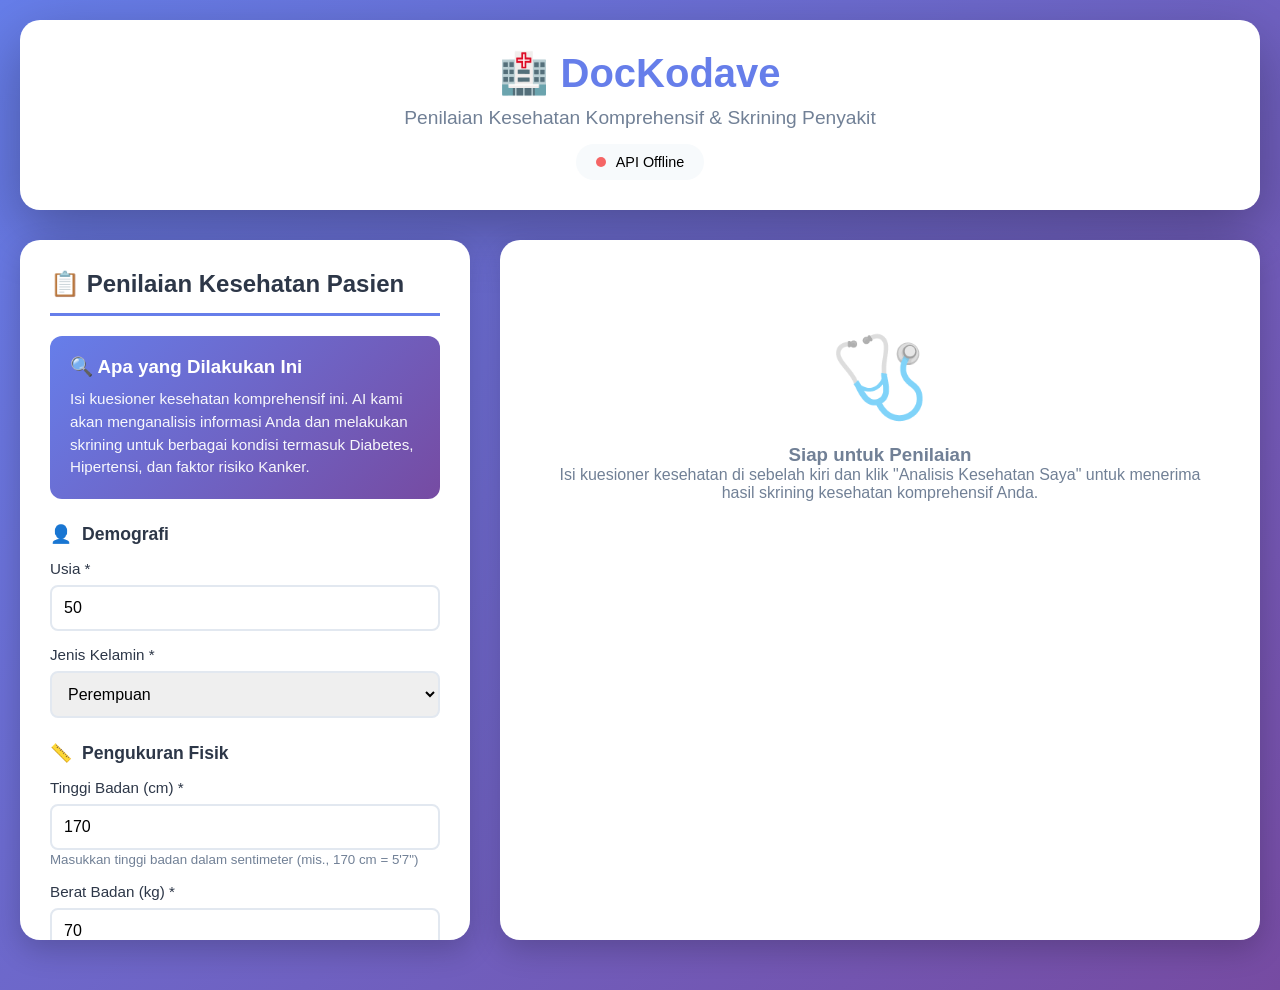
==== commit 411007f3: "Changed Gitignore  Changed IPAddress" ====
--- a/website/index.html
+++ b/website/index.html
@@ -4,7 +4,7 @@
 <head>
     <meta charset="UTF-8">
     <meta name="viewport" content="width=device-width, initial-scale=1.0">
-    <title>MediPredict - Comprehensive Health Assessment</title>
+    <title>DocKodave - Diagnosis Penyakit</title>
     <style>
         * {
             margin: 0;
@@ -574,162 +574,193 @@
 <body>
     <div class="container">
         <div class="header">
-            <h1>🏥 MediPredict</h1>
-            <p class="subtitle">Comprehensive Health Assessment & Disease Screening</p>
+            <h1>🏥 DocKodave</h1>
+            <p class="subtitle">Penilaian Kesehatan Komprehensif & Skrining Penyakit</p>
             <div class="api-status">
                 <div class="status-dot online" id="statusDot"></div>
-                <span id="statusText">Checking API...</span>
+                <span id="statusText">Memeriksa API...</span>
             </div>
         </div>
 
         <div class="main-content">
             <!-- Left Panel - Patient Information Form -->
             <div class="input-panel">
-                <h2 class="panel-title">📋 Patient Health Assessment</h2>
+                <h2 class="panel-title">📋 Penilaian Kesehatan Pasien</h2>
 
                 <div class="info-box">
-                    <h3>🔍 What This Does</h3>
-                    <p>Fill out this comprehensive health questionnaire. Our AI will analyze your information and screen
-                        for multiple conditions including Diabetes, Hypertension, and Cancer risk factors.</p>
+                    <h3>🔍 Apa yang Dilakukan Ini</h3>
+                    <p>Isi kuesioner kesehatan komprehensif ini. AI kami akan menganalisis informasi Anda dan melakukan
+                        skrining
+                        untuk berbagai kondisi termasuk Diabetes, Hipertensi, dan faktor risiko Kanker.</p>
                 </div>
 
                 <form id="healthForm">
                     <!-- Demographics -->
                     <div class="form-section">
-                        <h3><span>👤</span> Demographics</h3>
-                        <div class="form-group">
-                            <label for="Age">Age *</label>
+                        <h3><span>👤</span> Demografi</h3>
+                        <div class="form-group">
+                            <label for="Age">Usia *</label>
                             <input type="number" id="Age" name="Age" min="1" max="120" value="50" required>
                         </div>
                         <div class="form-group">
-                            <label for="Sex">Sex *</label>
+                            <label for="Sex">Jenis Kelamin *</label>
                             <select id="Sex" name="Sex" required>
-                                <option value="0">Female</option>
-                                <option value="1">Male</option>
+                                <option value="0">Perempuan</option>
+                                <option value="1">Laki-laki</option>
                             </select>
                         </div>
-                        <div class="form-group">
-                            <label for="BMI">Body Mass Index (BMI) *</label>
-                            <input type="number" id="BMI" name="BMI" min="10" max="60" step="0.1" value="25" required>
-                            <small style="color: var(--gray);">Calculate: weight(kg) / height(m)²</small>
+                    </div>
+
+                    <!-- Physical Measurements -->
+                    <div class="form-section">
+                        <h3><span>📏</span> Pengukuran Fisik</h3>
+                        <div class="form-group">
+                            <label for="Height">Tinggi Badan (cm) *</label>
+                            <input type="number" id="Height" name="Height" min="100" max="250" step="0.1" value="170"
+                                required>
+                            <small style="color: var(--gray);">Masukkan tinggi badan dalam sentimeter (mis., 170 cm =
+                                5'7")</small>
+                        </div>
+                        <div class="form-group">
+                            <label for="Weight">Berat Badan (kg) *</label>
+                            <input type="number" id="Weight" name="Weight" min="30" max="300" step="0.1" value="70"
+                                required>
+                            <small style="color: var(--gray);">Masukkan berat badan dalam kilogram (mis., 70 kg = 154
+                                lbs)</small>
+                        </div>
+                        <div class="form-group">
+                            <label>Indeks Massa Tubuh (IMT)</label>
+                            <div
+                                style="background: var(--light); padding: 15px; border-radius: 8px; border: 2px solid #e2e8f0;">
+                                <div style="display: flex; justify-content: space-between; align-items: center;">
+                                    <span style="font-size: 0.9em; color: var(--gray);">IMT Terhitung:</span>
+                                    <span id="calculatedBMI"
+                                        style="font-size: 1.5em; font-weight: bold; color: var(--primary);">24.2</span>
+                                </div>
+                                <div id="bmiCategory"
+                                    style="margin-top: 8px; font-size: 0.85em; padding: 5px 10px; border-radius: 5px; text-align: center; background: var(--success); color: white;">
+                                    Berat Badan Normal
+                                </div>
+                            </div>
+                            <input type="hidden" id="BMI" name="BMI" value="24.2">
                         </div>
                     </div>
 
                     <!-- Medical History -->
                     <div class="form-section">
-                        <h3><span>🏥</span> Medical History</h3>
+                        <h3><span>🏥</span> Riwayat Medis</h3>
                         <div class="form-group">
                             <div class="checkbox-group">
                                 <input type="checkbox" id="HighBP" name="HighBP">
-                                <label for="HighBP">High Blood Pressure</label>
+                                <label for="HighBP">Tekanan Darah Tinggi</label>
                             </div>
                         </div>
                         <div class="form-group">
                             <div class="checkbox-group">
                                 <input type="checkbox" id="HighChol" name="HighChol">
-                                <label for="HighChol">High Cholesterol</label>
+                                <label for="HighChol">Kolesterol Tinggi</label>
                             </div>
                         </div>
                         <div class="form-group">
                             <div class="checkbox-group">
                                 <input type="checkbox" id="Stroke" name="Stroke">
-                                <label for="Stroke">History of Stroke</label>
+                                <label for="Stroke">Riwayat Stroke</label>
                             </div>
                         </div>
                         <div class="form-group">
                             <div class="checkbox-group">
                                 <input type="checkbox" id="HeartDiseaseorAttack" name="HeartDiseaseorAttack">
-                                <label for="HeartDiseaseorAttack">Heart Disease or Heart Attack</label>
+                                <label for="HeartDiseaseorAttack">Penyakit Jantung atau Serangan Jantung</label>
                             </div>
                         </div>
                         <div class="form-group">
                             <div class="checkbox-group">
                                 <input type="checkbox" id="FamilyHistoryCancer" name="FamilyHistoryCancer">
-                                <label for="FamilyHistoryCancer">Family History of Cancer</label>
+                                <label for="FamilyHistoryCancer">Riwayat Kanker Keluarga</label>
                             </div>
                         </div>
                     </div>
 
                     <!-- Lifestyle Factors -->
                     <div class="form-section">
-                        <h3><span>🏃</span> Lifestyle</h3>
+                        <h3><span>🏃</span> Gaya Hidup</h3>
                         <div class="form-group">
                             <div class="checkbox-group">
                                 <input type="checkbox" id="Smoker" name="Smoker">
-                                <label for="Smoker">Tobacco/Smoking Use</label>
+                                <label for="Smoker">Penggunaan Tembakau/Merokok</label>
                             </div>
                         </div>
                         <div class="form-group">
                             <div class="checkbox-group">
                                 <input type="checkbox" id="AlcoholConsumption" name="AlcoholConsumption">
-                                <label for="AlcoholConsumption">Regular Alcohol Consumption</label>
+                                <label for="AlcoholConsumption">Konsumsi Alkohol Reguler</label>
                             </div>
                         </div>
                         <div class="form-group">
                             <div class="checkbox-group">
                                 <input type="checkbox" id="PhysActivity" name="PhysActivity">
-                                <label for="PhysActivity">Regular Physical Activity (past 30 days)</label>
+                                <label for="PhysActivity">Aktivitas Fisik Reguler (30 hari terakhir)</label>
                             </div>
                         </div>
                         <div class="form-group">
                             <div class="checkbox-group">
                                 <input type="checkbox" id="Fruits" name="Fruits">
-                                <label for="Fruits">Daily Fruit Consumption</label>
+                                <label for="Fruits">Konsumsi Buah Harian</label>
                             </div>
                         </div>
                         <div class="form-group">
                             <div class="checkbox-group">
                                 <input type="checkbox" id="Veggies" name="Veggies">
-                                <label for="Veggies">Daily Vegetable Consumption</label>
+                                <label for="Veggies">Konsumsi Sayuran Harian</label>
                             </div>
                         </div>
                     </div>
 
                     <!-- Health Status -->
                     <div class="form-section">
-                        <h3><span>💊</span> Current Health Status</h3>
-                        <div class="form-group">
-                            <label for="GenHlth">General Health (1=Excellent, 5=Poor)</label>
+                        <h3><span>💊</span> Status Kesehatan Saat Ini</h3>
+                        <div class="form-group">
+                            <label for="GenHlth">Kesehatan Umum (1=Sangat Baik, 5=Buruk)</label>
                             <input type="range" id="GenHlth" name="GenHlth" min="1" max="5" value="3">
                             <span class="range-value">3</span>
                         </div>
                         <div class="form-group">
-                            <label for="MentHlth">Mental Health Issues (days in past 30)</label>
+                            <label for="MentHlth">Masalah Kesehatan Mental (hari dalam 30 terakhir)</label>
                             <input type="range" id="MentHlth" name="MentHlth" min="0" max="30" value="0">
                             <span class="range-value">0</span>
                         </div>
                         <div class="form-group">
-                            <label for="PhysHlth">Physical Health Issues (days in past 30)</label>
+                            <label for="PhysHlth">Masalah Kesehatan Fisik (hari dalam 30 terakhir)</label>
                             <input type="range" id="PhysHlth" name="PhysHlth" min="0" max="30" value="0">
                             <span class="range-value">0</span>
                         </div>
                         <div class="form-group">
                             <div class="checkbox-group">
                                 <input type="checkbox" id="DiffWalk" name="DiffWalk">
-                                <label for="DiffWalk">Difficulty Walking or Climbing Stairs</label>
+                                <label for="DiffWalk">Kesulitan Berjalan atau Naik Tangga</label>
                             </div>
                         </div>
                     </div>
 
                     <!-- Symptoms (for cancer screening) -->
                     <div class="form-section">
-                        <h3><span>⚕️</span> Symptoms (if any)</h3>
+                        <h3><span>⚕️</span> Gejala (jika ada)</h3>
                         <div class="form-group">
                             <div class="checkbox-group">
                                 <input type="checkbox" id="OralLesions" name="OralLesions">
-                                <label for="OralLesions">Mouth sores or white/red patches</label>
+                                <label for="OralLesions">Luka mulut atau bercak putih/merah</label>
                             </div>
                         </div>
                         <div class="form-group">
                             <div class="checkbox-group">
                                 <input type="checkbox" id="UnexplainedBleeding" name="UnexplainedBleeding">
-                                <label for="UnexplainedBleeding">Unexplained bleeding</label>
+                                <label for="UnexplainedBleeding">Pendarahan yang tidak dapat dijelaskan</label>
                             </div>
                         </div>
                         <div class="form-group">
                             <div class="checkbox-group">
                                 <input type="checkbox" id="DifficultySwallowing" name="DifficultySwallowing">
-                                <label for="DifficultySwallowing">Difficulty swallowing</label>
+                                <label for="DifficultySwallowing">Kesulitan menelan</label>
                             </div>
                         </div>
                     </div>
@@ -737,11 +768,11 @@
                     <!-- Action Buttons -->
                     <button type="submit" class="btn btn-primary">
                         <span>🔬</span>
-                        <span>Analyze My Health</span>
+                        <span>Analisis Kesehatan Saya</span>
                     </button>
                     <button type="button" class="btn btn-secondary" id="resetBtn">
                         <span>🔄</span>
-                        <span>Reset Form</span>
+                        <span>Setel Ulang Formulir</span>
                     </button>
                 </form>
             </div>
@@ -751,9 +782,10 @@
                 <div id="resultsContent">
                     <div class="empty-state">
                         <div class="empty-state-icon">🩺</div>
-                        <h3>Ready for Assessment</h3>
-                        <p>Fill out the health questionnaire on the left and click "Analyze My Health" to receive your
-                            comprehensive health screening results.</p>
+                        <h3>Siap untuk Penilaian</h3>
+                        <p>Isi kuesioner kesehatan di sebelah kiri dan klik "Analisis Kesehatan Saya" untuk menerima
+                            hasil
+                            skrining kesehatan komprehensif Anda.</p>
                     </div>
                 </div>
             </div>
@@ -761,7 +793,7 @@
     </div>
 
     <script>
-        const API_BASE_URL = 'http://192.168.18.8:5000';
+        const API_BASE_URL = 'http://localhost:5000';
 
         // Initialize
         document.addEventListener('DOMContentLoaded', () => {
@@ -776,11 +808,11 @@
                 const data = await response.json();
 
                 document.getElementById('statusDot').className = 'status-dot online';
-                document.getElementById('statusText').textContent = `API Online - ${data.models_loaded} models ready`;
+                document.getElementById('statusText').textContent = `API Online - ${data.models_loaded} model siap`;
             } catch (error) {
                 document.getElementById('statusDot').className = 'status-dot offline';
                 document.getElementById('statusText').textContent = 'API Offline';
-                console.error('API Error:', error);
+                console.error('Kesalahan API:', error);
             }
         }
 
@@ -801,6 +833,68 @@
                     }
                 });
             });
+
+            // BMI calculation listeners
+            const heightInput = document.getElementById('Height');
+            const weightInput = document.getElementById('Weight');
+
+            if (heightInput && weightInput) {
+                heightInput.addEventListener('input', calculateBMI);
+                weightInput.addEventListener('input', calculateBMI);
+
+                // Calculate initial BMI
+                calculateBMI();
+            }
+        }
+
+        // Calculate BMI
+        function calculateBMI() {
+            const height = parseFloat(document.getElementById('Height').value);
+            const weight = parseFloat(document.getElementById('Weight').value);
+
+            if (height > 0 && weight > 0) {
+                // BMI = weight (kg) / height (m)²
+                const heightInMeters = height / 100;
+                const bmi = weight / (heightInMeters * heightInMeters);
+
+                // Update display
+                document.getElementById('calculatedBMI').textContent = bmi.toFixed(1);
+                document.getElementById('BMI').value = bmi.toFixed(1);
+
+                // Update category
+                updateBMICategory(bmi);
+            }
+        }
+
+        // Update BMI Category Display
+        function updateBMICategory(bmi) {
+            const categoryDiv = document.getElementById('bmiCategory');
+
+            let category = '';
+            let color = '';
+
+            if (bmi < 18.5) {
+                category = 'Kurus';
+                color = 'var(--info)';
+            } else if (bmi < 25) {
+                category = 'Berat Badan Normal';
+                color = 'var(--success)';
+            } else if (bmi < 30) {
+                category = 'Kelebihan Berat Badan';
+                color = 'var(--warning)';
+            } else if (bmi < 35) {
+                category = 'Obesitas (Kelas I)';
+                color = 'var(--danger)';
+            } else if (bmi < 40) {
+                category = 'Obesitas (Kelas II)';
+                color = 'var(--danger)';
+            } else {
+                category = 'Obesitas (Kelas III)';
+                color = 'var(--danger)';
+            }
+
+            categoryDiv.textContent = category;
+            categoryDiv.style.background = color;
         }
 
         // Handle Form Submission
@@ -814,8 +908,8 @@
             resultsContainer.innerHTML = `
                 <div class="loading">
                     <div class="spinner"></div>
-                    <h3>Analyzing your health data...</h3>
-                    <p>Screening for multiple conditions using AI models</p>
+                    <h3>Menganalisis data kesehatan Anda...</h3>
+                    <p>Skrining berbagai kondisi menggunakan model AI</p>
                 </div>
             `;
 
@@ -829,7 +923,7 @@
 
                 displayComprehensiveResults(predictions, formData);
             } catch (error) {
-                displayError('Failed to complete health assessment: ' + error.message);
+                displayError('Gagal menyelesaikan penilaian kesehatan: ' + error.message);
             }
         }
 
@@ -961,110 +1055,123 @@
         function displayComprehensiveResults(predictions, formData) {
             const resultsContainer = document.getElementById('resultsContent');
 
-            // Count positive results
-            let positiveCount = 0;
-            let highRiskCount = 0;
+            // Separate positive/at-risk from low-risk
+            let highPriorityResults = [];
+            let lowPriorityResults = [];
 
             predictions.forEach(pred => {
                 if (pred.success) {
                     const isPositive = checkIfPositive(pred);
-                    if (isPositive) positiveCount++;
-                    if (pred.confidence > 0.7 && isPositive) highRiskCount++;
+                    const confidence = pred.confidence || 0;
+
+                    if (isPositive && confidence > 0.4) {
+                        highPriorityResults.push(pred);
+                    } else {
+                        lowPriorityResults.push(pred);
+                    }
                 }
             });
 
-            // Overall health status
-            let healthStatus = 'healthy';
-            let statusMessage = 'No significant health concerns detected';
-            let statusClass = '';
-
-            if (highRiskCount > 0) {
-                healthStatus = 'high-risk';
-                statusMessage = `${highRiskCount} condition${highRiskCount > 1 ? 's' : ''} detected with high confidence`;
-                statusClass = 'high-risk';
-            } else if (positiveCount > 0) {
-                healthStatus = 'at-risk';
-                statusMessage = `${positiveCount} potential health concern${positiveCount > 1 ? 's' : ''} detected`;
-                statusClass = 'at-risk';
-            }
+            // Sort high priority by confidence (highest first)
+            highPriorityResults.sort((a, b) => (b.confidence || 0) - (a.confidence || 0));
 
             let html = '';
 
             // Health Summary
-            if (healthStatus === 'healthy') {
+            if (highPriorityResults.length === 0) {
                 html += `
                     <div class="health-summary">
-                        <h2>✅ Good Health Status</h2>
-                        <p>Based on your assessment, no major health concerns were detected. Continue maintaining your healthy lifestyle!</p>
+                        <h2>✅ Status Kesehatan Sangat Baik</h2>
+                        <p>Berdasarkan penilaian komprehensif Anda, tidak ada masalah kesehatan yang signifikan terdeteksi di semua skrining.</p>
+                        <p style="margin-top: 10px; font-size: 0.95em;">Terus pertahankan gaya hidup sehat Anda dan jadwalkan pemeriksaan rutin.</p>
                     </div>
                     
                     <div class="alert alert-success">
                         <div class="alert-icon">💚</div>
                         <div>
-                            <strong>Great News!</strong><br>
-                            Your screening results show low risk for diabetes, hypertension, and cancer. Keep up the healthy habits!
-                        </div>
-                    </div>
-                `;
-            } else {
-                html += `
-                    <div class="health-summary ${statusClass}">
-                        <h2>⚠️ Health Assessment Results</h2>
-                        <p>${statusMessage}</p>
-                        <p style="margin-top: 10px; font-size: 0.95em;">Please review the detailed results below and follow the recommended actions.</p>
-                    </div>
-                `;
-            }
-
-            // Disease Results
-            html += '<div class="disease-results">';
-            html += '<h3 style="color: var(--dark); margin-bottom: 20px; font-size: 1.4em;">🔬 Screening Results by Condition</h3>';
-
-            predictions.forEach(pred => {
-                if (pred.success) {
-                    html += generateDiseaseCard(pred);
-                }
-            });
-
-            html += '</div>';
-
-            // General Health Recommendations (if healthy)
-            if (healthStatus === 'healthy') {
-                html += `
-                    <div class="rec-category" style="background: var(--light); padding: 20px; border-radius: 12px;">
+                            <strong>Berita Bagus!</strong><br>
+                            Hasil skrining Anda menunjukkan risiko rendah untuk diabetes, hipertensi, dan kanker. Semua indikator kesehatan vital berada dalam kisaran sehat.
+                        </div>
+                    </div>
+                    
+                    <div class="rec-category" style="background: var(--light); padding: 20px; border-radius: 12px; margin-top: 20px;">
                         <h4 style="font-size: 1.2em; margin-bottom: 15px;">
-                            <span>💡</span> General Health Recommendations
+                            <span>💡</span> Pertahankan Kesehatan Anda
                         </h4>
                         <ul class="rec-list">
                             <li class="rec-item">
                                 <div class="rec-icon">✓</div>
-                                <div class="rec-text">Continue annual health check-ups with your primary care physician</div>
+                                <div class="rec-text">Schedule annual physical examinations with your primary care physician</div>
                             </li>
                             <li class="rec-item">
                                 <div class="rec-icon">✓</div>
-                                <div class="rec-text">Maintain a balanced diet rich in fruits, vegetables, and whole grains</div>
+                                <div class="rec-text">Continue eating a balanced diet with plenty of fruits, vegetables, and whole grains</div>
                             </li>
                             <li class="rec-item">
                                 <div class="rec-icon">✓</div>
-                                <div class="rec-text">Exercise regularly - at least 150 minutes of moderate activity per week</div>
+                                <div class="rec-text">Maintain regular exercise routine - at least 150 minutes of moderate activity per week</div>
                             </li>
                             <li class="rec-item">
                                 <div class="rec-icon">✓</div>
-                                <div class="rec-text">Get 7-9 hours of quality sleep each night</div>
+                                <div class="rec-text">Prioritize 7-9 hours of quality sleep each night</div>
                             </li>
                             <li class="rec-item">
                                 <div class="rec-icon">✓</div>
-                                <div class="rec-text">Manage stress through mindfulness, meditation, or hobbies</div>
+                                <div class="rec-text">Practice stress management through meditation, yoga, or hobbies</div>
                             </li>
                             <li class="rec-item">
                                 <div class="rec-icon">✓</div>
-                                <div class="rec-text">Stay hydrated - drink at least 8 glasses of water daily</div>
+                                <div class="rec-text">Stay hydrated with at least 8 glasses of water daily</div>
                             </li>
                             <li class="rec-item">
                                 <div class="rec-icon">✓</div>
-                                <div class="rec-text">Avoid smoking and limit alcohol consumption</div>
+                                <div class="rec-text">Avoid tobacco products and limit alcohol consumption</div>
+                            </li>
+                            <li class="rec-item">
+                                <div class="rec-icon">✓</div>
+                                <div class="rec-text">Keep up with age-appropriate cancer screenings (mammogram, colonoscopy, etc.)</div>
                             </li>
                         </ul>
+                    </div>
+                `;
+            } else {
+                // Show priority condition(s)
+                const primaryCondition = highPriorityResults[0];
+                const conditionCount = highPriorityResults.length;
+
+                html += `
+                    <div class="health-summary high-risk">
+                        <h2>⚠️ Masalah Kesehatan Terdeteksi</h2>
+                        <p>${conditionCount === 1 ? 'Satu kondisi memerlukan' : `${conditionCount} kondisi memerlukan`} perhatian Anda berdasarkan hasil skrining.</p>
+                        <p style="margin-top: 10px; font-size: 0.95em;">Harap tinjau temuan di bawah ini dan ikuti tindakan yang direkomendasikan segera.</p>
+                    </div>
+                `;
+
+                // Display each high-priority result prominently
+                highPriorityResults.forEach((pred, index) => {
+                    html += generateDetailedDiseaseCard(pred, index === 0); // First one is most prominent
+                });
+            }
+
+            // Show low-risk results minimized at bottom
+            if (lowPriorityResults.length > 0) {
+                html += `
+                    <div style="margin-top: 40px; padding-top: 30px; border-top: 2px solid #e2e8f0;">
+                        <h4 style="color: var(--gray); font-size: 1.1em; margin-bottom: 15px;">
+                            ✓ Skrining Lainnya - Risiko Rendah
+                        </h4>
+                        <div style="display: grid; grid-template-columns: repeat(auto-fit, minmax(250px, 1fr)); gap: 15px;">
+                `;
+
+                lowPriorityResults.forEach(pred => {
+                    html += generateMinimalDiseaseCard(pred);
+                });
+
+                html += `
+                        </div>
+                        <p style="color: var(--gray); font-size: 0.9em; margin-top: 15px; text-align: center;">
+                            Kondisi ini menunjukkan probabilitas rendah berdasarkan profil kesehatan saat ini Anda. Terus pertahankan kebiasaan sehat untuk mempertahankan risiko rendah.
+                        </p>
                     </div>
                 `;
             }
@@ -1074,15 +1181,381 @@
                 <div class="alert alert-warning" style="margin-top: 30px;">
                     <div class="alert-icon">⚠️</div>
                     <div>
-                        <strong>Important Disclaimer:</strong><br>
-                        This is an AI-based screening tool for educational purposes only. It is NOT a medical diagnosis and should NOT replace professional medical advice. 
-                        Always consult with qualified healthcare providers for proper diagnosis and treatment.
+                        <strong>Penolakan Tanggung Jawab Medis Penting:</strong><br>
+                        Ini adalah alat skrining berbasis AI untuk tujuan pendidikan saja. Ini BUKAN diagnosis medis dan TIDAK boleh menggantikan evaluasi medis profesional. 
+                        Selalu konsultasikan dengan penyedia layanan kesehatan yang berkualitas untuk diagnosis, pengobatan, dan saran medis yang tepat. Jika Anda memiliki gejala atau kekhawatiran, harap segera cari perhatian medis.
                     </div>
                 </div>
             `;
 
             resultsContainer.innerHTML = html;
             resultsContainer.scrollIntoView({ behavior: 'smooth', block: 'start' });
+        }
+
+        // Generate Detailed Disease Card (for detected/at-risk conditions)
+        function generateDetailedDiseaseCard(pred, isPrimary) {
+            const diseaseInfo = {
+                diabetes: { name: 'Diabetes', icon: '🩸', color: '#f56565' },
+                hypertension: { name: 'Hypertension (High Blood Pressure)', icon: '❤️', color: '#ed8936' },
+                oral_cancer: { name: 'Oral Cancer Risk', icon: '👄', color: '#f56565' }
+            };
+
+            const diseaseKey = normalizeDiseaseName(pred.disease);
+            const info = diseaseInfo[diseaseKey] || { name: pred.disease || 'Unknown', icon: '❓', color: '#999' };
+            const confidence = pred.confidence || 0;
+
+            let severityLevel = 'High Risk';
+            let severityColor = '#f56565';
+
+            if (confidence < 0.7) {
+                severityLevel = 'Moderate Risk';
+                severityColor = '#ed8936';
+            }
+
+            let html = `
+                <div style="background: white; border-radius: 15px; padding: 30px; margin-bottom: 25px; 
+                            box-shadow: 0 4px 20px rgba(0,0,0,0.15); border-left: 6px solid ${info.color};">
+                    
+                    <!-- Header -->
+                    <div style="display: flex; justify-content: space-between; align-items: center; margin-bottom: 25px;">
+                        <div style="display: flex; align-items: center; gap: 15px;">
+                            <span style="font-size: 3em;">${info.icon}</span>
+                            <div>
+                                <h2 style="color: var(--dark); font-size: 1.8em; margin-bottom: 5px;">${info.name}</h2>
+                                <p style="color: var(--gray); font-size: 1em;">Screening Result</p>
+                            </div>
+                        </div>
+                        <div style="background: ${severityColor}; color: white; padding: 12px 24px; 
+                                    border-radius: 25px; font-weight: bold; font-size: 1.1em;">
+                            ${severityLevel}
+                        </div>
+                    </div>
+                    
+                    <!-- Confidence Bar -->
+                    <div style="margin-bottom: 25px;">
+                        <div style="display: flex; justify-content: space-between; align-items: center; margin-bottom: 10px;">
+                            <span style="font-weight: 600; color: var(--dark);">Prediction Confidence</span>
+                            <span style="font-size: 1.5em; font-weight: bold; color: ${severityColor};">
+                                ${(confidence * 100).toFixed(1)}%
+                            </span>
+                        </div>
+                        <div style="background: #e2e8f0; height: 40px; border-radius: 20px; overflow: hidden;">
+                            <div style="height: 100%; background: linear-gradient(90deg, ${severityColor} 0%, ${severityColor}dd 100%); 
+                                        width: ${(confidence * 100).toFixed(0)}%; display: flex; align-items: center; 
+                                        justify-content: flex-end; padding-right: 15px; color: white; font-weight: bold;
+                                        transition: width 0.8s ease;">
+                            </div>
+                        </div>
+                    </div>
+            `;
+
+            // Probability Breakdown
+            if (pred.probabilities) {
+                html += `
+                    <div style="background: var(--light); padding: 20px; border-radius: 12px; margin-bottom: 25px;">
+                        <h4 style="color: var(--dark); margin-bottom: 15px; font-size: 1.1em;">
+                            📊 Probability Breakdown
+                        </h4>
+                        <div style="display: grid; grid-template-columns: repeat(auto-fit, minmax(150px, 1fr)); gap: 15px;">
+                `;
+
+                Object.entries(pred.probabilities).forEach(([key, value]) => {
+                    const label = getPredictionLabel(key, pred.disease);
+                    const isHighest = value === Math.max(...Object.values(pred.probabilities));
+                    html += `
+                        <div style="background: white; padding: 15px; border-radius: 10px; text-align: center;
+                                    border: 2px solid ${isHighest ? severityColor : '#e2e8f0'};">
+                            <div style="font-size: 0.9em; color: var(--gray); margin-bottom: 8px;">${label}</div>
+                            <div style="font-size: 1.8em; font-weight: bold; color: ${isHighest ? severityColor : 'var(--dark)'};">
+                                ${(value * 100).toFixed(1)}%
+                            </div>
+                        </div>
+                    `;
+                });
+
+                html += `
+                        </div>
+                    </div>
+                `;
+            }
+
+            // Clinical Interpretation
+            html += `
+                <div style="background: #ebf8ff; border-left: 4px solid var(--info); padding: 20px; 
+                            border-radius: 8px; margin-bottom: 25px;">
+                    <h4 style="color: var(--info); margin-bottom: 10px; display: flex; align-items: center; gap: 10px;">
+                        <span>🔍</span> Interpretasi Klinis
+                    </h4>
+                    <p style="color: var(--dark); line-height: 1.6; margin: 0;">
+                        ${getDetailedInterpretation(pred.disease, pred.prediction, confidence)}
+                    </p>
+                </div>
+            `;
+
+            // Recommendations Section
+            if (pred.recommendations) {
+                html += '<div style="margin-top: 30px;">';
+
+                // Immediate Actions
+                if (pred.recommendations.immediate_actions && pred.recommendations.immediate_actions.length > 0) {
+                    html += `
+                        <div style="background: #fff5f5; border-left: 4px solid var(--danger); padding: 20px; 
+                                    border-radius: 8px; margin-bottom: 20px;">
+                            <h3 style="color: var(--danger); margin-bottom: 15px; font-size: 1.3em; display: flex; align-items: center; gap: 10px;">
+                                <span>🚨</span> Tindakan Segera Required
+                            </h3>
+                            <ul style="list-style: none; padding: 0; margin: 0;">
+                                ${pred.recommendations.immediate_actions.map((action, index) => `
+                                    <li style="padding: 12px; background: white; border-radius: 8px; margin-bottom: 10px;
+                                               display: flex; align-items: flex-start; gap: 12px;">
+                                        <span style="background: var(--danger); color: white; width: 28px; height: 28px;
+                                                     border-radius: 50%; display: flex; align-items: center; justify-content: center;
+                                                     font-weight: bold; flex-shrink: 0;">${index + 1}</span>
+                                        <span style="color: var(--dark); line-height: 1.6; flex: 1;">${action}</span>
+                                    </li>
+                                `).join('')}
+                            </ul>
+                        </div>
+                    `;
+                }
+
+                // Diagnostic Tests
+                if (pred.recommendations.diagnostic_workup && pred.recommendations.diagnostic_workup.length > 0) {
+                    html += `
+                        <div style="background: var(--light); padding: 20px; border-radius: 12px; margin-bottom: 20px;">
+                            <h3 style="color: var(--dark); margin-bottom: 15px; font-size: 1.2em; display: flex; align-items: center; gap: 10px;">
+                                <span>🔬</span> Recommended Diagnostic Tests
+                            </h3>
+                            <div style="display: grid; gap: 12px;">
+                                ${pred.recommendations.diagnostic_workup.slice(0, 5).map(test => `
+                                    <div style="background: white; padding: 15px; border-radius: 8px; border-left: 3px solid var(--info);">
+                                        <div style="font-weight: bold; color: var(--dark); margin-bottom: 5px;">
+                                            🧪 ${test.test || test}
+                                        </div>
+                                        ${test.purpose ? `<div style="font-size: 0.9em; color: var(--gray); margin-bottom: 5px;">${test.purpose}</div>` : ''}
+                                        ${test.target ? `<div style="font-size: 0.9em; color: var(--primary); font-weight: 500;">Target: ${test.target}</div>` : ''}
+                                        ${test.frequency ? `<div style="font-size: 0.85em; color: var(--gray);">Frequency: ${test.frequency}</div>` : ''}
+                                    </div>
+                                `).join('')}
+                            </div>
+                        </div>
+                    `;
+                }
+
+                // Short-term Goals
+                if (pred.recommendations.short_term_goals && pred.recommendations.short_term_goals.length > 0) {
+                    html += `
+                        <div style="background: #f0fff4; border-left: 4px solid var(--success); padding: 20px; 
+                                    border-radius: 8px; margin-bottom: 20px;">
+                            <h3 style="color: var(--success); margin-bottom: 15px; font-size: 1.2em; display: flex; align-items: center; gap: 10px;">
+                                <span>🎯</span> Your Health Goals (1-3 months)
+                            </h3>
+                            ${pred.recommendations.short_term_goals.slice(0, 4).map(goal => `
+                                <div style="background: white; padding: 15px; border-radius: 8px; margin-bottom: 12px;">
+                                    <div style="font-weight: bold; color: var(--dark); margin-bottom: 8px;">
+                                        ✓ ${goal.goal || goal}
+                                    </div>
+                                    ${goal.timeframe ? `<div style="font-size: 0.9em; color: var(--gray);">⏱️ ${goal.timeframe}</div>` : ''}
+                                    ${goal.success_criteria ? `<div style="font-size: 0.9em; color: var(--success); margin-top: 5px;">Success: ${goal.success_criteria}</div>` : ''}
+                                </div>
+                            `).join('')}
+                        </div>
+                    `;
+                }
+
+                // Lifestyle Modifications
+                if (pred.recommendations.lifestyle_modifications) {
+                    const lifestyle = pred.recommendations.lifestyle_modifications;
+                    html += `
+                        <div style="background: #fffaf0; border-left: 4px solid var(--warning); padding: 20px; 
+                                    border-radius: 8px; margin-bottom: 20px;">
+                            <h3 style="color: var(--warning); margin-bottom: 15px; font-size: 1.2em; display: flex; align-items: center; gap: 10px;">
+                                <span>🥗</span> Lifestyle Modifications
+                            </h3>
+                    `;
+
+                    // Nutrition
+                    if (lifestyle.nutrition) {
+                        html += `
+                            <div style="background: white; padding: 15px; border-radius: 8px; margin-bottom: 15px;">
+                                <h4 style="color: var(--dark); margin-bottom: 10px;">🍎 Nutrition</h4>
+                                ${lifestyle.nutrition.approach ? `<p style="color: var(--gray); margin-bottom: 10px;">${lifestyle.nutrition.approach}</p>` : ''}
+                                ${lifestyle.nutrition.specific_guidance ? `
+                                    <ul style="list-style: none; padding: 0; margin: 0;">
+                                        ${lifestyle.nutrition.specific_guidance.slice(0, 5).map(tip => `
+                                            <li style="padding: 8px 0; color: var(--dark); display: flex; align-items: start; gap: 10px;">
+                                                <span style="color: var(--success);">✓</span>
+                                                <span>${tip}</span>
+                                            </li>
+                                        `).join('')}
+                                    </ul>
+                                ` : ''}
+                            </div>
+                        `;
+                    }
+
+                    // Physical Activity
+                    if (lifestyle.physical_activity) {
+                        html += `
+                            <div style="background: white; padding: 15px; border-radius: 8px; margin-bottom: 15px;">
+                                <h4 style="color: var(--dark); margin-bottom: 10px;">💪 Physical Activity</h4>
+                                ${lifestyle.physical_activity.prescription ? `<p style="color: var(--gray); margin-bottom: 10px; font-weight: 500;">${lifestyle.physical_activity.prescription}</p>` : ''}
+                                ${lifestyle.physical_activity.safety_precautions ? `
+                                    <div style="background: var(--light); padding: 10px; border-radius: 6px; margin-top: 10px;">
+                                        <strong style="color: var(--dark);">⚠️ Safety Precautions:</strong>
+                                        <ul style="margin: 10px 0 0 20px; color: var(--gray);">
+                                            ${lifestyle.physical_activity.safety_precautions.slice(0, 3).map(tip => `
+                                                <li style="margin: 5px 0;">${tip}</li>
+                                            `).join('')}
+                                        </ul>
+                                    </div>
+                                ` : ''}
+                            </div>
+                        `;
+                    }
+
+                    // If array format (basic recommendations)
+                    if (Array.isArray(lifestyle)) {
+                        html += `
+                            <ul style="list-style: none; padding: 0; margin: 0;">
+                                ${lifestyle.slice(0, 6).map(mod => `
+                                    <li style="padding: 10px; background: white; border-radius: 8px; margin-bottom: 8px;
+                                               display: flex; align-items: start; gap: 10px;">
+                                        <span style="color: var(--success); font-size: 1.2em;">✓</span>
+                                        <span style="color: var(--dark); flex: 1;">${mod}</span>
+                                    </li>
+                                `).join('')}
+                            </ul>
+                        `;
+                    }
+
+                    html += '</div>';
+                }
+
+                // Warning Signs
+                if (pred.recommendations.warning_signs && pred.recommendations.warning_signs.length > 0) {
+                    html += `
+                        <div class="alert alert-warning">
+                            <div class="alert-icon" style="font-size: 2em;">⚠️</div>
+                            <div>
+                                <strong style="font-size: 1.1em;">Watch for These Warning Signs:</strong>
+                                <ul style="margin: 10px 0 0 20px; line-height: 1.8;">
+                                    ${pred.recommendations.warning_signs.slice(0, 4).map(sign => `
+                                        <li>${sign.sign || sign.details || sign}</li>
+                                    `).join('')}
+                                </ul>
+                                <p style="margin-top: 10px; font-size: 0.95em;">
+                                    If you experience any of these symptoms, contact your healthcare provider promptly.
+                                </p>
+                            </div>
+                        </div>
+                    `;
+                }
+
+                // Emergency Indicators
+                if (pred.recommendations.emergency_indicators && pred.recommendations.emergency_indicators.length > 0) {
+                    html += `
+                        <div class="alert alert-danger">
+                            <div class="alert-icon" style="font-size: 2em;">🚨</div>
+                            <div>
+                                <strong style="font-size: 1.1em;">CALL 911 IMMEDIATELY IF:</strong>
+                                <ul style="margin: 10px 0 0 20px; line-height: 1.8; font-weight: 500;">
+                                    ${pred.recommendations.emergency_indicators.slice(0, 3).map(indicator => `
+                                        <li>${indicator.emergency || indicator.signs || indicator}</li>
+                                    `).join('')}
+                                </ul>
+                            </div>
+                        </div>
+                    `;
+                }
+
+                // Specialist Referrals
+                if (pred.recommendations.specialist_referrals && pred.recommendations.specialist_referrals.length > 0) {
+                    html += `
+                        <div style="background: var(--light); padding: 20px; border-radius: 12px; margin-bottom: 20px;">
+                            <h3 style="color: var(--dark); margin-bottom: 15px; font-size: 1.2em; display: flex; align-items: center; gap: 10px;">
+                                <span>👨‍⚕️</span> Recommended Specialists
+                            </h3>
+                            <div style="display: grid; gap: 12px;">
+                                ${pred.recommendations.specialist_referrals.map(ref => `
+                                    <div style="background: white; padding: 15px; border-radius: 8px; display: flex; align-items: start; gap: 12px;">
+                                        <span style="font-size: 2em;">🏥</span>
+                                        <div style="flex: 1;">
+                                            <div style="font-weight: bold; color: var(--dark); margin-bottom: 5px;">
+                                                ${ref.specialist || ref}
+                                            </div>
+                                            ${ref.when ? `<div style="font-size: 0.9em; color: var(--warning); font-weight: 500;">⏰ ${ref.when}</div>` : ''}
+                                            ${ref.purpose ? `<div style="font-size: 0.9em; color: var(--gray); margin-top: 5px;">${ref.purpose}</div>` : ''}
+                                        </div>
+                                    </div>
+                                `).join('')}
+                            </div>
+                        </div>
+                    `;
+                }
+
+                html += '</div>'; // Close recommendations section
+            }
+
+            html += '</div>'; // Close main card
+            return html;
+        }
+
+        // Generate Minimal Disease Card (for low-risk conditions)
+        function generateMinimalDiseaseCard(pred) {
+            const diseaseInfo = {
+                diabetes: { name: 'Diabetes', icon: '🩸' },
+                hypertension: { name: 'Hypertension', icon: '❤️' },
+                oral_cancer: { name: 'Oral Cancer', icon: '👄' }
+            };
+
+            const diseaseKey = normalizeDiseaseName(pred.disease);
+            const info = diseaseInfo[diseaseKey] || { name: pred.disease || 'Unknown', icon: '❓' };
+            const confidence = pred.confidence || 0;
+
+            return `
+                <div style="background: #f0fff4; border: 2px solid var(--success); border-radius: 10px; 
+                            padding: 15px; text-align: center;">
+                    <div style="font-size: 2em; margin-bottom: 8px;">${info.icon}</div>
+                    <div style="font-weight: bold; color: var(--dark); margin-bottom: 5px;">${info.name}</div>
+                    <div style="color: var(--success); font-weight: 600; font-size: 0.95em;">✓ Risiko Rendah</div>
+                    <div style="color: var(--gray); font-size: 0.85em; margin-top: 5px;">
+                        ${(confidence * 100).toFixed(0)}% kepercayaan
+                    </div>
+                </div>
+            `;
+        }
+
+        // Get Detailed Interpretation
+        function getDetailedInterpretation(disease, prediction, confidence) {
+            const normalizedDisease = normalizeDiseaseName(disease);
+            const pred = String(prediction).toLowerCase();
+
+            if (normalizedDisease === 'diabetes') {
+                if (pred === '2') {
+                    return `Based on your health profile and risk factors, our AI model predicts a <strong>${(confidence * 100).toFixed(1)}% likelihood of Type 2 Diabetes</strong>. This indicates elevated blood sugar levels that require medical evaluation and management. Key risk factors include BMI, family history, lifestyle habits, and age. It's important to schedule an appointment with an endocrinologist or your primary care physician within the next few days to confirm this assessment with proper blood glucose testing (fasting glucose and HbA1c). Early detection and treatment can prevent serious complications.`;
+                } else if (pred === '1') {
+                    return `Your results suggest <strong>prediabetes</strong> with ${(confidence * 100).toFixed(1)}% confidence. This means your blood sugar levels are higher than normal but not yet in the diabetes range. The good news is that prediabetes is often reversible through lifestyle modifications such as weight loss, dietary changes, and increased physical activity. Without intervention, prediabetes can progress to Type 2 diabetes within a few years. Consult your doctor about a prevention plan, which may include regular monitoring and possible medication.`;
+                }
+            } else if (normalizedDisease === 'hypertension') {
+                if (pred === '1') {
+                    return `Your cardiovascular risk profile suggests <strong>${(confidence * 100).toFixed(1)}% likelihood of hypertension</strong> (high blood pressure). This assessment is based on factors including age, BMI, cholesterol levels, family history, and lifestyle habits. Hypertension is often called the "silent killer" because it typically has no symptoms but can lead to serious complications including heart attack, stroke, and kidney disease. You should have your blood pressure measured by a healthcare professional and discuss whether treatment (lifestyle changes and/or medication) is needed. Target blood pressure is generally below 130/80 mmHg.`;
+                } else {
+                    return `Based on your current health profile, your cardiovascular risk factors appear within normal range with a ${(confidence * 100).toFixed(1)}% confidence level. Continue maintaining heart-healthy habits including regular exercise, a balanced diet low in sodium, stress management, and avoiding tobacco. Monitor your blood pressure regularly and maintain communication with your healthcare provider about your cardiovascular health.`;
+                }
+            } else if (normalizedDisease === 'oral_cancer') {
+                if (pred === 'yes') {
+                    return `<strong>IMPORTANT:</strong> Your risk assessment indicates a ${(confidence * 100).toFixed(1)}% likelihood of oral cancer risk based on factors including tobacco use, alcohol consumption, HPV status, oral symptoms, and family history. This does NOT mean you have cancer, but it indicates you have significant risk factors that require professional evaluation. Oral cancer is highly treatable when detected early. You should schedule an examination with an oral surgeon, ENT specialist, or oncologist as soon as possible for a thorough clinical examination and possible biopsy. Do not delay seeking medical attention, especially if you have persistent mouth sores, white/red patches, or unexplained bleeding.`;
+                }
+            }
+
+            return `Results indicate ${confidence > 0.7 ? 'high' : 'moderate'} confidence in this assessment based on your provided health information.`;
+        }
+
+        // Normalize disease name returned by API into internal key
+        function normalizeDiseaseName(disease) {
+            if (!disease) return '';
+            return String(disease).toLowerCase().trim().replace(/\s+/g, '_');
         }
 
         // Check if prediction is positive
@@ -1101,179 +1574,8 @@
             return false;
         }
 
-        // Generate Disease Card
-        function generateDiseaseCard(pred) {
-            const diseaseInfo = {
-                diabetes: { name: 'Diabetes', icon: '🩸' },
-                hypertension: { name: 'Hypertension', icon: '❤️' },
-                oral_cancer: { name: 'Oral Cancer', icon: '👄' }
-            };
-
-            const diseaseKey = normalizeDiseaseName(pred.disease);
-            const info = diseaseInfo[diseaseKey] || { name: pred.disease || 'Unknown', icon: '❓' };
-            const isPositive = checkIfPositive(pred);
-            const confidence = pred.confidence || 0;
-
-            let cardClass = 'negative';
-            let statusClass = 'status-negative';
-            let statusText = 'Low Risk';
-            let barClass = 'low';
-
-            if (isPositive) {
-                if (confidence > 0.7) {
-                    cardClass = 'positive';
-                    statusClass = 'status-positive';
-                    statusText = 'Detected';
-                    barClass = 'high';
-                } else {
-                    cardClass = 'warning';
-                    statusClass = 'status-warning';
-                    statusText = 'Moderate Risk';
-                    barClass = 'medium';
-                }
-            }
-
-            let html = `
-                <div class="disease-card ${cardClass}">
-                    <div class="disease-header">
-                        <div class="disease-name">
-                            <span class="disease-icon">${info.icon}</span>
-                            <span>${info.name}</span>
-                        </div>
-                        <div class="disease-status ${statusClass}">${statusText}</div>
-                    </div>
-                    
-                    <div class="disease-probability">
-                        <div class="probability-bar">
-                            <div class="probability-fill ${barClass}" style="width: ${(confidence * 100).toFixed(0)}%">
-                                ${(confidence * 100).toFixed(1)}% Confidence
-                            </div>
-                        </div>
-            `;
-
-            // Show probability breakdown if available
-            if (pred.probabilities) {
-                html += '<div class="probability-details">';
-                Object.entries(pred.probabilities).forEach(([key, value]) => {
-                    const label = getPredictionLabel(key, diseaseKey);
-                    html += `
-                        <div class="prob-item">
-                            <div class="prob-label">${label}</div>
-                            <div class="prob-value">${(value * 100).toFixed(0)}%</div>
-                        </div>
-                    `;
-                });
-                html += '</div>';
-            }
-
-            html += '</div>'; // Close probability div
-
-            // Interpretation
-            html += '<div style="margin: 15px 0; padding: 12px; background: white; border-radius: 8px;">';
-            html += `<strong>Interpretation:</strong><br>`;
-            html += getInterpretation(pred.disease, pred.prediction, confidence);
-            html += '</div>';
-
-            // Show recommendations if positive or moderate risk
-            if (isPositive && pred.recommendations) {
-                html += '<div class="recommendations-section">';
-
-                // Immediate Actions
-                if (pred.recommendations.immediate_actions && pred.recommendations.immediate_actions.length > 0) {
-                    html += `
-                        <div class="rec-category">
-                            <h4><span>🚨</span> Immediate Actions</h4>
-                            <ul class="rec-list">
-                                ${pred.recommendations.immediate_actions.slice(0, 3).map(action => `
-                                    <li class="rec-item">
-                                        <div class="rec-icon">▶️</div>
-                                        <div class="rec-text">${action}</div>
-                                    </li>
-                                `).join('')}
-                            </ul>
-                        </div>
-                    `;
-                }
-
-                // Lifestyle Modifications
-                if (pred.recommendations.lifestyle_modifications) {
-                    const lifestyle = pred.recommendations.lifestyle_modifications;
-                    html += '<div class="rec-category"><h4><span>🥗</span> Lifestyle Modifications</h4><ul class="rec-list">';
-
-                    if (Array.isArray(lifestyle)) {
-                        lifestyle.slice(0, 3).forEach(mod => {
-                            html += `
-                                <li class="rec-item">
-                                    <div class="rec-icon">✓</div>
-                                    <div class="rec-text">${mod}</div>
-                                </li>
-                            `;
-                        });
-                    } else if (lifestyle.nutrition && lifestyle.nutrition.specific_guidance) {
-                        lifestyle.nutrition.specific_guidance.slice(0, 3).forEach(tip => {
-                            html += `
-                                <li class="rec-item">
-                                    <div class="rec-icon">✓</div>
-                                    <div class="rec-text">${tip}</div>
-                                </li>
-                            `;
-                        });
-                    }
-
-                    html += '</ul></div>';
-                }
-
-                // Show more button
-                const hasMoreRecs = pred.recommendations.short_term_goals ||
-                    pred.recommendations.diagnostic_workup ||
-                    pred.recommendations.warning_signs;
-
-                if (hasMoreRecs) {
-                    html += `
-                        <button class="expand-btn" onclick="toggleExpand(this, 'recs-${pred.disease}')">
-                            Show More Recommendations
-                        </button>
-                        <div id="recs-${pred.disease}" class="expandable-content">
-                    `;
-
-                    // Short-term Goals
-                    if (pred.recommendations.short_term_goals && pred.recommendations.short_term_goals.length > 0) {
-                        html += '<div class="rec-category" style="margin-top: 15px;"><h4><span>🎯</span> Goals (1-3 months)</h4><ul class="rec-list">';
-                        pred.recommendations.short_term_goals.slice(0, 3).forEach(goal => {
-                            html += `
-                                <li class="rec-item">
-                                    <div class="rec-icon">📌</div>
-                                    <div class="rec-text">${goal.goal || goal}</div>
-                                </li>
-                            `;
-                        });
-                        html += '</ul></div>';
-                    }
-
-                    // Warning Signs
-                    if (pred.recommendations.warning_signs && pred.recommendations.warning_signs.length > 0) {
-                        html += '<div class="alert alert-warning" style="margin-top: 15px;">';
-                        html += '<div class="alert-icon">⚠️</div><div><strong>Warning Signs to Watch:</strong><ul style="margin-top: 10px; margin-left: 20px;">';
-                        pred.recommendations.warning_signs.slice(0, 3).forEach(sign => {
-                            html += `<li>${sign.sign || sign}</li>`;
-                        });
-                        html += '</ul></div></div>';
-                    }
-
-                    html += '</div>'; // Close expandable content
-                }
-
-                html += '</div>'; // Close recommendations section
-            }
-
-            html += '</div>'; // Close disease card
-            return html;
-        }
-
         // Get Prediction Label
         function getPredictionLabel(key, disease) {
-            // Normalize disease identifier (server may return 'Diabetes' etc.)
-            disease = String(disease || '').toLowerCase().replace(/\s+/g, '_');
             const labels = {
                 diabetes: {
                     '0': 'No Diabetes',
@@ -1281,7 +1583,7 @@
                     '2': 'Diabetes'
                 },
                 hypertension: {
-                    '0': 'Normal',
+                    '0': 'Normal BP',
                     '1': 'Hypertension'
                 },
                 oral_cancer: {
@@ -1290,55 +1592,7 @@
                 }
             };
 
-            return labels[disease]?.[String(key).toLowerCase()] || `Class ${key}`;
-        }
-
-        // Normalize disease name returned from API into internal key
-        function normalizeDiseaseName(disease) {
-            if (!disease) return '';
-            return String(disease).toLowerCase().trim().replace(/\s+/g, '_');
-        }
-
-        // Get Interpretation
-        function getInterpretation(disease, prediction, confidence) {
-            const pred = String(prediction).toLowerCase();
-            const diseaseKey = normalizeDiseaseName(disease);
-
-            if (diseaseKey === 'diabetes') {
-                if (pred === '2') {
-                    return `Based on your risk factors, the model indicates high likelihood of diabetes (Type 2). This requires medical evaluation and management. Schedule an appointment with your doctor soon.`;
-                } else if (pred === '1') {
-                    return `Your results suggest prediabetes - blood sugar levels higher than normal but not yet diabetes. This is reversible with lifestyle changes. Consult your doctor about prevention strategies.`;
-                } else {
-                    return `Your current risk factors suggest low likelihood of diabetes. Continue maintaining healthy lifestyle habits to keep your risk low.`;
-                }
-            } else if (diseaseKey === 'hypertension') {
-                if (pred === '1') {
-                    return `Your risk profile indicates potential hypertension (high blood pressure). This should be confirmed with proper blood pressure measurements. Consult your doctor for evaluation and management.`;
-                } else {
-                    return `Your cardiovascular risk factors appear within normal range. Continue heart-healthy habits to maintain good blood pressure.`;
-                }
-            } else if (diseaseKey === 'oral_cancer') {
-                if (pred === 'yes') {
-                    return `WARNING: Your risk factors and symptoms suggest increased oral cancer risk. This requires immediate medical attention. Schedule an examination with an oral surgeon or oncologist as soon as possible.`;
-                } else {
-                    return `Your oral cancer risk appears low based on current factors. Continue regular dental check-ups and maintain good oral hygiene. Avoid tobacco and excessive alcohol.`;
-                }
-            }
-
-            return `Results indicate ${confidence > 0.7 ? 'high' : 'moderate'} confidence in this assessment.`;
-        }
-
-        // Toggle Expand
-        function toggleExpand(button, contentId) {
-            const content = document.getElementById(contentId);
-            if (content.classList.contains('expanded')) {
-                content.classList.remove('expanded');
-                button.textContent = 'Show More Recommendations';
-            } else {
-                content.classList.add('expanded');
-                button.textContent = 'Show Less';
-            }
+            return labels[disease]?.[String(key).toLowerCase()] || `Class ${key} `;
         }
 
         // Display Error
@@ -1348,9 +1602,17 @@
                 <div class="alert alert-danger">
                     <div class="alert-icon">❌</div>
                     <div>
-                        <strong>Error:</strong><br>
+                        <strong>Assessment Error:</strong><br>
                         ${errorMsg}<br><br>
-                        Please make sure the API server is running and try again.
+                        <strong>Troubleshooting:</strong>
+                        <ul style="margin-top: 10px; margin-left: 20px;">
+                            <li>Ensure the API server is running on http://192.168.18.8:5000</li>
+                            <li>Check your network connection</li>
+                            <li>Verify all form fields are filled correctly</li>
+                        </ul>
+                        <button onclick="location.reload()" style="margin-top: 15px; padding: 10px 20px; background: var(--primary); color: white; border: none; border-radius: 8px; cursor: pointer;">
+                            Reload Page
+                        </button>
                     </div>
                 </div>
             `;
@@ -1368,14 +1630,20 @@
                 }
             });
 
+            // Recalculate BMI with default values
+            calculateBMI();
+
             // Reset results
             document.getElementById('resultsContent').innerHTML = `
                 <div class="empty-state">
                     <div class="empty-state-icon">🩺</div>
-                    <h3>Ready for Assessment</h3>
-                    <p>Fill out the health questionnaire on the left and click "Analyze My Health" to receive your comprehensive health screening results.</p>
+                    <h3>Siap untuk Penilaian</h3>
+                    <p>Isi kuesioner kesehatan di sebelah kiri dan klik "Analisis Kesehatan Saya" untuk menerima hasil skrining kesehatan komprehensif Anda.</p>
                 </div>
             `;
+
+            // Scroll to top
+            window.scrollTo({ top: 0, behavior: 'smooth' });
         }
 
         // Refresh API status every 30 seconds
